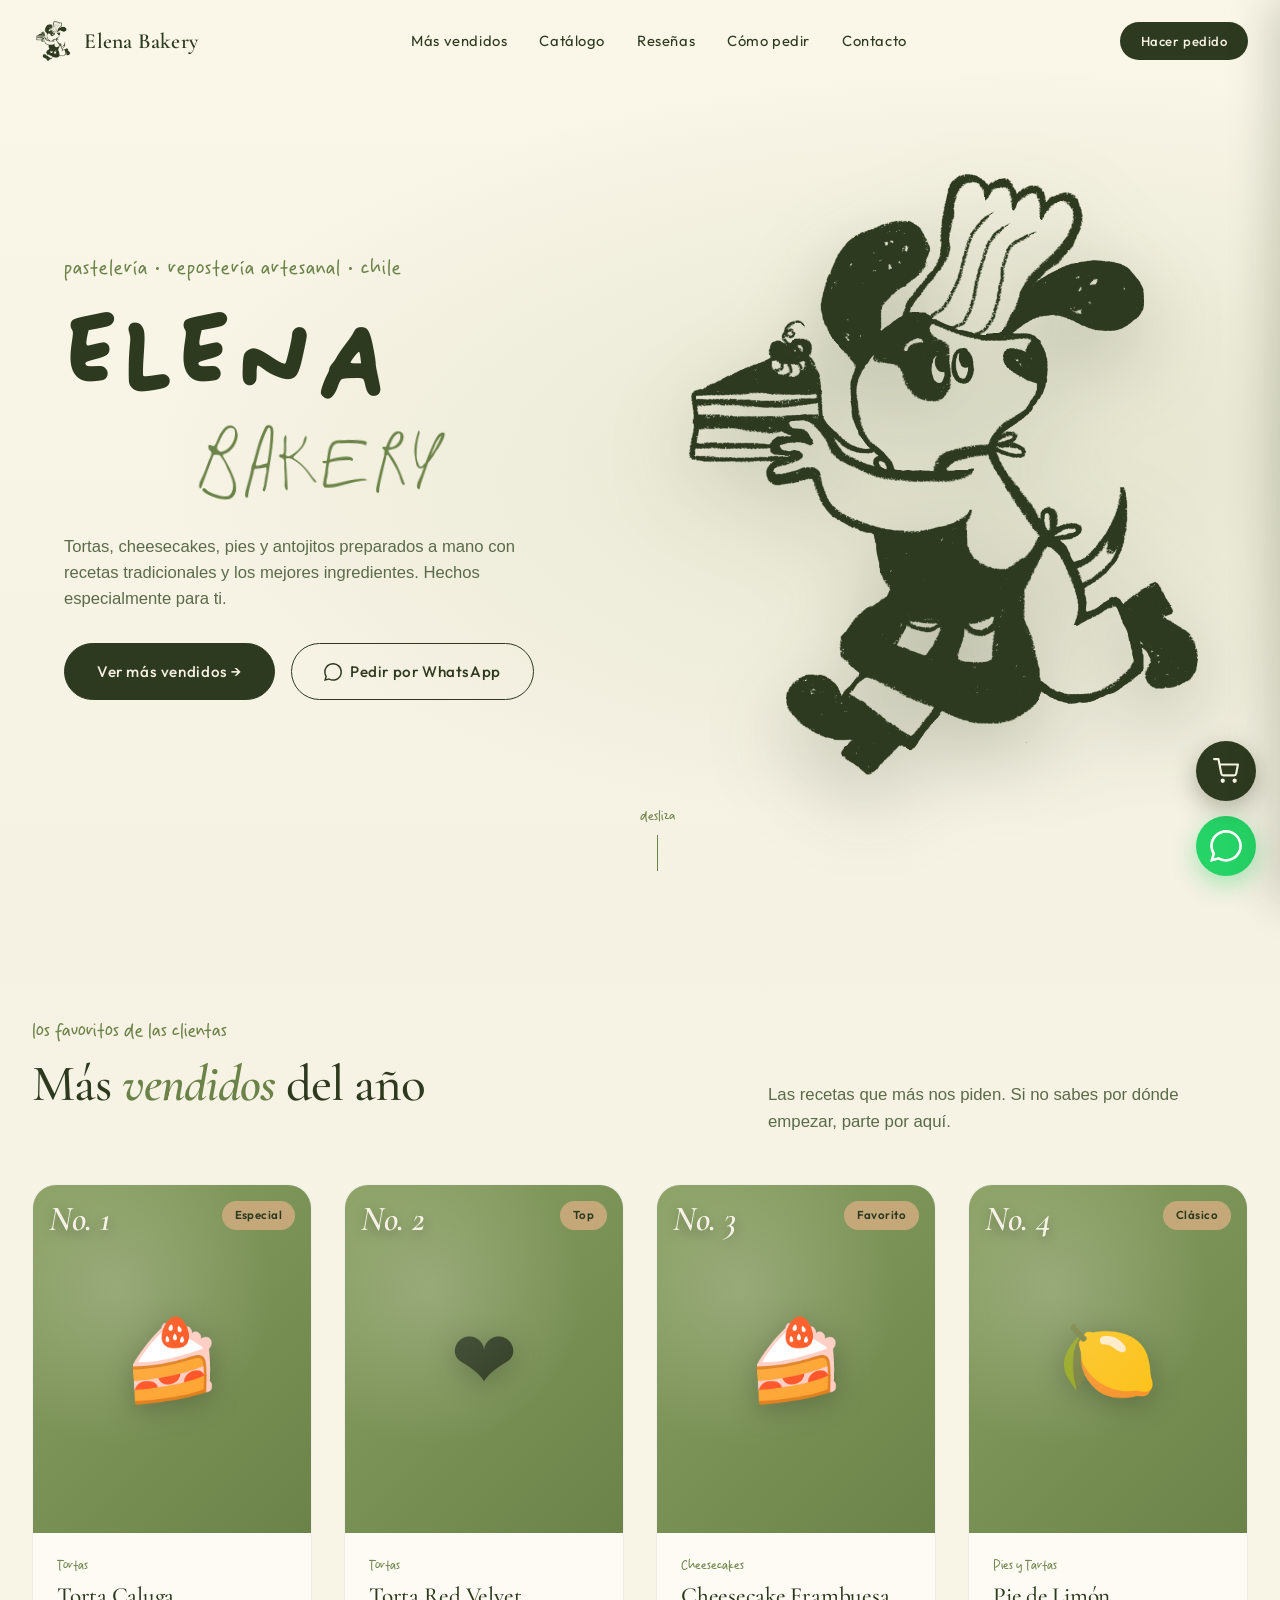
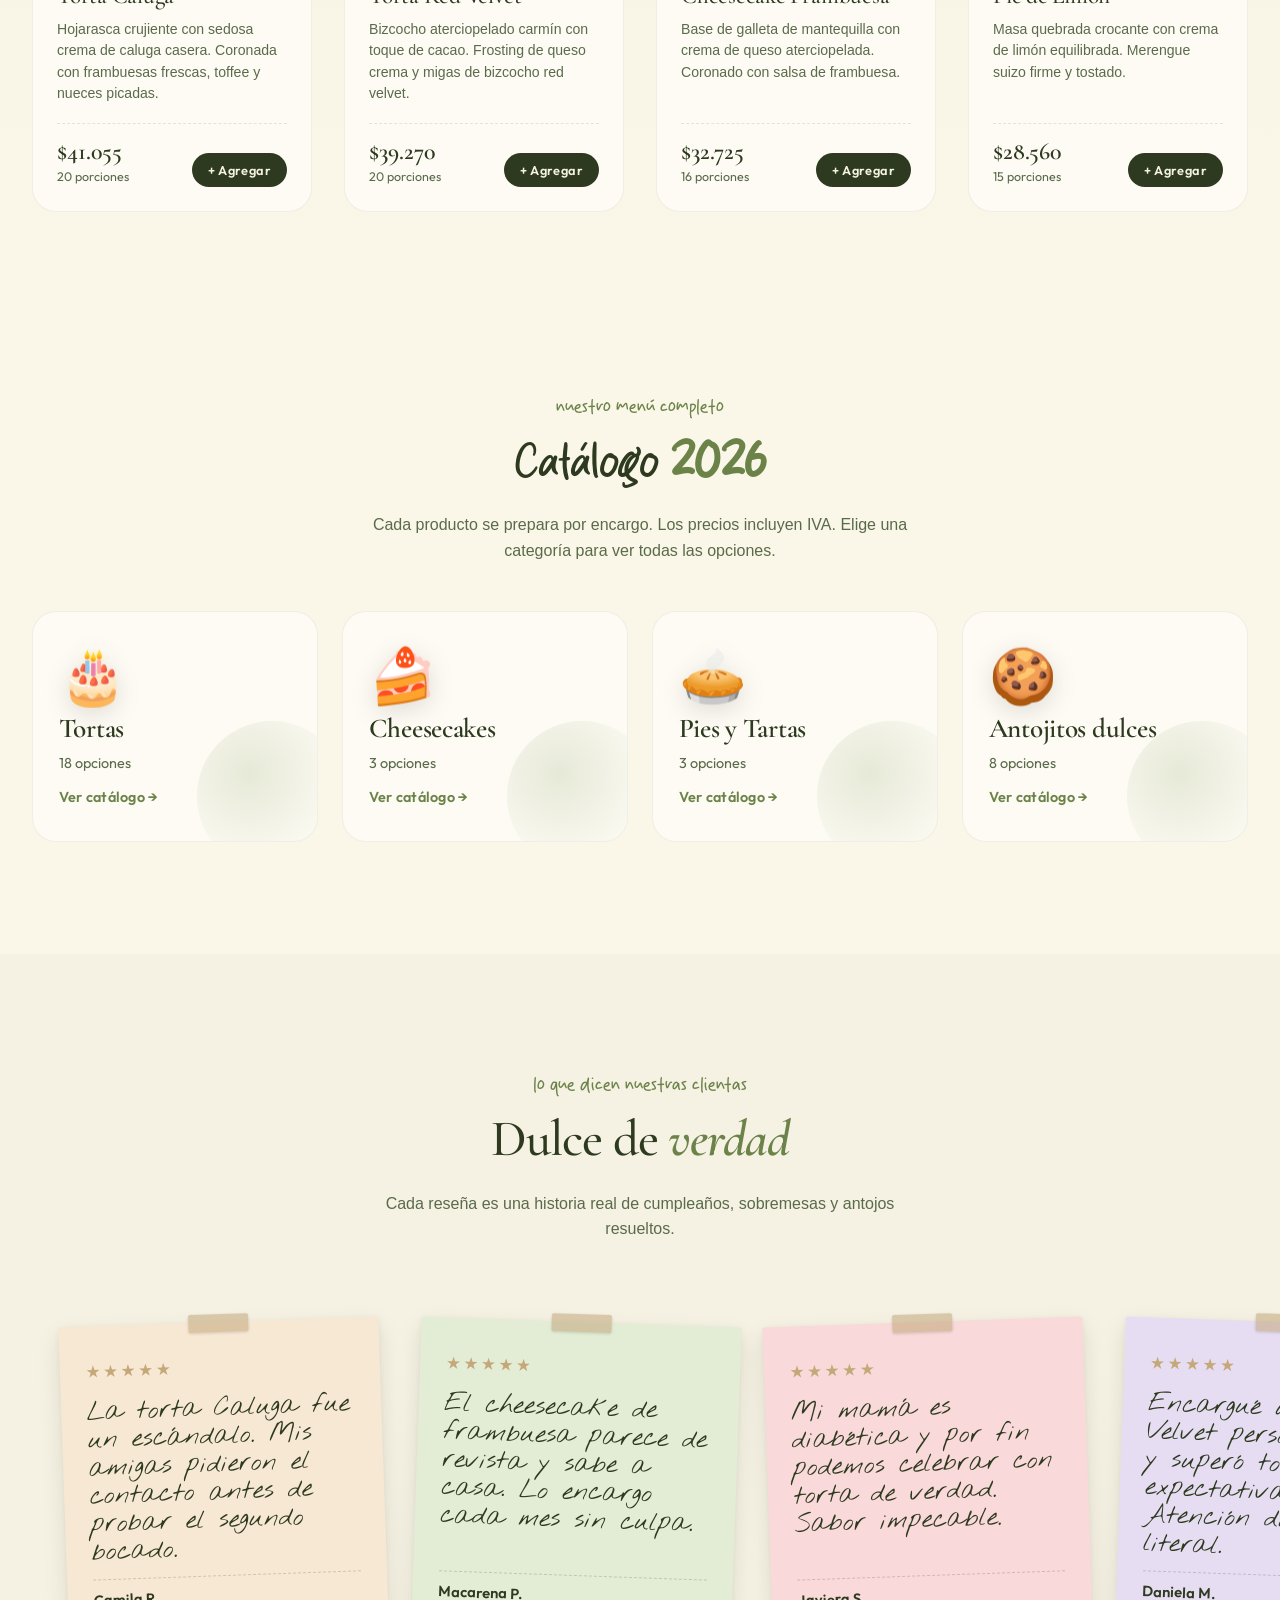
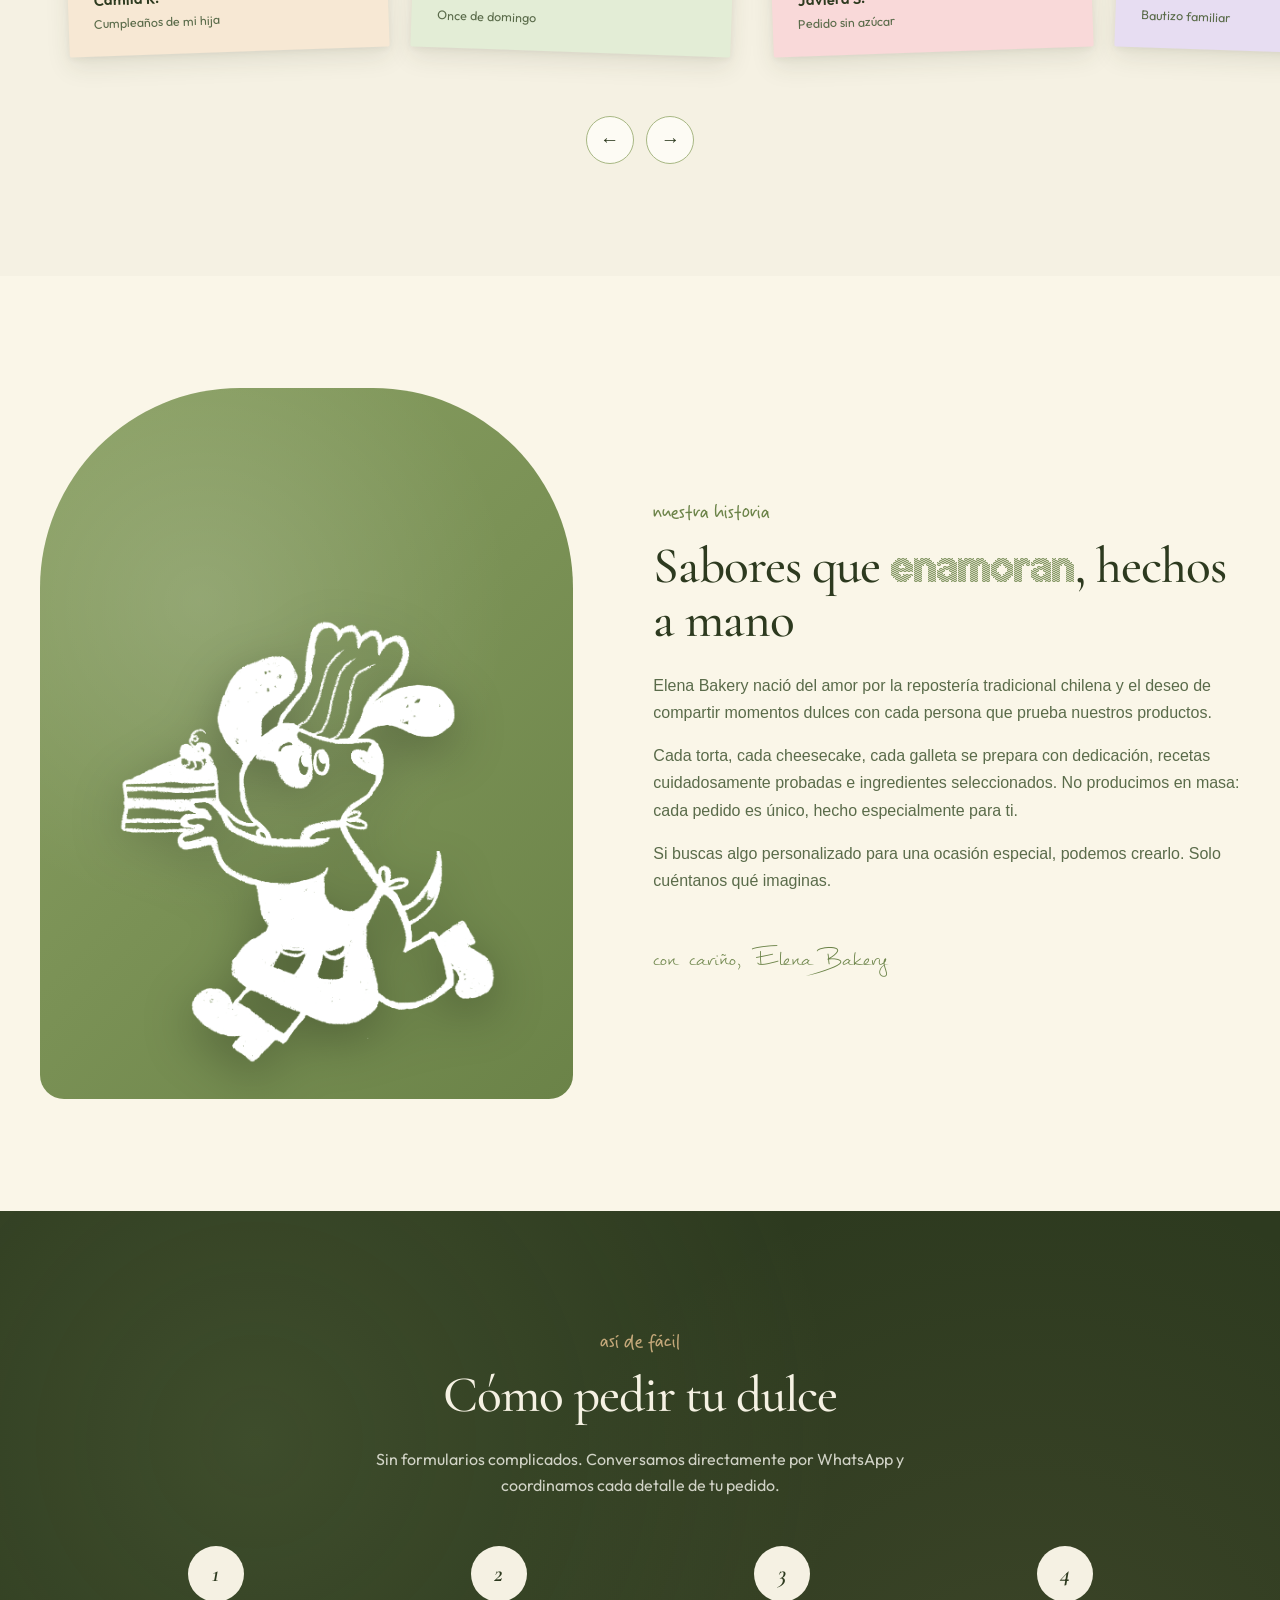
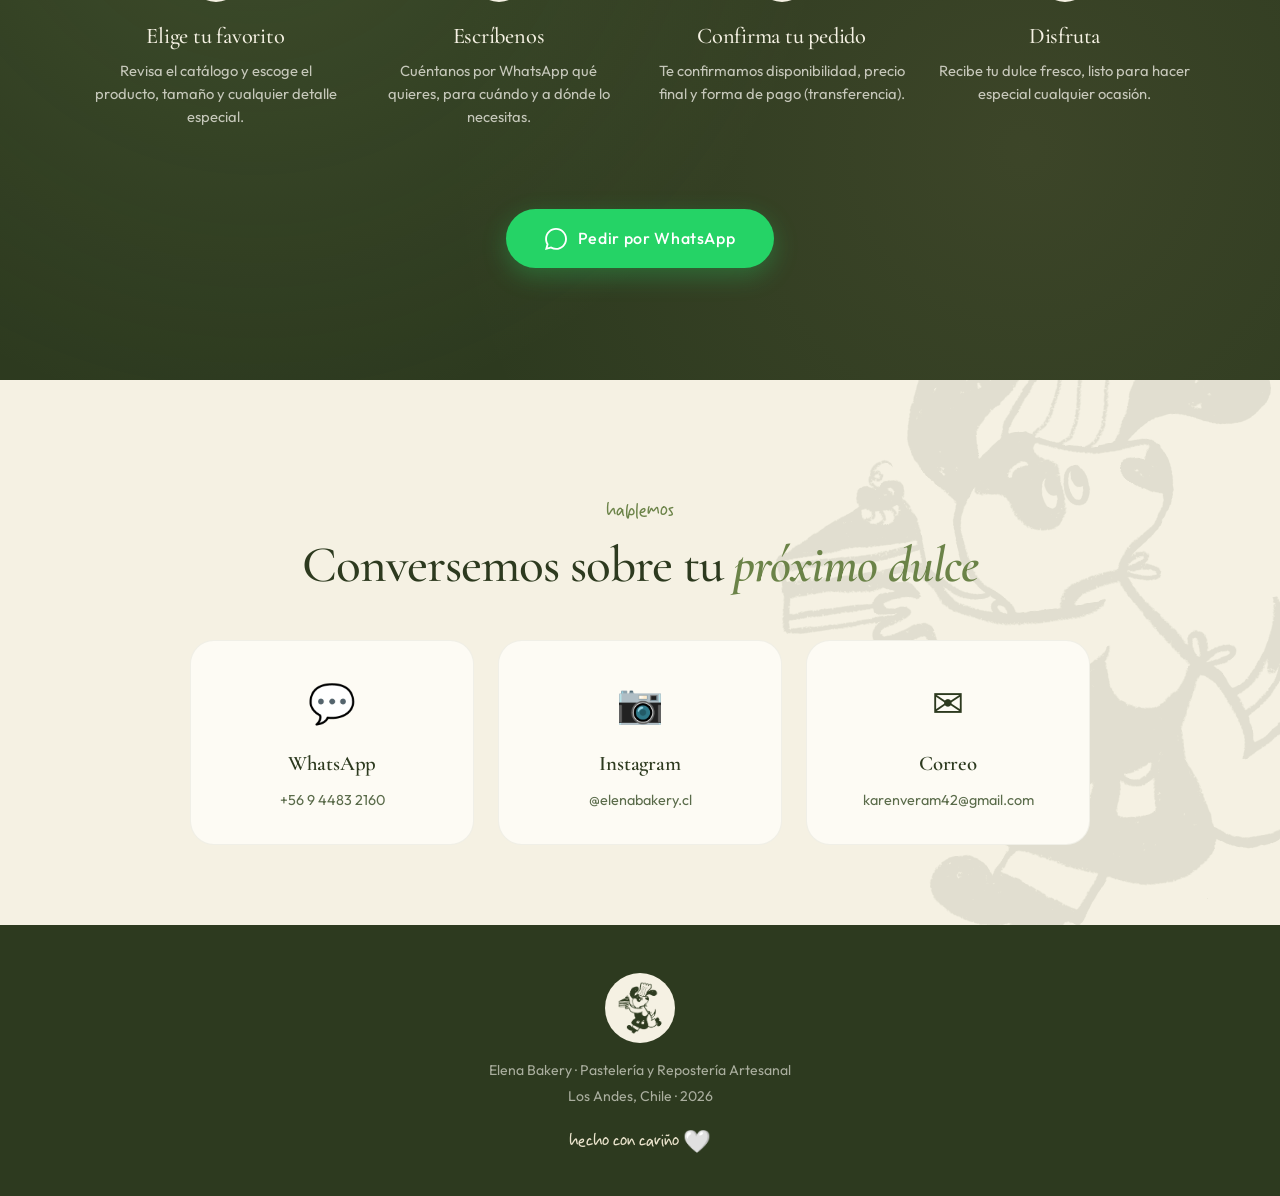
==== v2/index.html @ 644cebbe "Tune sizes: smaller "enamoran" (no bold) and smaller review text" ====
<!DOCTYPE html>
<html lang="es"><head>
<meta charset="UTF-8">
<meta name="viewport" content="width=device-width, initial-scale=1.0">
<title>Elena Bakery — Pastelería y Repostería Artesanal</title>
<meta name="description" content="Tortas, cheesecakes, pies y antojitos dulces hechos a mano en Chile. Encarga tu torta por WhatsApp.">

<!-- Google Fonts del design system -->
<link rel="preconnect" href="https://fonts.googleapis.com">
<link rel="preconnect" href="https://fonts.gstatic.com" crossorigin="">
<link href="https://fonts.googleapis.com/css2?family=Cormorant+Garamond:ital,wght@0,400;0,500;0,600;0,700;1,500;1,600&family=Outfit:wght@300;400;500;600;700&display=swap" rel="stylesheet">



<style>
  /* ============================================
     TOKENS DEL DESIGN SYSTEM (Elena Bakery)
     ============================================ */
  @font-face{
    font-family: 'Oliver';
    src: url('assets/fonts/OliverRegular.ttf') format('truetype');
    font-weight: normal; font-style: normal; font-display: swap;
  }
  @font-face{
    font-family: 'FastInMyCar';
    src: url('assets/fonts/FastInMyCar.ttf') format('truetype');
    font-weight: normal; font-style: normal; font-display: swap;
  }
  @font-face{
    font-family: 'Mathilde';
    src: url('assets/fonts/Mathilde.otf') format('opentype');
    font-weight: normal; font-style: normal; font-display: swap;
  }
  @font-face{
    font-family: 'WhiteCloth';
    src: url('assets/fonts/WhiteCloth.otf') format('opentype');
    font-weight: normal; font-style: normal; font-display: swap;
  }
  @font-face{
    font-family: 'ShiningLetter';
    src: url('assets/fonts/ShiningLetter.otf') format('opentype');
    font-weight: normal; font-style: normal; font-display: swap;
  }
  @font-face{
    font-family: 'PastryCream';
    src: url('assets/fonts/PastryCream.otf') format('opentype');
    font-weight: normal; font-style: normal; font-display: swap;
  }
  @font-face{
    font-family: 'AuthorHandwriting';
    src: url('assets/fonts/AuthorHandwriting.otf') format('opentype');
    font-weight: normal; font-style: normal; font-display: swap;
  }
  @font-face{
    font-family: 'NothingYouCouldDo';
    src: url('assets/fonts/NothingYouCouldDo.ttf') format('truetype');
    font-weight: normal; font-style: normal; font-display: swap;
  }
  @font-face{
    font-family: 'XmasSweaterStitch';
    src: url('assets/fonts/XmasSweaterStitch.otf') format('opentype');
    font-weight: normal; font-style: normal; font-display: swap;
  }
  :root{
    /* Verdes */
    --verde-profundo: #2d3a1f;
    --verde-oscuro: #3d4f29;
    --verde-medio: #6b8348;
    --verde-claro: #8aa063;
    --verde-suave: #a8b884;
    /* Cremas */
    --crema: #f5f1e3;
    --crema-claro: #faf6e8;
    --crema-oscuro: #ebe4cd;
    --blanco-roto: #fdfbf4;
    /* Acentos */
    --acento: #c4a87a;
    --success: #25D366;
    --texto: var(--verde-profundo);
    --texto-suave: #5a6b4a;

    /* Tipografía */
    --display-serif: 'Cormorant Garamond', Georgia, serif;
    --display-hand: 'AuthorHandwriting', cursive;
    --body-font: 'Outfit', system-ui, sans-serif;
    --font-elena: 'Oliver', cursive;        /* "ELENA" en la portada */
    --font-bakery: 'FastInMyCar', cursive;  /* "bakery" en la portada */
    --desc-font: Arial, Helvetica, sans-serif;  /* descripciones de productos y secciones */

    /* Animación */
    --anim-speed: 1;

    /* Sombras */
    --shadow-sm: 0 2px 8px rgba(45, 58, 31, 0.08);
    --shadow-md: 0 8px 20px rgba(45, 58, 31, 0.12);
    --shadow-lg: 0 20px 40px rgba(45, 58, 31, 0.15);
    --shadow-xl: 0 25px 50px rgba(45, 58, 31, 0.2);

    /* Radios */
    --radius-sm: 4px;
    --radius-md: 8px;
    --radius-lg: 20px;
    --radius-xl: 24px;
    --radius-pill: 999px;
    --radius-organic: 200px;
  }

  *{ margin:0; padding:0; box-sizing:border-box; }
  html{ scroll-behavior:smooth; }
  body{
    font-family: var(--body-font);
    background: var(--crema);
    color: var(--texto);
    line-height: 1.6;
    overflow-x: hidden;
    -webkit-font-smoothing: antialiased;
  }
  ::selection{ background: var(--verde-profundo); color: var(--crema); }

  /* Descripciones (productos y secciones) en Arial */
  .portada-sub,
  .bs-sub, .bs-desc,
  .catalogo-header p,
  .producto-desc,
  .resenas-header p,
  .historia-text p,
  .flavor-desc{
    font-family: var(--desc-font);
  }

  /* Sutil textura de papel */
  body::before{
    content:''; position:fixed; inset:0; pointer-events:none; z-index:0;
    background:
      radial-gradient(circle at 20% 30%, rgba(107,131,72,0.04) 0%, transparent 50%),
      radial-gradient(circle at 80% 70%, rgba(196,168,122,0.05) 0%, transparent 50%);
  }
  main, nav, section, footer{ position:relative; z-index:1; }

  /* ============================================
     NAV
     ============================================ */
  nav{
    position:fixed; top:0; left:0; right:0; z-index:100;
    padding: 1.25rem 2rem;
    transition: all .4s ease;
    background: transparent;
  }
  nav.scrolled{
    background: rgba(245, 241, 227, 0.92);
    backdrop-filter: blur(14px);
    padding: 0.75rem 2rem;
    box-shadow: 0 1px 0 rgba(45,58,31,0.06);
  }
  .nav-inner{
    max-width: 1320px; margin: 0 auto;
    display: flex; align-items: center; justify-content: space-between;
    gap: 2rem;
  }
  .nav-logo{
    display: flex; align-items: center; gap: 0.65rem;
    text-decoration: none;
    font-family: var(--display-serif);
    font-size: 1.35rem; font-weight: 600;
    color: var(--verde-profundo);
    letter-spacing: 0.01em;
  }
  .nav-logo img{
    width: 42px; height: 42px;
    border-radius: 0;
    object-fit: contain;
    background: transparent;
    padding: 0;
  }
  .nav-links{ display: flex; gap: 2rem; list-style: none; }
  .nav-links a{
    color: var(--verde-profundo);
    text-decoration: none;
    font-size: 0.92rem;
    letter-spacing: 0.04em;
    font-weight: 400;
    transition: opacity .25s ease;
    position: relative;
  }
  .nav-links a::after{
    content:''; position:absolute; bottom:-4px; left:0;
    width:0; height:1px; background: var(--verde-profundo);
    transition: width .3s ease;
  }
  .nav-links a:hover::after{ width:100%; }

  .nav-cta{
    background: var(--verde-profundo);
    color: var(--crema);
    padding: 0.55rem 1.3rem;
    border-radius: var(--radius-pill);
    text-decoration: none;
    font-size: 0.82rem;
    font-weight: 500;
    letter-spacing: 0.04em;
    transition: all .3s ease;
  }
  .nav-cta:hover{ background: var(--verde-oscuro); transform: translateY(-1px); box-shadow: var(--shadow-md); }
  .menu-toggle{ display:none; background:none; border:none; color: var(--verde-profundo); cursor:pointer; font-size: 1.5rem; }

  /* ============================================
     PORTADA — crema con dog protagonista
     ============================================ */
  .portada{
    min-height: 100vh;
    position: relative;
    overflow: hidden;
    background:
      radial-gradient(ellipse at 80% 50%, rgba(138,160,99,0.18) 0%, transparent 60%),
      linear-gradient(180deg, var(--crema-claro) 0%, var(--crema) 100%);
    display: grid;
    grid-template-columns: 1.05fr 1fr;
    align-items: center;
    padding: 6rem 4rem 3rem;
    gap: 2rem;
  }
  .portada[data-layout="dog-right"]{ grid-template-columns: 1.05fr 1fr; }
  .portada[data-layout="dog-left"]{ grid-template-columns: 1fr 1.05fr; }
  .portada[data-layout="dog-left"] .portada-dog-wrap{ order: -1; }
  .portada[data-layout="dog-center"]{
    grid-template-columns: 1fr;
    text-align: center;
    padding-top: 7rem;
  }
  .portada[data-layout="dog-center"] .portada-content{ align-items: center; }
  .portada[data-layout="dog-center"] .portada-dog-wrap{
    position: absolute; right: -4rem; bottom: -2rem;
    width: 38vw; max-width: 520px; opacity: .12;
    pointer-events: none;
  }
  .portada[data-layout="dog-center"] .portada-dog{ width: 100%; height: 100%; }

  .portada-content{
    display: flex; flex-direction: column; align-items: flex-start;
    max-width: 640px;
    position: relative;
    z-index: 2;
  }

  .portada-eyebrow{
    font-family: var(--display-hand);
    font-size: clamp(1.3rem, 2vw, 1.7rem);
    color: var(--verde-medio);
    letter-spacing: 0.04em;
    margin-bottom: 1rem;
    opacity: 0;
    animation: fadeUp .8s ease-out .15s forwards;
  }

  /* — Animación letra por letra (Bounce drop por defecto) — */
  .titulo-portada{
    line-height: 0.92;
    color: var(--verde-profundo);
    user-select: none;
    margin-bottom: 1.5rem;
  }
  .linea-elena{
    display: block;
    font-family: var(--font-elena);
    font-weight: 400;
    font-size: clamp(3.8rem, 9.5vw, 8rem);
    text-transform: uppercase;
    letter-spacing: 0.01em;
    color: var(--verde-profundo);
  }
  .linea-bakery{
    display: block;
    font-family: var(--font-bakery);
    font-weight: 400;
    font-size: clamp(2.8rem, 7vw, 5.5rem);
    color: var(--verde-medio);
    margin-top: 0.05em;
    margin-left: 1.5em;
    letter-spacing: 0.01em;
    transform: rotate(-2deg);
  }
  .ltr{ display: inline-block; will-change: transform, opacity; opacity: 0; }
  .ltr.sp{ width: 0.3em; }

  /* Animations — controlled by data-anim */
  .titulo-portada[data-anim="cascade"] .ltr.in{
    animation: ltrCascade calc(0.8s / var(--anim-speed)) cubic-bezier(.22,.9,.3,1) both;
  }
  @keyframes ltrCascade{
    0%{ opacity:0; transform: translateY(40px); }
    100%{ opacity:1; transform: translateY(0); }
  }

  .titulo-portada[data-anim="drop"] .ltr.in{
    animation: ltrDrop calc(0.9s / var(--anim-speed)) cubic-bezier(.34,1.56,.64,1) both;
  }
  @keyframes ltrDrop{
    0%{ opacity:0; transform: translateY(-80px) scale(1.1); }
    60%{ opacity:1; transform: translateY(8px) scale(0.96); }
    100%{ opacity:1; transform: translateY(0) scale(1); }
  }

  .titulo-portada[data-anim="type"] .ltr.in{
    animation: ltrType calc(0.18s / var(--anim-speed)) steps(1, end) both;
  }
  @keyframes ltrType{
    0%{ opacity:0; }
    100%{ opacity:1; }
  }

  .titulo-portada[data-anim="draw"] .ltr.in{
    animation: ltrDraw calc(0.7s / var(--anim-speed)) cubic-bezier(.5,.05,.3,1) both;
  }
  @keyframes ltrDraw{
    0%{ opacity:0; transform: scale(0.3); filter: blur(8px); }
    100%{ opacity:1; transform: scale(1); filter: blur(0); }
  }

  .titulo-portada[data-anim="sparkle"] .ltr.in{
    animation: ltrSparkle calc(1s / var(--anim-speed)) cubic-bezier(.22,.9,.3,1) both;
  }
  @keyframes ltrSparkle{
    0%{ opacity:0; transform: scale(0.4); color: var(--acento); text-shadow: 0 0 20px var(--acento); }
    60%{ opacity:1; transform: scale(1.08); }
    100%{ opacity:1; transform: scale(1); text-shadow: none; }
  }

  .portada-sub{
    margin-top: 0.5rem;
    color: var(--texto-suave);
    font-size: clamp(1rem, 1.3vw, 1.15rem);
    max-width: 480px;
    line-height: 1.55;
    opacity: 0;
    animation: fadeUp .8s ease-out 1.4s forwards;
  }

  .portada-cta{
    margin-top: 2rem;
    display: flex; gap: 1rem; flex-wrap: wrap;
    opacity: 0;
    animation: fadeUp .8s ease-out 1.7s forwards;
  }
  .btn-primary{
    background: var(--verde-profundo);
    color: var(--crema);
    padding: 0.95rem 2rem;
    border-radius: var(--radius-pill);
    text-decoration: none;
    font-weight: 500;
    font-size: 0.95rem;
    letter-spacing: 0.04em;
    transition: all .3s ease;
    border: 1.5px solid var(--verde-profundo);
    cursor: pointer;
  }
  .btn-primary:hover{ background: var(--verde-oscuro); transform: translateY(-2px); box-shadow: var(--shadow-md); }
  .btn-ghost{
    background: transparent;
    color: var(--verde-profundo);
    padding: 0.95rem 2rem;
    border-radius: var(--radius-pill);
    text-decoration: none;
    font-weight: 500;
    font-size: 0.95rem;
    letter-spacing: 0.04em;
    border: 1.5px solid var(--verde-profundo);
    display: inline-flex; align-items: center; gap: 0.5rem;
    transition: all .3s ease;
  }
  .btn-ghost:hover{ background: var(--verde-profundo); color: var(--crema); transform: translateY(-2px); }

  /* — El perrito protagonista — */
  .portada-dog-wrap{
    position: relative;
    display: flex; align-items: center; justify-content: center;
    height: 100%;
    min-height: 80vh;
  }
  .portada-dog-halo{
    display: none;
  }
  @keyframes haloBreath{
    0%, 100%{ transform: scale(1); opacity: 1; }
    50%{ transform: scale(1.08); opacity: 0.7; }
  }
  .portada-dog{
    position: relative;
    width: 100%;
    max-width: 580px;
    height: auto;
    z-index: 1;
    animation: dogFloat 7s ease-in-out infinite, dogEnter 1.2s cubic-bezier(.22,.9,.3,1) both;
    animation-delay: 0s, 0.5s;
    filter: drop-shadow(0 30px 40px rgba(45,58,31,0.25));
  }
  @keyframes dogFloat{
    0%, 100%{ transform: translateY(0) rotate(0deg); }
    50%{ transform: translateY(-18px) rotate(-1deg); }
  }
  @keyframes dogEnter{
    0%{ opacity: 0; transform: translateY(40px) scale(0.9) rotate(-8deg); }
    100%{ opacity: 1; transform: translateY(0) scale(1) rotate(0); }
  }

  /* Decorative dotted ring around dog */
  .portada-dog-ring{
    position: absolute;
    width: 92%; aspect-ratio: 1;
    border: 2px dashed rgba(107,131,72,0.35);
    border-radius: 50%;
    animation: ringRotate 40s linear infinite;
    z-index: 0;
    display: none;
  }
  @keyframes ringRotate{
    from{ transform: rotate(0deg); }
    to{ transform: rotate(360deg); }
  }

  /* "with cariño" handwritten signature near dog */
  .dog-tag{
    display: none;
  }

  .scroll-indicator{
    position: absolute;
    bottom: 1.8rem; left: 50%;
    transform: translateX(-50%);
    color: var(--verde-medio);
    opacity: 0;
    font-family: var(--display-hand);
    font-size: 1.1rem;
    display: flex; flex-direction: column; align-items: center; gap: 0.3rem;
    animation: fadeUp .8s ease-out 2.2s forwards;
    z-index: 3;
  }
  .scroll-indicator .line{
    width: 1px; height: 36px;
    background: var(--verde-medio);
    animation: scrollLine 2s ease-in-out infinite;
    transform-origin: top;
  }
  @keyframes scrollLine{
    0%, 100%{ transform: scaleY(0.3); }
    50%{ transform: scaleY(1); }
  }

  @keyframes fadeUp{
    from{ opacity: 0; transform: translateY(20px); }
    to{ opacity: 1; transform: translateY(0); }
  }

  /* ============================================
     SECCIONES (etiquetas, títulos)
     ============================================ */
  .seccion-label{
    font-family: var(--display-hand);
    font-size: 1.5rem;
    color: var(--verde-medio);
    margin-bottom: 0.5rem;
    display: block;
  }
  .seccion-titulo{
    font-family: var(--display-serif);
    font-size: clamp(2rem, 4vw, 3.2rem);
    color: var(--verde-profundo);
    margin-bottom: 1.5rem;
    line-height: 1.05;
    font-weight: 500;
    letter-spacing: -0.02em;
  }
  .seccion-titulo em{
    font-family: var(--display-serif);
    font-style: italic;
    color: var(--verde-medio);
    font-weight: 600;
  }
  /* Solo el título "Catálogo 2026" */
  .catalogo-header .seccion-titulo,
  .catalogo-header .seccion-titulo em{ font-family: 'PastryCream', cursive; }
  .catalogo-header .seccion-titulo em{ font-style: normal; }
  /* Solo la palabra "enamoran" (sección historia) */
  .historia .seccion-titulo em{ font-family: 'XmasSweaterStitch', cursive; font-style: normal; font-weight: 400; font-size: 0.82em; }

  /* ============================================
     BEST SELLERS
     ============================================ */
  .best-sellers{
    padding: 7rem 2rem 5rem;
    background: linear-gradient(180deg, var(--crema) 0%, var(--crema-claro) 100%);
  }
  .bs-header{
    max-width: 1320px; margin: 0 auto 3rem;
    display: grid; grid-template-columns: 1fr 1fr; gap: 2rem; align-items: end;
  }
  .bs-sub{ color: var(--texto-suave); font-size: 1.05rem; max-width: 480px; justify-self: end; }

  .bs-grid{
    max-width: 1320px; margin: 0 auto;
    display: grid; grid-template-columns: repeat(4, 1fr); gap: 2rem;
  }
  .bs-card{
    background: var(--blanco-roto);
    border-radius: var(--radius-xl);
    border: 1px solid rgba(45,58,31,0.06);
    overflow: hidden;
    text-decoration: none;
    color: inherit;
    transition: all .4s cubic-bezier(.22,.9,.3,1);
    opacity: 0;
    transform: translateY(30px);
    display: flex; flex-direction: column;
  }
  .bs-card.reveal{ opacity:1; transform: translateY(0); }
  .bs-card:hover{ transform: translateY(-6px); box-shadow: var(--shadow-lg); }
  .bs-card-img{
    aspect-ratio: 4/5;
    background: linear-gradient(135deg, var(--verde-claro) 0%, var(--verde-medio) 100%);
    position: relative;
    overflow: hidden;
    display: flex; align-items: center; justify-content: center;
  }
  .bs-card-img::after{
    content:''; position:absolute; inset:0;
    background: radial-gradient(circle at 30% 30%, rgba(255,255,255,0.18) 0%, transparent 50%);
    pointer-events: none;
  }
  .bs-card-emoji{ font-size: 5rem; filter: drop-shadow(0 6px 14px rgba(0,0,0,0.25)); }
  .bs-rank{
    position: absolute; top: 1rem; left: 1rem;
    font-family: var(--display-serif);
    font-size: 2.2rem;
    color: var(--crema);
    line-height: 1;
    font-weight: 600;
    text-shadow: 0 4px 12px rgba(0,0,0,0.35);
    font-style: italic;
  }
  .bs-badge{
    position: absolute; top: 1rem; right: 1rem;
    background: var(--acento);
    color: var(--verde-profundo);
    padding: 0.32rem 0.8rem;
    border-radius: var(--radius-lg);
    font-size: 0.72rem;
    font-weight: 600;
    letter-spacing: 0.04em;
    z-index: 3;
  }
  .bs-card-info{ padding: 1.5rem; display: flex; flex-direction: column; gap: 0.6rem; flex: 1; }
  .bs-cat{ font-family: var(--display-hand); font-size: 1.05rem; color: var(--verde-medio); line-height: 1; }
  .bs-nombre{ font-family: var(--display-serif); font-size: 1.45rem; color: var(--verde-profundo); font-weight: 500; line-height: 1.15; letter-spacing: -0.01em; }
  .bs-desc{ font-size: 0.88rem; color: var(--texto-suave); line-height: 1.5; flex: 1; }
  .bs-footer{ display: flex; align-items: end; justify-content: space-between; gap: 1rem; margin-top: 0.6rem; padding-top: 1rem; border-top: 1px dashed rgba(45,58,31,0.12); }
  .bs-precio{ font-family: var(--display-serif); font-size: 1.5rem; color: var(--verde-profundo); font-weight: 600; line-height: 1; }
  .bs-porciones{ font-size: 0.78rem; color: var(--texto-suave); margin-top: 0.2rem; }
  .bs-pedir{
    background: var(--verde-profundo);
    color: var(--crema);
    border: none;
    padding: 0.6rem 0.95rem;
    border-radius: var(--radius-pill);
    font-size: 0.78rem;
    font-weight: 500;
    letter-spacing: 0.04em;
    transition: background .25s ease;
    white-space: nowrap;
  }
  .bs-card:hover .bs-pedir{ background: var(--verde-oscuro); }

  /* ============================================
     CATÁLOGO
     ============================================ */
  .catalogo{
    padding: 6rem 2rem 7rem;
    background: var(--crema-claro);
  }
  .catalogo-header{
    max-width: 900px; margin: 0 auto 3rem; text-align: center;
  }
  .catalogo-header p{ color: var(--texto-suave); margin-top: 1rem; max-width: 580px; margin-left: auto; margin-right: auto; }

  .productos-grid{
    max-width: 1320px; margin: 0 auto;
    display: grid; grid-template-columns: repeat(auto-fill, minmax(260px, 1fr)); gap: 1.5rem;
  }
  .producto-card{
    background: var(--blanco-roto);
    border-radius: var(--radius-xl);
    border: 1px solid rgba(45,58,31,0.06);
    overflow: hidden;
    transition: all .3s ease;
    display: flex; flex-direction: column;
  }
  .producto-card:hover{ transform: translateY(-4px); box-shadow: var(--shadow-md); }
  .producto-imagen{
    aspect-ratio: 4/3;
    background: linear-gradient(135deg, var(--verde-claro) 0%, var(--verde-medio) 100%);
    position: relative;
    overflow: hidden;
    display: flex; align-items: center; justify-content: center;
    border-radius: 200px 200px 20px 20px;
  }
  .producto-emoji{ font-size: 3.5rem; filter: drop-shadow(0 4px 10px rgba(0,0,0,0.25)); }
  .producto-badge{
    position: absolute; top: 0.9rem; right: 0.9rem;
    background: var(--crema);
    color: var(--verde-oscuro);
    padding: 0.3rem 0.75rem;
    border-radius: var(--radius-lg);
    font-size: 0.7rem;
    font-weight: 600;
    letter-spacing: 0.04em;
    z-index: 3;
  }
  .producto-info{ padding: 1.3rem; display: flex; flex-direction: column; gap: 0.5rem; flex: 1; }
  .producto-categoria{ font-family: var(--display-hand); font-size: 1rem; color: var(--verde-medio); line-height: 1; }
  .producto-nombre{ font-family: var(--display-serif); font-size: 1.3rem; color: var(--verde-profundo); line-height: 1.15; font-weight: 500; letter-spacing: -0.01em; }
  .producto-desc{ font-size: 0.82rem; color: var(--texto-suave); line-height: 1.5; flex: 1; }
  .producto-footer{
    display: flex; align-items: end; justify-content: space-between;
    margin-top: 0.5rem; padding-top: 0.8rem;
    border-top: 1px dashed rgba(45,58,31,0.12);
  }
  .producto-precio{ font-family: var(--display-serif); font-size: 1.35rem; color: var(--verde-profundo); font-weight: 600; }
  .producto-porciones{ font-size: 0.72rem; color: var(--texto-suave); margin-top: 0.15rem; }
  .producto-btn{
    background: var(--verde-profundo);
    color: var(--crema);
    border: none;
    padding: 0.5rem 0.95rem;
    border-radius: var(--radius-pill);
    text-decoration: none;
    font-size: 0.78rem;
    font-weight: 500;
    letter-spacing: 0.04em;
    cursor: pointer;
    transition: all .25s ease;
    font-family: var(--body-font);
  }
  .producto-btn:hover{ background: var(--verde-oscuro); transform: scale(1.05); }

  /* ============================================
     RESEÑAS
     ============================================ */
  .resenas{
    padding: 7rem 0 7rem;
    background: var(--crema);
    overflow: hidden;
    position: relative;
  }
  .resenas-header{
    max-width: 900px; margin: 0 auto 3rem; text-align: center;
    padding: 0 2rem;
  }
  .resenas-header p{ color: var(--texto-suave); margin-top: 1rem; max-width: 540px; margin-left: auto; margin-right: auto; }

  .resenas-scroller{
    overflow-x: auto;
    scroll-snap-type: x mandatory;
    -webkit-overflow-scrolling: touch;
    scrollbar-width: none;
    padding: 1rem 0 3rem;
  }
  .resenas-scroller::-webkit-scrollbar{ display: none; }
  .resenas-track{
    display: flex; gap: 2rem;
    padding: 1rem 4rem;
  }
  .postit{
    flex: 0 0 320px;
    aspect-ratio: 1.1;
    padding: 2rem 1.6rem 1.4rem;
    border-radius: 2px;
    background: var(--blanco-roto);
    box-shadow: 0 10px 25px rgba(45,58,31,0.10), 0 2px 6px rgba(45,58,31,0.06);
    scroll-snap-align: center;
    position: relative;
    font-family: var(--display-hand);
    color: var(--verde-profundo);
    transition: transform .4s ease;
    display: flex; flex-direction: column; gap: 0.8rem;
  }
  .postit:nth-child(odd){ transform: rotate(-2deg); }
  .postit:nth-child(even){ transform: rotate(2deg); }
  .postit:hover{ transform: rotate(0) scale(1.03); z-index: 2; }
  .postit.c1{ background: #f7e8d4; }
  .postit.c2{ background: #e3edd6; }
  .postit.c3{ background: #f9d9d9; }
  .postit.c4{ background: #e7ddf2; }
  .postit.c5{ background: #fdf3c7; }
  .postit.c6{ background: #d4e8eb; }
  .postit::before{
    content:''; position: absolute; top: -8px; left: 50%; transform: translateX(-50%);
    width: 60px; height: 18px;
    background: rgba(196,168,122,0.55);
    border-radius: 2px;
    box-shadow: 0 1px 3px rgba(0,0,0,0.15);
  }
  .postit-stars{ font-size: 1.05rem; letter-spacing: 0.15em; color: var(--acento); font-family: var(--body-font); }
  .postit-quote{ font-family: 'NothingYouCouldDo', cursive; font-size: 1.3rem; line-height: 1.35; flex: 1; }
  .postit-meta{
    display: flex; flex-direction: column; gap: 0.15rem;
    padding-top: 0.5rem;
    border-top: 1px dashed rgba(45,58,31,0.2);
    font-family: var(--body-font);
  }
  .postit-author{ font-weight: 600; font-size: 0.92rem; color: var(--verde-profundo); }
  .postit-where{ font-size: 0.78rem; color: var(--texto-suave); }

  .resenas-arrows{
    max-width: 1320px; margin: 0 auto;
    padding: 0 2rem;
    display: flex; justify-content: center; gap: 0.8rem;
  }
  .resenas-arrow{
    width: 48px; height: 48px; border-radius: 50%;
    border: 1px solid var(--verde-suave);
    background: var(--blanco-roto);
    color: var(--verde-profundo);
    cursor: pointer;
    display: inline-flex; align-items: center; justify-content: center;
    transition: all .25s ease;
    font-size: 1.2rem;
  }
  .resenas-arrow:hover{ background: var(--verde-profundo); color: var(--crema); border-color: var(--verde-profundo); }

  /* ============================================
     HISTORIA
     ============================================ */
  .historia{
    padding: 7rem 2rem;
    background: var(--crema-claro);
    position: relative;
    overflow: hidden;
  }
  .historia-grid{
    max-width: 1200px; margin: 0 auto;
    display: grid; grid-template-columns: 1fr 1.1fr; gap: 5rem; align-items: center;
  }
  .historia-img{
    aspect-ratio: 3/4;
    background: linear-gradient(135deg, var(--verde-claro), var(--verde-medio));
    border-radius: 200px 200px 24px 24px;
    position: relative;
    overflow: hidden;
    display: flex; align-items: end; justify-content: center;
    padding: 1.5rem;
  }
  .historia-img::before{
    content:''; position: absolute; inset:0;
    background: radial-gradient(circle at 30% 30%, rgba(255,255,255,0.15) 0%, transparent 50%);
  }
  .historia-img img{
    width: 92%;
    max-width: 400px;
    height: auto;
    filter: drop-shadow(0 15px 25px rgba(0,0,0,0.3));
    position: relative;
    z-index: 1;
  }
  .historia-text p{ margin-bottom: 1rem; color: var(--texto-suave); line-height: 1.7; }
  .firma{
    font-family: 'Mathilde', cursive;
    font-size: 2.6rem;
    color: var(--verde-medio);
    margin-top: 1rem;
    display: inline-block;
    font-weight: 400;
  }

  /* ============================================
     CÓMO PEDIR
     ============================================ */
  .como-pedir{
    padding: 7rem 2rem;
    background: var(--verde-profundo);
    color: var(--crema);
    text-align: center;
    position: relative;
    overflow: hidden;
  }
  .como-pedir::before{
    content:''; position: absolute; inset:0;
    background:
      radial-gradient(circle at 20% 30%, rgba(138,160,99,0.18) 0%, transparent 50%),
      radial-gradient(circle at 80% 70%, rgba(196,168,122,0.10) 0%, transparent 50%);
  }
  .pedir-inner{ max-width: 1100px; margin: 0 auto; position: relative; z-index: 2; }
  .como-pedir .seccion-label{ color: var(--acento); }
  .como-pedir .seccion-titulo{ color: var(--crema); }
  .como-pedir .seccion-titulo em{ color: var(--acento); }
  .subtitulo{ color: rgba(253,251,244,0.78); max-width: 580px; margin: 0 auto 3rem; }
  .pasos{
    display: grid; grid-template-columns: repeat(4, 1fr); gap: 2rem;
    margin: 3rem 0;
  }
  .paso{ text-align: center; }
  .paso-num{
    width: 56px; height: 56px;
    border-radius: 50%;
    background: var(--crema);
    color: var(--verde-profundo);
    margin: 0 auto 1rem;
    display: flex; align-items: center; justify-content: center;
    font-family: var(--display-serif);
    font-size: 1.5rem;
    font-weight: 600;
    font-style: italic;
  }
  .paso h3{
    font-family: var(--display-serif);
    color: var(--crema);
    font-size: 1.4rem;
    font-weight: 500;
    margin-bottom: 0.4rem;
    letter-spacing: -0.01em;
  }
  .paso p{ font-size: 0.92rem; color: rgba(253,251,244,0.72); line-height: 1.55; }
  .pedir-cta{
    margin-top: 2rem;
    background: var(--success);
    color: white;
    padding: 1.05rem 2.4rem;
    border-radius: var(--radius-pill);
    text-decoration: none;
    display: inline-flex; align-items: center; gap: 0.7rem;
    font-weight: 500;
    letter-spacing: 0.04em;
    transition: all .3s ease;
    box-shadow: 0 8px 24px rgba(37, 211, 102, 0.3);
  }
  .pedir-cta:hover{ transform: translateY(-2px); box-shadow: 0 12px 30px rgba(37, 211, 102, 0.4); }

  /* ============================================
     CONTACTO — Dog reaparece aquí
     ============================================ */
  .contacto{
    padding: 7rem 2rem 5rem;
    background: var(--crema);
    text-align: center;
    position: relative;
    overflow: hidden;
  }
  .contacto-dog-bg{
    position: absolute;
    right: -8%; bottom: -10%;
    width: 50vw;
    max-width: 620px;
    opacity: 0.10;
    pointer-events: none;
    z-index: 0;
    transform: rotate(-8deg);
  }
  .contacto-dog-bg img{ width: 100%; height: auto; }
  .contacto-inner{ max-width: 900px; margin: 0 auto; position: relative; z-index: 1; }
  .contacto-grid{
    display: grid; grid-template-columns: repeat(3, 1fr); gap: 1.5rem;
    margin-top: 3rem;
  }
  .contacto-card{
    background: var(--blanco-roto);
    border-radius: var(--radius-xl);
    border: 1px solid rgba(45,58,31,0.06);
    padding: 2rem 1.5rem;
    text-decoration: none;
    color: inherit;
    transition: all .3s ease;
    display: flex; flex-direction: column; align-items: center; gap: 0.5rem;
  }
  .contacto-card:hover{ transform: translateY(-6px); box-shadow: var(--shadow-lg); }
  .contacto-icon{ font-size: 2.4rem; margin-bottom: 0.3rem; }
  .contacto-card h3{ font-family: var(--display-serif); font-size: 1.3rem; color: var(--verde-profundo); font-weight: 600; letter-spacing: -0.01em; }
  .contacto-card p{ font-size: 0.9rem; color: var(--texto-suave); }

  /* ============================================
     FOOTER
     ============================================ */
  footer{
    padding: 3rem 2rem 2rem;
    background: var(--verde-profundo);
    color: var(--crema);
    text-align: center;
    position: relative;
  }
  .footer-logo{
    width: 70px; height: 70px;
    border-radius: 50%;
    object-fit: contain;
    background: var(--crema);
    padding: 8px;
    margin: 0 auto 1rem;
    display: block;
  }
  footer p{ font-size: 0.88rem; color: rgba(253,251,244,0.6); margin: 0.25rem 0; font-family: var(--body-font); }
  .firma-footer{
    font-family: var(--display-hand) !important;
    font-size: 1.4rem !important;
    color: var(--crema-oscuro) !important;
    margin-top: 1rem !important;
  }

  /* WhatsApp flotante */
  .wa-float{
    position: fixed;
    bottom: 1.5rem; right: 1.5rem;
    width: 60px; height: 60px;
    border-radius: 50%;
    background: var(--success);
    color: white;
    display: flex; align-items: center; justify-content: center;
    box-shadow: 0 8px 24px rgba(37, 211, 102, 0.4);
    z-index: 50;
    transition: transform .3s ease;
    text-decoration: none;
  }
  .wa-float::before{
    content:''; position: absolute; inset: -8px;
    border-radius: 50%;
    background: var(--success);
    opacity: 0; animation: pulseRing 2.2s ease-out infinite;
    z-index: -1;
  }
  @keyframes pulseRing{
    0%{ opacity: 0.5; transform: scale(0.9); }
    100%{ opacity: 0; transform: scale(1.4); }
  }
  .wa-float:hover{ transform: scale(1.08); }
  .wa-float svg{ width: 32px; height: 32px; }

  /* ============================================
     RESPONSIVE
     ============================================ */
  @media (max-width: 1100px){
    .portada{ padding: 5rem 2rem 3rem; grid-template-columns: 1fr; text-align: center; gap: 0; }
    .portada[data-layout="dog-left"]{ grid-template-columns: 1fr; }
    .portada[data-layout="dog-right"]{ grid-template-columns: 1fr; }
    .portada[data-layout="dog-left"] .portada-dog-wrap{ order: 0; }
    .portada-content{ align-items: center; max-width: 600px; margin: 0 auto; }
    .linea-bakery{ margin-left: 0; }
    .portada-dog-wrap{ min-height: 50vh; margin-top: 2rem; }
    .portada-dog{ max-width: 360px; }
    .bs-header{ grid-template-columns: 1fr; }
    .bs-sub{ justify-self: start; }
    .bs-grid{ grid-template-columns: repeat(2, 1fr); }
    .historia-grid{ grid-template-columns: 1fr; gap: 3rem; }
    .pasos{ grid-template-columns: repeat(2, 1fr); }
    .contacto-grid{ grid-template-columns: 1fr; }
  }
  @media (max-width: 720px){
    nav{ padding: 1rem; }
    .nav-links{
      position: absolute; top: 100%; left: 0; right: 0;
      flex-direction: column; gap: 0;
      background: var(--crema);
      padding: 0;
      max-height: 0; overflow: hidden;
      transition: max-height .35s ease;
      border-top: 1px solid rgba(45,58,31,0.08);
    }
    .nav-links.abierto{ max-height: 400px; padding: 1rem 0; }
    .nav-links li{ padding: 0.5rem 1.5rem; }
    .menu-toggle{ display: inline-block; }
    .nav-logo span{ display: none; }
    .bs-grid{ grid-template-columns: 1fr; }
    .pasos{ grid-template-columns: 1fr; }
    .linea-elena{ font-size: clamp(3.5rem, 16vw, 6rem); }
    .linea-bakery{ font-size: clamp(2.5rem, 12vw, 4.5rem); }
  }

  @media (prefers-reduced-motion: reduce){
    *, *::before, *::after{
      animation-duration: 0.01ms !important;
      animation-iteration-count: 1 !important;
      transition-duration: 0.01ms !important;
    }
  }
</style>

<!-- ============================================
     V2 — Categorías, "Agregar al carrito" y carrito
     ============================================ -->
<style>
  /* El atributo hidden debe ganar sobre display:grid/flex de clases */
  [hidden]{ display: none !important; }

  /* --- Tarjetas de categoría --- */
  .cat-cards{
    max-width: 1320px; margin: 0 auto;
    display: grid; grid-template-columns: repeat(4, 1fr); gap: 1.5rem;
  }
  .cat-card{
    position: relative;
    background: var(--blanco-roto);
    border: 1px solid rgba(45,58,31,0.06);
    border-radius: var(--radius-xl);
    padding: 2.2rem 1.6rem;
    cursor: pointer;
    text-align: left;
    overflow: hidden;
    transition: transform .3s ease, box-shadow .3s ease;
    display: flex; flex-direction: column; gap: 0.6rem;
    min-height: 230px;
    font-family: var(--body-font);
  }
  .cat-card::after{
    content:''; position: absolute; right: -30px; bottom: -30px;
    width: 150px; height: 150px; border-radius: 50%;
    background: radial-gradient(circle at 35% 35%, rgba(138,160,99,0.20), transparent 70%);
    transition: transform .4s ease;
  }
  .cat-card:hover{ transform: translateY(-6px); box-shadow: var(--shadow-lg); }
  .cat-card:hover::after{ transform: scale(1.25); }
  .cat-card-emoji{ font-size: 3.4rem; line-height: 1; filter: drop-shadow(0 6px 12px rgba(0,0,0,0.12)); }
  .cat-card-nombre{ font-family: var(--display-serif); font-size: 1.7rem; font-weight: 600; color: var(--verde-profundo); letter-spacing: -0.01em; }
  .cat-card-count{ font-size: 0.9rem; color: var(--texto-suave); margin-top: auto; }
  .cat-card-ver{
    margin-top: 0.4rem; display: inline-flex; align-items: center; gap: 0.35rem;
    color: var(--verde-medio); font-weight: 600; font-size: 0.9rem; letter-spacing: 0.02em;
  }
  .cat-card:hover .cat-card-ver{ gap: 0.6rem; }

  /* --- Barra de "volver" + título de categoría --- */
  .cat-productos-bar{
    max-width: 1320px; margin: 0 auto 2rem;
    display: flex; align-items: center; gap: 1.2rem; flex-wrap: wrap;
  }
  .volver-btn{
    background: transparent;
    border: 1px solid var(--verde-suave);
    color: var(--verde-oscuro);
    border-radius: var(--radius-pill);
    padding: 0.55rem 1.2rem;
    font-family: var(--body-font); font-size: 0.88rem; font-weight: 500;
    cursor: pointer; transition: all .25s ease; letter-spacing: 0.02em;
  }
  .volver-btn:hover{ background: var(--verde-profundo); color: var(--crema); border-color: var(--verde-profundo); }
  .cat-productos-meta{ display: flex; align-items: baseline; gap: 0.7rem; }
  .cat-productos-meta h3{ font-family: var(--display-serif); font-size: 1.8rem; font-weight: 600; color: var(--verde-profundo); }
  .cat-productos-meta span{ font-size: 0.9rem; color: var(--texto-suave); }

  /* --- Botón Agregar en tarjetas de producto --- */
  .producto-btn, .bs-pedir{ cursor: pointer; }
  .agregar-btn{
    background: var(--verde-profundo);
    color: var(--crema);
    border: none;
    padding: 0.55rem 1rem;
    border-radius: var(--radius-pill);
    font-size: 0.8rem; font-weight: 600; letter-spacing: 0.03em;
    cursor: pointer; transition: all .2s ease;
    font-family: var(--body-font);
    display: inline-flex; align-items: center; gap: 0.4rem;
    white-space: nowrap;
  }
  .agregar-btn:hover{ background: var(--verde-oscuro); transform: scale(1.04); }
  .agregar-btn.added{ background: var(--success); }

  /* --- Botón flotante carrito --- */
  .cart-float{
    position: fixed; bottom: 6.2rem; right: 1.5rem;
    width: 60px; height: 60px; border-radius: 50%;
    background: var(--verde-profundo); color: var(--crema);
    border: none; cursor: pointer;
    display: flex; align-items: center; justify-content: center;
    box-shadow: 0 8px 24px rgba(45,58,31,0.35);
    z-index: 50; transition: transform .25s ease;
  }
  .cart-float:hover{ transform: scale(1.08); }
  .cart-float svg{ width: 26px; height: 26px; }
  .cart-float-badge{
    position: absolute; top: -4px; right: -4px;
    min-width: 22px; height: 22px; padding: 0 6px;
    background: var(--acento); color: var(--verde-profundo);
    border-radius: 11px; font-size: 0.75rem; font-weight: 700;
    display: flex; align-items: center; justify-content: center;
    font-family: var(--body-font);
    border: 2px solid var(--crema);
  }

  /* --- Drawer carrito --- */
  .cart-overlay{
    position: fixed; inset: 0; background: rgba(45,58,31,0.45);
    opacity: 0; visibility: hidden; transition: opacity .3s ease, visibility .3s ease;
    z-index: 200;
  }
  .cart-overlay.open{ opacity: 1; visibility: visible; }
  .cart-drawer{
    position: fixed; top: 0; right: 0; bottom: 0;
    width: min(420px, 90vw);
    background: var(--crema-claro);
    z-index: 210;
    transform: translateX(100%);
    transition: transform .35s cubic-bezier(.22,.9,.3,1);
    display: flex; flex-direction: column;
    box-shadow: -10px 0 40px rgba(45,58,31,0.2);
  }
  .cart-drawer.open{ transform: translateX(0); }
  .cart-head{
    display: flex; align-items: center; justify-content: space-between;
    padding: 1.4rem 1.5rem; border-bottom: 1px solid rgba(45,58,31,0.08);
  }
  .cart-head h3{ font-family: var(--display-serif); font-size: 1.5rem; font-weight: 600; color: var(--verde-profundo); }
  .cart-close{
    background: none; border: none; cursor: pointer;
    font-size: 1.2rem; color: var(--verde-profundo); line-height: 1;
    width: 36px; height: 36px; border-radius: 50%; transition: background .2s ease;
  }
  .cart-close:hover{ background: rgba(45,58,31,0.08); }
  .cart-body{ flex: 1; overflow-y: auto; padding: 1rem 1.5rem; }
  .cart-empty{
    text-align: center; color: var(--texto-suave);
    padding: 3rem 1rem; font-size: 0.95rem; line-height: 1.6;
  }
  .cart-empty .cart-empty-emoji{ font-size: 2.6rem; display: block; margin-bottom: 0.8rem; }

  .cart-item{
    display: grid; grid-template-columns: 48px 1fr auto; gap: 0.9rem;
    padding: 1rem 0; border-bottom: 1px dashed rgba(45,58,31,0.14);
    align-items: center;
  }
  .cart-item-emoji{
    width: 48px; height: 48px; border-radius: 14px;
    background: linear-gradient(135deg, var(--verde-claro), var(--verde-medio));
    display: flex; align-items: center; justify-content: center; font-size: 1.5rem;
  }
  .cart-item-info{ min-width: 0; }
  .cart-item-nombre{ font-family: var(--display-serif); font-size: 1.05rem; font-weight: 600; color: var(--verde-profundo); line-height: 1.2; }
  .cart-item-sub{ font-size: 0.78rem; color: var(--texto-suave); margin-top: 0.15rem; }
  .cart-item-precio{ font-weight: 600; color: var(--verde-profundo); font-size: 0.92rem; margin-top: 0.3rem; }
  .cart-item-right{ display: flex; flex-direction: column; align-items: flex-end; gap: 0.5rem; }
  .qty{
    display: inline-flex; align-items: center; gap: 0;
    border: 1px solid var(--verde-suave); border-radius: var(--radius-pill); overflow: hidden;
  }
  .qty button{
    width: 28px; height: 28px; border: none; background: transparent;
    color: var(--verde-profundo); cursor: pointer; font-size: 1rem; line-height: 1;
    transition: background .2s ease;
  }
  .qty button:hover{ background: var(--verde-suave); color: var(--crema); }
  .qty span{ min-width: 26px; text-align: center; font-size: 0.9rem; font-weight: 600; color: var(--verde-profundo); }
  .cart-item-remove{
    background: none; border: none; cursor: pointer;
    color: var(--texto-suave); font-size: 0.74rem; text-decoration: underline;
    padding: 0;
  }
  .cart-item-remove:hover{ color: #b5483b; }

  .cart-foot{ padding: 1.2rem 1.5rem 1.5rem; border-top: 1px solid rgba(45,58,31,0.08); background: var(--crema); }
  .cart-total-row{
    display: flex; align-items: baseline; justify-content: space-between;
    margin-bottom: 1rem;
  }
  .cart-total-row span:first-child{ color: var(--texto-suave); font-size: 0.95rem; }
  .cart-total{ font-family: var(--display-serif); font-size: 1.7rem; font-weight: 700; color: var(--verde-profundo); }
  .cart-send{
    display: flex; align-items: center; justify-content: center; gap: 0.6rem;
    width: 100%; border: none; cursor: pointer; font-family: var(--body-font);
    background: var(--success); color: #fff; text-decoration: none;
    padding: 0.95rem; border-radius: var(--radius-pill);
    font-weight: 600; font-size: 0.98rem; letter-spacing: 0.02em;
    transition: all .25s ease; box-shadow: 0 8px 20px rgba(37,211,102,0.3);
  }
  .cart-send:hover{ transform: translateY(-2px); box-shadow: 0 12px 26px rgba(37,211,102,0.4); }
  .cart-send.disabled, .cart-send:disabled{ background: var(--verde-suave); box-shadow: none; pointer-events: none; opacity: 0.6; }
  .cart-send.cargando{ pointer-events: none; opacity: 0.8; }
  .co-field{ margin-bottom: 1.1rem; }
  .co-error{ color: #b5483b; font-size: 0.76rem; margin-top: 0.4rem; }
  .cart-clear{
    width: 100%; margin-top: 0.7rem; background: none; border: none;
    color: var(--texto-suave); font-size: 0.82rem; cursor: pointer; text-decoration: underline;
    font-family: var(--body-font);
  }
  .cart-clear:hover{ color: var(--verde-profundo); }
  .cart-note{ text-align: center; font-size: 0.74rem; color: var(--texto-suave); margin-top: 0.8rem; line-height: 1.5; }

  /* --- Toast --- */
  .toast{
    position: fixed; bottom: 1.5rem; left: 50%; transform: translateX(-50%) translateY(20px);
    background: var(--verde-profundo); color: var(--crema);
    padding: 0.8rem 1.4rem; border-radius: var(--radius-pill);
    font-size: 0.9rem; font-weight: 500; z-index: 300;
    box-shadow: var(--shadow-lg); opacity: 0; pointer-events: none;
    transition: opacity .3s ease, transform .3s ease; font-family: var(--body-font);
  }
  .toast.show{ opacity: 1; transform: translateX(-50%) translateY(0); }

  @media (max-width: 1100px){
    .cat-cards{ grid-template-columns: repeat(2, 1fr); }
  }
  @media (max-width: 600px){
    .cat-cards{ grid-template-columns: 1fr; }
    .cart-float{ bottom: 5.8rem; }
  }

  /* --- Etiqueta oscura (mejor contraste para Sin azúcar / Sin lactosa) --- */
  .producto-badge.badge-dark, .bs-badge.badge-dark, .flavor-tag.badge-dark{
    background: var(--verde-profundo);
    color: var(--crema);
  }

  /* --- Tortas: intro + subgrupos + tarjetas de sabor --- */
  .tortas-intro{
    max-width: 1320px; margin: 0 auto 2rem;
    background: var(--blanco-roto);
    border: 1px dashed var(--verde-suave);
    border-radius: var(--radius-xl);
    padding: 1.2rem 1.5rem;
    display: flex; align-items: center; gap: 0.9rem;
    color: var(--texto-suave); font-size: 0.95rem;
  }
  .tortas-intro strong{ color: var(--verde-profundo); font-weight: 600; }
  .tortas-intro .ti-emoji{ font-size: 1.6rem; }

  .tortas-grupo{ max-width: 1320px; margin: 0 auto 2.5rem; }
  .tortas-grupo-titulo{
    display: flex; align-items: center; gap: 0.7rem;
    font-family: var(--display-serif); font-size: 1.5rem; font-weight: 600;
    color: var(--verde-profundo); margin-bottom: 1.2rem;
  }
  .tortas-grupo-titulo .pill{
    font-family: var(--body-font); font-size: 0.72rem; font-weight: 600;
    letter-spacing: 0.04em; text-transform: uppercase;
    padding: 0.25rem 0.7rem; border-radius: var(--radius-pill);
    background: var(--verde-profundo); color: var(--crema);
  }
  .tortas-grupo-titulo .pill.sa{ background: var(--acento); color: var(--verde-profundo); }

  .flavor-grid{ display: grid; grid-template-columns: repeat(3, 1fr); gap: 1.5rem; }
  .flavor-card{
    background: var(--blanco-roto);
    border: 1px solid rgba(45,58,31,0.06);
    border-radius: var(--radius-xl);
    overflow: hidden;
    display: flex; flex-direction: column;
    transition: transform .3s ease, box-shadow .3s ease;
  }
  .flavor-card:hover{ transform: translateY(-4px); box-shadow: var(--shadow-md); }
  .flavor-card-img{
    aspect-ratio: 16/9;
    background: linear-gradient(135deg, var(--verde-claro), var(--verde-medio));
    position: relative; display: flex; align-items: center; justify-content: center;
  }
  .flavor-card-emoji{ font-size: 3rem; filter: drop-shadow(0 4px 10px rgba(0,0,0,0.25)); }
  .flavor-tag{
    position: absolute; top: 0.8rem; right: 0.8rem;
    background: var(--crema); color: var(--verde-oscuro);
    padding: 0.3rem 0.75rem; border-radius: var(--radius-lg);
    font-size: 0.7rem; font-weight: 600; letter-spacing: 0.04em;
  }
  .flavor-info{ padding: 1.2rem; display: flex; flex-direction: column; gap: 0.4rem; flex: 1; }
  .flavor-nombre{ font-family: var(--display-serif); font-size: 1.25rem; font-weight: 600; color: var(--verde-profundo); line-height: 1.15; }
  .flavor-desc{ font-size: 0.82rem; color: var(--texto-suave); line-height: 1.5; flex: 1; }
  .flavor-foot{ display: flex; align-items: center; justify-content: space-between; gap: 0.8rem; margin-top: 0.6rem; padding-top: 0.9rem; border-top: 1px dashed rgba(45,58,31,0.12); }
  .flavor-desde{ font-size: 0.74rem; color: var(--texto-suave); }
  .flavor-desde b{ font-family: var(--display-serif); font-size: 1.2rem; color: var(--verde-profundo); display: block; }
  .flavor-btn{
    background: var(--verde-profundo); color: var(--crema); border: none;
    padding: 0.6rem 1rem; border-radius: var(--radius-pill);
    font-family: var(--body-font); font-size: 0.8rem; font-weight: 600; letter-spacing: 0.02em;
    cursor: pointer; transition: all .2s ease; white-space: nowrap;
  }
  .flavor-btn:hover{ background: var(--verde-oscuro); transform: scale(1.04); }

  /* --- Modal configurador --- */
  .cfg-overlay{
    position: fixed; inset: 0; background: rgba(45,58,31,0.5);
    opacity: 0; visibility: hidden; transition: opacity .3s ease, visibility .3s ease;
    z-index: 220;
  }
  .cfg-overlay.open{ opacity: 1; visibility: visible; }
  .cfg-modal{
    position: fixed; z-index: 230;
    top: 50%; left: 50%; transform: translate(-50%, -48%) scale(.98);
    width: min(540px, 94vw); max-height: 90vh; overflow-y: auto;
    background: var(--crema-claro); border-radius: var(--radius-xl);
    box-shadow: var(--shadow-xl);
    opacity: 0; visibility: hidden;
    transition: opacity .3s ease, transform .3s ease, visibility .3s ease;
  }
  .cfg-modal.open{ opacity: 1; visibility: visible; transform: translate(-50%, -50%) scale(1); }
  .cfg-head{
    display: flex; align-items: center; gap: 0.8rem;
    padding: 1.3rem 1.5rem; border-bottom: 1px solid rgba(45,58,31,0.08);
    position: sticky; top: 0; background: var(--crema-claro); z-index: 1;
  }
  .cfg-head .cfg-emoji{
    width: 48px; height: 48px; border-radius: 14px; flex: none;
    background: linear-gradient(135deg, var(--verde-claro), var(--verde-medio));
    display: flex; align-items: center; justify-content: center; font-size: 1.6rem;
  }
  .cfg-head h3{ font-family: var(--display-serif); font-size: 1.4rem; font-weight: 600; color: var(--verde-profundo); line-height: 1.1; flex: 1; }
  .cfg-head .cfg-azucar{ font-size: 0.76rem; color: var(--texto-suave); }
  .cfg-close{
    background: none; border: none; cursor: pointer; font-size: 1.2rem;
    color: var(--verde-profundo); width: 36px; height: 36px; border-radius: 50%;
    transition: background .2s ease; flex: none;
  }
  .cfg-close:hover{ background: rgba(45,58,31,0.08); }
  .cfg-body{ padding: 1.3rem 1.5rem; display: flex; flex-direction: column; gap: 1.4rem; }
  .cfg-group > label.cfg-label,
  .cfg-label{ display: block; font-weight: 600; color: var(--verde-profundo); font-size: 0.92rem; margin-bottom: 0.6rem; }
  .cfg-label .req{ color: var(--texto-suave); font-weight: 400; font-size: 0.8rem; }

  .size-chips{ display: flex; flex-wrap: wrap; gap: 0.5rem; }
  .size-chip{
    border: 1px solid var(--verde-suave); background: transparent; color: var(--verde-oscuro);
    border-radius: var(--radius-pill); padding: 0.5rem 0.9rem; cursor: pointer;
    font-family: var(--body-font); font-size: 0.85rem; font-weight: 500; transition: all .2s ease;
    display: flex; flex-direction: column; align-items: center; line-height: 1.1; min-width: 64px;
  }
  .size-chip small{ font-size: 0.68rem; color: var(--texto-suave); margin-top: 2px; }
  .size-chip:hover{ border-color: var(--verde-medio); }
  .size-chip.sel{ background: var(--verde-profundo); color: var(--crema); border-color: var(--verde-profundo); }
  .size-chip.sel small{ color: rgba(253,251,244,0.8); }

  .cfg-select, .cfg-input{
    width: 100%; padding: 0.7rem 0.9rem; border-radius: var(--radius-md);
    border: 1px solid var(--verde-suave); background: var(--blanco-roto);
    font-family: var(--body-font); font-size: 0.9rem; color: var(--verde-profundo);
  }
  .cfg-select:focus, .cfg-input:focus{ outline: 2px solid var(--verde-suave); }

  .cfg-check{ display: flex; align-items: flex-start; gap: 0.6rem; cursor: pointer; }
  .cfg-check input{ width: 18px; height: 18px; margin-top: 2px; accent-color: var(--verde-profundo); flex: none; cursor: pointer; }
  .cfg-check .cfg-check-text{ font-size: 0.9rem; color: var(--verde-profundo); line-height: 1.4; }
  .cfg-check .cfg-check-text small{ display: block; color: var(--texto-suave); font-size: 0.78rem; }

  .cfg-sub{
    margin-top: 0.9rem; padding: 1rem; border-radius: var(--radius-md);
    background: rgba(138,160,99,0.10); border: 1px solid rgba(138,160,99,0.25);
    display: flex; flex-direction: column; gap: 1rem;
  }
  .cfg-sub[hidden]{ display: none; }

  .cfg-foot{
    padding: 1.1rem 1.5rem 1.5rem; border-top: 1px solid rgba(45,58,31,0.08);
    position: sticky; bottom: 0; background: var(--crema);
  }
  .cfg-total-row{ display: flex; align-items: baseline; justify-content: space-between; margin-bottom: 0.9rem; }
  .cfg-total-row span:first-child{ color: var(--texto-suave); font-size: 0.9rem; }
  .cfg-total{ font-family: var(--display-serif); font-size: 1.6rem; font-weight: 700; color: var(--verde-profundo); }
  .cfg-add{
    width: 100%; background: var(--verde-profundo); color: var(--crema); border: none;
    padding: 0.95rem; border-radius: var(--radius-pill);
    font-family: var(--body-font); font-weight: 600; font-size: 0.98rem; letter-spacing: 0.02em;
    cursor: pointer; transition: all .25s ease;
  }
  .cfg-add:hover{ background: var(--verde-oscuro); transform: translateY(-2px); box-shadow: var(--shadow-md); }
  .cfg-precio-nota{ text-align: center; font-size: 0.72rem; color: var(--texto-suave); margin-top: 0.7rem; }

  /* opciones dentro del ítem del carrito */
  .cart-item-opts{ font-size: 0.74rem; color: var(--verde-medio); margin-top: 0.25rem; line-height: 1.4; }

  @media (max-width: 1100px){
    .flavor-grid{ grid-template-columns: repeat(2, 1fr); }
  }
  @media (max-width: 600px){
    .flavor-grid{ grid-template-columns: 1fr; }
  }

  /* --- Checkout: calendario de entrega + abono --- */
  .cart-checkout{ margin-top: 0.6rem; padding-top: 1.1rem; border-top: 1px dashed rgba(45,58,31,0.16); }
  .co-label{ font-weight: 600; color: var(--verde-profundo); font-size: 0.98rem; margin-bottom: 0.55rem; }
  .co-selected{
    font-size: 0.85rem; color: var(--texto-suave);
    background: var(--blanco-roto); border: 1px solid var(--verde-suave);
    border-radius: var(--radius-md); padding: 0.55rem 0.8rem; margin-bottom: 0.95rem;
  }
  .co-selected.set{ color: var(--verde-profundo); font-weight: 600; border-color: var(--verde-medio); background: rgba(138,160,99,0.12); }
  .cal-head{ display: flex; align-items: center; justify-content: space-between; margin-bottom: 0.6rem; }
  .cal-head span{ font-family: var(--display-serif); font-weight: 600; color: var(--verde-profundo); text-transform: capitalize; font-size: 1.02rem; }
  .cal-head button{
    width: 32px; height: 32px; border-radius: 50%; border: 1px solid var(--verde-suave);
    background: transparent; color: var(--verde-profundo); cursor: pointer; font-size: 1.1rem; line-height: 1;
  }
  .cal-head button:hover:not(:disabled){ background: var(--verde-suave); color: var(--crema); }
  .cal-head button:disabled{ opacity: 0.3; cursor: default; }
  .cal-dow{ display: grid; grid-template-columns: repeat(7, 1fr); gap: 2px; margin-bottom: 4px; }
  .cal-dow span{ text-align: center; font-size: 0.68rem; color: var(--texto-suave); font-weight: 600; }
  .cal-grid{ display: grid; grid-template-columns: repeat(7, 1fr); gap: 3px; }
  .cal-cell{
    aspect-ratio: 1; border: none; background: transparent; border-radius: 8px;
    font-size: 0.82rem; color: var(--verde-profundo); font-family: var(--body-font);
    display: flex; align-items: center; justify-content: center; padding: 0;
  }
  .cal-cell.empty{ visibility: hidden; }
  .cal-cell.ok{ background: rgba(138,160,99,0.16); font-weight: 600; cursor: pointer; transition: background .15s ease; }
  .cal-cell.ok:hover{ background: var(--verde-medio); color: var(--crema); }
  .cal-cell.off{ color: #c2c2b5; cursor: default; text-decoration: line-through; }
  .cal-cell.sel{ background: var(--verde-profundo); color: var(--crema); font-weight: 700; }
  .cal-leyenda{ display: flex; gap: 1.2rem; margin-top: 0.8rem; font-size: 0.72rem; color: var(--texto-suave); }
  .cal-leyenda i.lg{ display: inline-block; width: 11px; height: 11px; border-radius: 3px; margin-right: 5px; vertical-align: middle; }
  .lg-ok{ background: rgba(138,160,99,0.55); }
  .lg-no{ background: #ddddd3; }

  .cart-abono-row{ display: flex; align-items: baseline; justify-content: space-between; margin: -0.5rem 0 1rem; }
  .cart-abono-row span:first-child{ color: var(--texto-suave); font-size: 0.85rem; }
  .cart-abono-row span:last-child{ font-weight: 700; color: var(--verde-profundo); font-size: 1.1rem; }
  .cart-aviso{
    background: #f6e4c0; color: #8a6a16; border-radius: var(--radius-md);
    padding: 0.55rem 0.8rem; font-size: 0.78rem; text-align: center; margin-bottom: 0.85rem; line-height: 1.4;
  }
</style>
</head>
<body>

<!-- NAV -->
<nav id="nav">
  <div class="nav-inner">
    <a href="#inicio" class="nav-logo">
      <img src="assets/dog-green.png" alt="Elena Bakery">
      <span>Elena Bakery</span>
    </a>
    <ul class="nav-links" id="navLinks">
      <li><a href="#best-sellers">Más vendidos</a></li>
      <li><a href="#catalogo">Catálogo</a></li>
      <li><a href="#resenas">Reseñas</a></li>
      <li><a href="#pedir">Cómo pedir</a></li>
      <li><a href="#contacto">Contacto</a></li>
    </ul>
    <a href="https://wa.me/56944832160?text=Hola%20Elena%20Bakery,%20quiero%20hacer%20un%20pedido" class="nav-cta">Hacer pedido</a>
    <button class="menu-toggle" onclick="document.getElementById('navLinks').classList.toggle('abierto')" aria-label="Menú">☰</button>
  </div>
</nav>

<!-- PORTADA — Dog protagonista, fondo crema -->
<section class="portada" id="inicio" data-layout="dog-right" data-screen-label="01 Portada">
  <div class="portada-content">
    <div class="portada-eyebrow">pastelería · repostería artesanal · chile</div>

    <h1 class="titulo-portada" id="titulo" data-anim="drop">
      <span class="linea-elena" id="lineaElena"></span>
      <span class="linea-bakery" id="lineaBakery"></span>
    </h1>

    <p class="portada-sub">Tortas, cheesecakes, pies y antojitos preparados a mano con recetas tradicionales y los mejores ingredientes. Hechos especialmente para ti.</p>

    <div class="portada-cta">
      <a href="#best-sellers" class="btn-primary">Ver más vendidos →</a>
      <a href="https://wa.me/56944832160?text=Hola%20Elena%20Bakery,%20me%20gustaría%20hacer%20un%20pedido" class="btn-ghost">
        <svg width="18" height="18" fill="currentColor" viewBox="0 0 24 24"><path d="M.057 24l1.687-6.163c-1.041-1.804-1.588-3.849-1.587-5.946.003-6.556 5.338-11.891 11.893-11.891 3.181.001 6.167 1.24 8.413 3.488 2.245 2.248 3.481 5.236 3.48 8.414-.003 6.557-5.338 11.892-11.893 11.892-1.99-.001-3.951-.5-5.688-1.448l-6.305 1.654zm6.597-3.807c1.676.995 3.276 1.591 5.392 1.592 5.448 0 9.886-4.434 9.889-9.885.002-5.462-4.415-9.89-9.881-9.892-5.452 0-9.887 4.434-9.889 9.884-.001 2.225.651 3.891 1.746 5.634l-.999 3.648 3.742-.981z"></path></svg>
        Pedir por WhatsApp
      </a>
    </div>
  </div>

  <div class="portada-dog-wrap">
    <div class="portada-dog-ring"></div>
    <div class="portada-dog-halo"></div>
    <img src="assets/dog-green.png" alt="Mascota de Elena Bakery" class="portada-dog" id="portadaDog">
    <div class="dog-tag">hecho con<br>cariño</div>
  </div>

  <div class="scroll-indicator">
    <span>desliza</span>
    <span class="line"></span>
  </div>
</section>

<!-- BEST SELLERS -->
<section class="best-sellers" id="best-sellers" data-screen-label="02 Más vendidos">
  <div class="bs-header">
    <div>
      <span class="seccion-label">los favoritos de las clientas</span>
      <h2 class="seccion-titulo">Más <em>vendidos</em> del año</h2>
    </div>
    <p class="bs-sub">Las recetas que más nos piden. Si no sabes por dónde empezar, parte por aquí.</p>
  </div>
  <div class="bs-grid" id="bestSellersGrid"></div>
</section>

<!-- CATÁLOGO -->
<section class="catalogo" id="catalogo" data-screen-label="03 Catálogo">
  <div class="catalogo-header">
    <span class="seccion-label">nuestro menú completo</span>
    <h2 class="seccion-titulo">Catálogo <em>2026</em></h2>
    <p>Cada producto se prepara por encargo. Los precios incluyen IVA. Elige una categoría para ver todas las opciones.</p>
  </div>

  <!-- Vista de categorías -->
  <div class="cat-cards" id="catCards"></div>

  <!-- Vista de productos dentro de una categoría -->
  <div class="cat-productos" id="catProductos" hidden>
    <div class="cat-productos-bar">
      <button class="volver-btn" id="volverBtn">← Volver a categorías</button>
      <div class="cat-productos-meta">
        <h3 id="catProductosNombre"></h3>
        <span id="catProductosCount"></span>
      </div>
    </div>
    <!-- Tortas: subgrupos con/sin azúcar + configurador por sabor -->
    <div id="tortasView" hidden></div>
    <!-- Otras categorías: grilla simple de productos -->
    <div class="productos-grid" id="productosGrid"></div>
  </div>
</section>

<!-- RESEÑAS -->
<section class="resenas" id="resenas" data-screen-label="04 Reseñas">
  <div class="resenas-header">
    <span class="seccion-label">lo que dicen nuestras clientas</span>
    <h2 class="seccion-titulo">Dulce de <em>verdad</em></h2>
    <p>Cada reseña es una historia real de cumpleaños, sobremesas y antojos resueltos.</p>
  </div>

  <div class="resenas-scroller">
    <div class="resenas-track" id="resenasTrack"></div>
  </div>

  <div class="resenas-arrows">
    <button class="resenas-arrow" id="resPrev" aria-label="Anterior">←</button>
    <button class="resenas-arrow" id="resNext" aria-label="Siguiente">→</button>
  </div>
</section>

<!-- HISTORIA -->
<section class="historia" id="historia" data-screen-label="05 Historia">
  <div class="historia-grid">
    <div class="historia-img">
      <img src="assets/dog-white.png" alt="Mascota de Elena Bakery">
    </div>
    <div class="historia-text">
      <span class="seccion-label">nuestra historia</span>
      <h2 class="seccion-titulo">Sabores que <em>enamoran</em>, hechos a mano</h2>
      <p>Elena Bakery nació del amor por la repostería tradicional chilena y el deseo de compartir momentos dulces con cada persona que prueba nuestros productos.</p>
      <p>Cada torta, cada cheesecake, cada galleta se prepara con dedicación, recetas cuidadosamente probadas e ingredientes seleccionados. No producimos en masa: cada pedido es único, hecho especialmente para ti.</p>
      <p>Si buscas algo personalizado para una ocasión especial, podemos crearlo. Solo cuéntanos qué imaginas.</p>
      <span class="firma">con cariño, Elena Bakery</span>
    </div>
  </div>
</section>

<!-- CÓMO PEDIR -->
<section class="como-pedir" id="pedir" data-screen-label="06 Cómo pedir">
  <div class="pedir-inner">
    <span class="seccion-label">así de fácil</span>
    <h2 class="seccion-titulo">Cómo pedir tu dulce</h2>
    <p class="subtitulo">Sin formularios complicados. Conversamos directamente por WhatsApp y coordinamos cada detalle de tu pedido.</p>

    <div class="pasos">
      <div class="paso">
        <div class="paso-num">1</div>
        <h3>Elige tu favorito</h3>
        <p>Revisa el catálogo y escoge el producto, tamaño y cualquier detalle especial.</p>
      </div>
      <div class="paso">
        <div class="paso-num">2</div>
        <h3>Escríbenos</h3>
        <p>Cuéntanos por WhatsApp qué quieres, para cuándo y a dónde lo necesitas.</p>
      </div>
      <div class="paso">
        <div class="paso-num">3</div>
        <h3>Confirma tu pedido</h3>
        <p>Te confirmamos disponibilidad, precio final y forma de pago (transferencia).</p>
      </div>
      <div class="paso">
        <div class="paso-num">4</div>
        <h3>Disfruta</h3>
        <p>Recibe tu dulce fresco, listo para hacer especial cualquier ocasión.</p>
      </div>
    </div>

    <a href="https://wa.me/56944832160?text=Hola%20Elena%20Bakery,%20quiero%20hacer%20un%20pedido" class="pedir-cta">
      <svg width="22" height="22" fill="currentColor" viewBox="0 0 24 24"><path d="M.057 24l1.687-6.163c-1.041-1.804-1.588-3.849-1.587-5.946.003-6.556 5.338-11.891 11.893-11.891 3.181.001 6.167 1.24 8.413 3.488 2.245 2.248 3.481 5.236 3.48 8.414-.003 6.557-5.338 11.892-11.893 11.892-1.99-.001-3.951-.5-5.688-1.448l-6.305 1.654zm6.597-3.807c1.676.995 3.276 1.591 5.392 1.592 5.448 0 9.886-4.434 9.889-9.885.002-5.462-4.415-9.89-9.881-9.892-5.452 0-9.887 4.434-9.889 9.884-.001 2.225.651 3.891 1.746 5.634l-.999 3.648 3.742-.981z"></path></svg>
      Pedir por WhatsApp
    </a>
  </div>
</section>

<!-- CONTACTO — perrito reaparece -->
<section class="contacto" id="contacto" data-screen-label="07 Contacto">
  <div class="contacto-dog-bg" aria-hidden="true">
    <img src="assets/dog-green.png" alt="">
  </div>
  <div class="contacto-inner">
    <span class="seccion-label">hablemos</span>
    <h2 class="seccion-titulo">Conversemos sobre tu <em>próximo dulce</em></h2>
    <div class="contacto-grid">
      <a href="https://wa.me/56944832160" class="contacto-card">
        <div class="contacto-icon">💬</div>
        <h3>WhatsApp</h3>
        <p>+56 9 4483 2160</p>
      </a>
      <a href="https://instagram.com/elenabakery.cl" class="contacto-card">
        <div class="contacto-icon">📷</div>
        <h3>Instagram</h3>
        <p>@elenabakery.cl</p>
      </a>
      <a href="mailto:karenveram42@gmail.com" class="contacto-card">
        <div class="contacto-icon">✉️</div>
        <h3>Correo</h3>
        <p>karenveram42@gmail.com</p>
      </a>
    </div>
  </div>
</section>

<!-- FOOTER -->
<footer>
  <img src="assets/dog-green.png" alt="Elena Bakery" class="footer-logo">
  <p>Elena Bakery · Pastelería y Repostería Artesanal</p>
  <p>Los Andes, Chile · 2026</p>
  <p class="firma-footer">hecho con cariño 🤍</p>
</footer>

<!-- WhatsApp flotante -->
<a href="https://wa.me/56944832160?text=Hola%20Elena%20Bakery,%20quiero%20hacer%20un%20pedido" class="wa-float" aria-label="WhatsApp">
  <svg fill="currentColor" viewBox="0 0 24 24"><path d="M.057 24l1.687-6.163c-1.041-1.804-1.588-3.849-1.587-5.946.003-6.556 5.338-11.891 11.893-11.891 3.181.001 6.167 1.24 8.413 3.488 2.245 2.248 3.481 5.236 3.48 8.414-.003 6.557-5.338 11.892-11.893 11.892-1.99-.001-3.951-.5-5.688-1.448l-6.305 1.654zm6.597-3.807c1.676.995 3.276 1.591 5.392 1.592 5.448 0 9.886-4.434 9.889-9.885.002-5.462-4.415-9.89-9.881-9.892-5.452 0-9.887 4.434-9.889 9.884-.001 2.225.651 3.891 1.746 5.634l-.999 3.648 3.742-.981z"></path></svg>
</a>

<!-- Botón flotante del carrito -->
<button class="cart-float" id="cartFloat" aria-label="Ver carrito" hidden>
  <svg viewBox="0 0 24 24" fill="none" stroke="currentColor" stroke-width="2" stroke-linecap="round" stroke-linejoin="round"><circle cx="9" cy="21" r="1"></circle><circle cx="20" cy="21" r="1"></circle><path d="M1 1h4l2.68 13.39a2 2 0 0 0 2 1.61h9.72a2 2 0 0 0 2-1.61L23 6H6"></path></svg>
  <span class="cart-float-badge" id="cartBadge">0</span>
</button>

<!-- Carrito (drawer) -->
<div class="cart-overlay" id="cartOverlay"></div>
<aside class="cart-drawer" id="cartDrawer" aria-label="Tu pedido" aria-hidden="true">
  <div class="cart-head">
    <h3>Tu pedido</h3>
    <button class="cart-close" id="cartClose" aria-label="Cerrar">✕</button>
  </div>
  <div class="cart-body">
    <div id="cartItems"></div>
    <div class="cart-checkout" id="cartCheckout" hidden>
      <div class="co-field">
        <label class="co-label" for="cliTel">📱 Tu número de celular</label>
        <input class="cfg-input" id="cliTel" type="tel" inputmode="numeric" placeholder="9 1234 5678" autocomplete="tel" maxlength="15">
        <p class="co-error" id="cliTelError" hidden>Ingresa un celular válido (9 dígitos, parte con 9).</p>
      </div>
      <div class="co-label">📅 Fecha de entrega</div>
      <div class="co-selected" id="coSelected">Elige una fecha disponible para tu pedido</div>
      <div class="cal">
        <div class="cal-head">
          <button type="button" id="calPrev" aria-label="Mes anterior">‹</button>
          <span id="calMes"></span>
          <button type="button" id="calNext" aria-label="Mes siguiente">›</button>
        </div>
        <div class="cal-dow"><span>L</span><span>M</span><span>M</span><span>J</span><span>V</span><span>S</span><span>D</span></div>
        <div class="cal-grid" id="calGrid"></div>
        <div class="cal-leyenda">
          <span><i class="lg lg-ok"></i>Disponible</span>
          <span><i class="lg lg-no"></i>No disponible</span>
        </div>
      </div>
    </div>
  </div>
  <div class="cart-foot" id="cartFoot">
    <div class="cart-total-row">
      <span>Total estimado</span>
      <span class="cart-total" id="cartTotal">$0</span>
    </div>
    <div class="cart-abono-row" id="cartAbonoRow" hidden>
      <span>Abono para confirmar (50%)</span>
      <span id="cartAbono">$0</span>
    </div>
    <p class="cart-aviso" id="cartFechaAviso" hidden>Elige una fecha de entrega para enviar tu pedido.</p>
    <button class="cart-send" id="cartSend" type="button">
      <svg width="20" height="20" fill="currentColor" viewBox="0 0 24 24"><path d="M.057 24l1.687-6.163c-1.041-1.804-1.588-3.849-1.587-5.946.003-6.556 5.338-11.891 11.893-11.891 3.181.001 6.167 1.24 8.413 3.488 2.245 2.248 3.481 5.236 3.48 8.414-.003 6.557-5.338 11.892-11.893 11.892-1.99-.001-3.951-.5-5.688-1.448l-6.305 1.654zm6.597-3.807c1.676.995 3.276 1.591 5.392 1.592 5.448 0 9.886-4.434 9.889-9.885.002-5.462-4.415-9.89-9.881-9.892-5.452 0-9.887 4.434-9.889 9.884-.001 2.225.651 3.891 1.746 5.634l-.999 3.648 3.742-.981z"></path></svg>
      <span id="cartSendLabel">Enviar pedido por WhatsApp</span>
    </button>
    <button class="cart-clear" id="cartClear">Vaciar carrito</button>
    <p class="cart-note">Tu pedido se agenda al recibir el <strong>50% de abono</strong>; el saldo se paga contra entrega. Coordinamos el pago por WhatsApp.</p>
  </div>
</aside>

<!-- Configurador de torta -->
<div class="cfg-overlay" id="cfgOverlay"></div>
<div class="cfg-modal" id="cfgModal" role="dialog" aria-modal="true" aria-label="Personalizar torta">
  <div class="cfg-head">
    <div class="cfg-emoji" id="cfgEmoji">🎂</div>
    <div style="flex:1">
      <h3 id="cfgNombre">Torta</h3>
      <div class="cfg-azucar" id="cfgAzucar"></div>
    </div>
    <button class="cfg-close" id="cfgClose" aria-label="Cerrar">✕</button>
  </div>
  <div class="cfg-body">
    <div class="cfg-group">
      <label class="cfg-label">Porciones <span class="req">· elige el tamaño</span></label>
      <div class="size-chips" id="cfgSizes"></div>
    </div>

    <div class="cfg-group">
      <label class="cfg-label" for="cfgDieta">Restricciones alimentarias <span class="req">· para que nadie quede fuera</span></label>
      <select class="cfg-select" id="cfgDieta">
        <option value="">Ninguna</option>
        <option value="Sin lactosa">Sin lactosa</option>
        <option value="Sin gluten">Sin gluten</option>
        <option value="Vegana">Vegana</option>
        <option value="Sin frutos secos">Sin frutos secos</option>
        <option value="Otra">Otra (especificar)</option>
      </select>
      <input class="cfg-input" id="cfgDietaOtra" type="text" placeholder="Cuéntanos tu restricción" hidden style="margin-top:0.6rem">
    </div>

    <div class="cfg-group">
      <label class="cfg-check">
        <input type="checkbox" id="cfgPersonalizar">
        <span class="cfg-check-text">Quiero diseño personalizado para una ocasión especial
          <small>Misma torta de la carta, decorada a tu medida</small>
        </span>
      </label>
      <div class="cfg-sub" id="cfgPersonalizarSub" hidden>
        <div>
          <label class="cfg-label" for="cfgOcasion">¿Qué celebras?</label>
          <select class="cfg-select" id="cfgOcasion">
            <option value="Cumpleaños">Cumpleaños</option>
            <option value="Aniversario">Aniversario</option>
            <option value="Bautizo">Bautizo</option>
            <option value="Matrimonio">Matrimonio</option>
            <option value="Baby shower">Baby shower</option>
            <option value="Otra">Otra</option>
          </select>
        </div>
        <div>
          <label class="cfg-check">
            <input type="checkbox" id="cfgToppers">
            <span class="cfg-check-text">Incluir toppers en el diseño</span>
          </label>
          <input class="cfg-input" id="cfgTematica" type="text" placeholder="Temática de los toppers (ej. Frozen, fútbol, flores...)" hidden style="margin-top:0.6rem">
        </div>
      </div>
    </div>
  </div>
  <div class="cfg-foot">
    <div class="cfg-total-row">
      <span>Precio estimado</span>
      <span class="cfg-total" id="cfgTotal">$0</span>
    </div>
    <button class="cfg-add" id="cfgAdd">Agregar al carrito</button>
    <p class="cfg-precio-nota">Precio referencial. El valor final se confirma por WhatsApp según diseño y porciones.</p>
  </div>
</div>


<!-- ============================================
     DATA + LÓGICA
     ============================================ -->
<script>
const TEL = '56944832160';

const productos = [
  {id:'PROD-012', nombre:'Torta Caluga', cat:'Tortas', porciones:20, precio:41055, emoji:'🍰', desc:'Hojarasca crujiente con sedosa crema de caluga casera. Coronada con frambuesas frescas, toffee y nueces picadas.', badge:'Especial'},
  {id:'PROD-011', nombre:'Torta Selva Negra', cat:'Tortas', porciones:10, precio:14875, emoji:'🍫', desc:'Bizcocho de chocolate extra húmedo con almíbar, capas de chantillí y mermelada de frambuesas.'},
  {id:'PROD-025', nombre:'Selva Negra económica', cat:'Tortas', porciones:22, precio:32130, emoji:'🍫', desc:'Versión grande de nuestra Selva Negra clásica para compartir en familia.'},
  {id:'PROD-017', nombre:'Torta Red Velvet', cat:'Tortas', porciones:20, precio:39270, emoji:'❤️', desc:'Bizcocho aterciopelado carmín con toque de cacao. Frosting de queso crema y migas de bizcocho red velvet.', badge:'Top'},
  {id:'PROD-019', nombre:'Carrot Cake', cat:'Tortas', porciones:30, precio:55335, emoji:'🥕', desc:'Bizcocho especiado con zanahoria y nueces. Frosting de queso crema, ralladura de naranja y canela.'},
  {id:'PROD-034', nombre:'Carrot Cake mini', cat:'Tortas', porciones:4, precio:23324, emoji:'🥕', desc:'Versión mini (14 cm) de nuestro Carrot Cake. Perfecto para celebraciones íntimas.'},
  {id:'PROD-032', nombre:'Carrot Cake sin azúcar', cat:'Tortas', porciones:30, precio:64855, emoji:'🥕', desc:'Versión sin azúcar de nuestro Carrot Cake, manteniendo toda su humedad y sabor.', badge:'Sin azúcar'},
  {id:'PROD-001', nombre:'Frambuesa sin azúcar', cat:'Tortas', porciones:20, precio:30345, emoji:'🫐', desc:'Torta especial sin azúcar con frambuesas frescas. Ideal para quienes cuidan su alimentación.', badge:'Sin azúcar'},
  {id:'PROD-009', nombre:'Torta Mami Gina', cat:'Tortas', porciones:20, precio:21420, emoji:'🎂', desc:'Receta familiar clásica que conquista a todos. Sabor tradicional chileno.'},
  {id:'PROD-007', nombre:'Azul Manjar y Durazno', cat:'Tortas', porciones:20, precio:26180, emoji:'🍑', desc:'Bizcocho con manjar y durazno, decoración azul elegante para ocasiones especiales.'},
  {id:'PROD-008', nombre:'Manjar Durazno', cat:'Tortas', porciones:20, precio:26180, emoji:'🍑', desc:'Clásica combinación de manjar artesanal con duraznos en almíbar. Un imperdible chileno.'},
  {id:'PROD-018', nombre:'Torta Matilda', cat:'Tortas', porciones:20, precio:21420, emoji:'🎂', desc:'Receta familiar versátil. Disponible para 15 o 20 personas.'},
  {id:'PROD-010', nombre:'Torta Matilda XL', cat:'Tortas', porciones:40, precio:60690, emoji:'🍫', desc:'Versión grande de chocolate, perfecta para celebraciones con muchos invitados.', badge:'Para 40'},
  {id:'PROD-027', nombre:'Hojarasca Manjar', cat:'Tortas', porciones:25, precio:29155, emoji:'🥮', desc:'Capas de hojarasca crujiente con manjar artesanal. Clásico chileno por excelencia.'},
  {id:'PROD-030', nombre:'Hojarasca sin azúcar', cat:'Tortas', porciones:25, precio:32725, emoji:'🥮', desc:'Versión sin azúcar de nuestra hojarasca con manjar. Manteniendo el sabor tradicional.', badge:'Sin azúcar'},
  {id:'PROD-031', nombre:'Hojarasca mini sin azúcar', cat:'Tortas', porciones:4, precio:14161, emoji:'🥮', desc:'Versión mini (14 cm) sin azúcar. Para 4 personas.', badge:'Sin azúcar'},
  {id:'PROD-015', nombre:'Panqueque Naranja', cat:'Tortas', porciones:25, precio:42840, emoji:'🍊', desc:'Delgadas capas de panqueque con crema de naranja natural. Glaseado cítrico brillante.'},
  {id:'PROD-016', nombre:'Panqueque Choco-Naranja', cat:'Tortas', porciones:25, precio:47005, emoji:'🍫', desc:'Variante de panqueque con chocolate y naranja. Combinación irresistible.'},
  {id:'PROD-004', nombre:'Torta Harry Potter', cat:'Tortas', porciones:20, precio:26180, emoji:'⚡', desc:'Diseño temático Harry Potter. Personalizable para fans del mundo mágico.', badge:'Temática'},
  {id:'PROD-006', nombre:'Torta Roblox', cat:'Tortas', porciones:20, precio:20230, emoji:'🎮', desc:'Diseño temático Roblox. Perfecta para cumpleaños infantiles.', badge:'Temática'},
  {id:'PROD-005', nombre:'Torta Bárbara sin lactosa', cat:'Tortas', porciones:20, precio:30345, emoji:'🎂', desc:'Especialmente formulada sin lactosa, sin perder textura ni sabor.', badge:'Sin lactosa'},
  {id:'PROD-035', nombre:'Manjar-Crema Pastelera s/azúcar', cat:'Tortas', porciones:20, precio:21420, emoji:'🍮', desc:'Combinación de manjar y crema pastelera, sin azúcar añadida.', badge:'Sin azúcar'},
  {id:'PROD-036', nombre:'Manjar-Crema mini s/azúcar', cat:'Tortas', porciones:4, precio:9877, emoji:'🍮', desc:'Versión mini (14 cm) sin azúcar. Ideal para 4 personas.', badge:'Sin azúcar'},
  {id:'PROD-020', nombre:'Cheesecake Frambuesa', cat:'Cheesecakes', porciones:16, precio:32725, emoji:'🍰', desc:'Base de galleta de mantequilla con crema de queso aterciopelada. Coronado con salsa de frambuesa.', badge:'Favorito'},
  {id:'PROD-021', nombre:'Cheesecake Maracuyá', cat:'Cheesecakes', porciones:16, precio:34510, emoji:'🥭', desc:'Crema de queso densa y sedosa. Coronado con coulis de maracuyá natural con semillas.'},
  {id:'PROD-022', nombre:'Cheesecake Frutos Rojos', cat:'Cheesecakes', porciones:16, precio:32130, emoji:'🫐', desc:'Crema de queso aireada con arándanos, frambuesas y moras bañados en coulis del bosque.'},
  {id:'PROD-002', nombre:'Pie de Limón', cat:'Pies y Tartas', porciones:15, precio:28560, emoji:'🍋', desc:'Masa quebrada crocante con crema de limón equilibrada. Merengue suizo firme y tostado.', badge:'Clásico'},
  {id:'PROD-003', nombre:'Kuchen Frambuesas', cat:'Pies y Tartas', porciones:15, precio:26775, emoji:'🥧', desc:'Kuchen sureño tradicional con frambuesas frescas. Receta de la abuela.'},
  {id:'PROD-023', nombre:'Mini Tartaleta Durazno-Piña', cat:'Pies y Tartas', porciones:1, precio:2023, emoji:'🥧', desc:'Masa sablé con crema pastelera, durazno y piña. Tamaño individual de 8 cm.'},
  {id:'PROD-026', nombre:'Profiteroles cocktail', cat:'Antojitos', porciones:10, precio:4641, emoji:'🍩', desc:'Caja de 10 unidades. Masa choux con manjar, chantillí y chocolate semiamargo.', badge:'Caja x10'},
  {id:'PROD-028', nombre:'Cinnamon Rolls con frosting', cat:'Antojitos', porciones:2, precio:3094, emoji:'🌀', desc:'Par de cinnamon rolls esponjosos con frosting de queso crema.', badge:'Par'},
  {id:'PROD-029', nombre:'Cinnamon Rolls con glaseado', cat:'Antojitos', porciones:2, precio:1904, emoji:'🌀', desc:'Par de cinnamon rolls esponjosos con glaseado clásico de azúcar.', badge:'Par'},
  {id:'PROD-013', nombre:'Galletas Oreo', cat:'Antojitos', porciones:2, precio:3570, emoji:'🍪', desc:'Cartucho de 2 galletas especiales tipo Oreo. Perfectas para acompañar el café.'},
  {id:'PROD-014', nombre:'Berlines', cat:'Antojitos', porciones:1, precio:1190, emoji:'🍩', desc:'Suaves y esponjosos, rellenos de crema pastelera casera y manjar. Unidad.'},
  {id:'PROD-024', nombre:'Alfajores chocolate', cat:'Antojitos', porciones:6, precio:7497, emoji:'🍪', desc:'Caja de 6 alfajores con galleta suave, manjar artesanal y baño de chocolate.', badge:'Caja x6'},
  {id:'PROD-037', nombre:'Alfajores galleta', cat:'Antojitos', porciones:6, precio:6902, emoji:'🍪', desc:'Caja de 6 alfajores con galleta comercial premium y relleno tradicional.', badge:'Caja x6'},
  {id:'PROD-038', nombre:'Alfajores relleno Oreo', cat:'Antojitos', porciones:6, precio:7497, emoji:'🍪', desc:'Caja de 6 alfajores con galleta comercial y relleno sabor Oreo. Una delicia.', badge:'Caja x6'},
  {id:'PROD-033', nombre:'Carrot Cake mini s/azúcar', cat:'Tortas', porciones:4, precio:27132, emoji:'🥕', desc:'Versión mini (14 cm) sin azúcar. Para 4 personas.', badge:'Sin azúcar'}
];

const BEST_SELLER_IDS = ['PROD-012', 'PROD-017', 'PROD-020', 'PROD-002'];

const resenas = [
  {autor:'Camila R.', donde:'Cumpleaños de mi hija', stars:5, color:'c1',
   quote:'La torta Caluga fue un escándalo. Mis amigas pidieron el contacto antes de probar el segundo bocado.'},
  {autor:'Macarena P.', donde:'Once de domingo', stars:5, color:'c2',
   quote:'El cheesecake de frambuesa parece de revista y sabe a casa. Lo encargo cada mes sin culpa.'},
  {autor:'Javiera S.', donde:'Pedido sin azúcar', stars:5, color:'c3',
   quote:'Mi mamá es diabética y por fin podemos celebrar con torta de verdad. Sabor impecable.'},
  {autor:'Daniela M.', donde:'Bautizo familiar', stars:5, color:'c4',
   quote:'Encargué una Red Velvet personalizada y superó todas las expectativas. Atención dulce, literal.'},
  {autor:'Constanza V.', donde:'Regalo sorpresa', stars:5, color:'c5',
   quote:'Pie de limón con merengue perfecto, ni muy dulce ni ácido. Y la entrega puntual a la hora exacta.'},
  {autor:'Isidora L.', donde:'Matrimonio civil', stars:5, color:'c6',
   quote:'Pedí Carrot Cake para 30 personas y todos preguntaron quién la hizo. Karen es una artista.'},
];

// ----- Render: portada -----
function renderTitulo(){
  const elena = document.getElementById('lineaElena');
  const bakery = document.getElementById('lineaBakery');
  const wrapLetter = (ch) => ch === ' '
    ? '<span class="ltr sp">&nbsp;</span>'
    : `<span class="ltr">${ch}</span>`;
  elena.innerHTML = [...'Elena'].map(wrapLetter).join('');
  bakery.innerHTML = [...'bakery'].map(wrapLetter).join('');
}

function playTitleAnim(){
  const letters = document.querySelectorAll('#titulo .ltr');
  letters.forEach(l => l.classList.remove('in'));
  const speed = parseFloat(getComputedStyle(document.documentElement).getPropertyValue('--anim-speed')) || 1;
  letters.forEach((l, i) => {
    setTimeout(() => l.classList.add('in'), i * (80 / speed));
  });
}

function precioFmt(n){ return '$' + n.toLocaleString('es-CL'); }

// ============================================================
//  DISPONIBILIDAD DE PEDIDOS Y ABONO  (edita esta sección)
// ------------------------------------------------------------
//  - Reglas globales: anticipación, ventana y días cerrados.
//  - Disponibilidad por fecha: desde tu Google Sheet publicada.
//    Pega el ID de la planilla en DISPONIBILIDAD_SHEET_ID.
//    Columnas de la pestaña: fecha | estado | nota
//      fecha  -> texto YYYY-MM-DD (ej. 2026-05-25)
//      estado -> "bloqueado" (cerrado) o "lleno" (sin cupos)
//      nota   -> opcional (se muestra al pasar el mouse)
//    Solo agrega los días que quieras bloquear o marcar llenos;
//    el resto queda disponible según las reglas de abajo.
// ============================================================
const DISPONIBILIDAD_SHEET_ID = '1WlZdzFj616e4uyiw0-NY6kVH5tywC73jkzHwQRydi5E';          // <-- ID de tu Google Sheet (vacío = usa solo las reglas)
const DISPONIBILIDAD_SHEET_NOMBRE = 'Disponibilidad'; // nombre de la pestaña
const DISPONIBILIDAD_SHEET_URL = '';         // Opcional: si el método anterior no carga, pega aquí
                                             // el link CSV de "Archivo > Compartir > Publicar en la web > CSV".
const PEDIDO_CONFIG = {
  anticipacionDias: 3,   // días mínimos de anticipación para encargar
  ventanaDias: 60,       // hasta cuántos días hacia adelante se puede agendar
  diasCerrados: [0],     // días de la semana cerrados (0=domingo … 6=sábado)
};
const ABONO_PCT = 0.5;   // 50% de abono para confirmar el pedido

// Número de pedido correlativo + registro en planilla (Google Apps Script).
// Pega aquí la URL /exec de tu Web App (vacío = usa un código por fecha/hora).
const PEDIDOS_ENDPOINT = 'https://script.google.com/macros/s/AKfycbxDkzSiSSo6kMSjM-rrbdhAaZwfpRO_gbQTymVzcC26dKPadDn0-Myy9VGfaHrpCwVl/exec';

// ----- Categorías -----
const CATEGORIAS = [
  {cat:'Tortas',        emoji:'🎂', label:'Tortas'},
  {cat:'Cheesecakes',   emoji:'🍰', label:'Cheesecakes'},
  {cat:'Pies y Tartas', emoji:'🥧', label:'Pies y Tartas'},
  {cat:'Antojitos',     emoji:'🍪', label:'Antojitos dulces'},
];

// === TORTAS: catálogo de sabores. Edita los precios por tamaño (CLP) aquí abajo ===
const TORTAS = [
  {id:'caluga', nombre:"Torta Caluga", emoji:'🍰', azucar:true, etiqueta:"Especial", desc:"Hojarasca crujiente con sedosa crema de caluga casera, frambuesas, toffee y nueces.", precios:{'4':21300, '10':28700, '15':34900, '20':41055, '30':53400, '40':65700}},
  {id:'selva-negra', nombre:"Torta Selva Negra", emoji:'🍫', azucar:true, etiqueta:"", desc:"Bizcocho de chocolate extra húmedo con almíbar, chantillí y mermelada de frambuesas.", precios:{'4':16400, '10':14875, '15':26000, '20':30400, '30':39100, '40':47900}},
  {id:'red-velvet', nombre:"Torta Red Velvet", emoji:'❤️', azucar:true, etiqueta:"Top", desc:"Bizcocho aterciopelado carmín con cacao, frosting de queso crema y migas de red velvet.", precios:{'4':20400, '10':27500, '15':33400, '20':39270, '30':51100, '40':62800}},
  {id:'carrot', nombre:"Carrot Cake", emoji:'🥕', azucar:true, etiqueta:"", desc:"Bizcocho especiado con zanahoria y nueces, frosting de queso crema, naranja y canela.", precios:{'4':23324, '10':33200, '15':38700, '20':44300, '30':55335, '40':66400}},
  {id:'mami-gina', nombre:"Torta Mami Gina", emoji:'🎂', azucar:true, etiqueta:"", desc:"Receta familiar clásica de sabor tradicional chileno que conquista a todos.", precios:{'4':11100, '10':15000, '15':18200, '20':21420, '30':27800, '40':34300}},
  {id:'azul-manjar-durazno', nombre:"Azul Manjar y Durazno", emoji:'🍑', azucar:true, etiqueta:"", desc:"Bizcocho con manjar y durazno y decoración azul elegante para ocasiones especiales.", precios:{'4':13600, '10':18300, '15':22300, '20':26180, '30':34000, '40':41900}},
  {id:'manjar-durazno', nombre:"Manjar Durazno", emoji:'🍑', azucar:true, etiqueta:"", desc:"Clásica combinación de manjar artesanal con duraznos en almíbar. Un imperdible chileno.", precios:{'4':13600, '10':18300, '15':22300, '20':26180, '30':34000, '40':41900}},
  {id:'matilda', nombre:"Torta Matilda", emoji:'🎂', azucar:true, etiqueta:"", desc:"Receta familiar versátil de chocolate, perfecta para cualquier celebración.", precios:{'4':11100, '10':15000, '15':18200, '20':21420, '30':27800, '40':60690}},
  {id:'hojarasca-manjar', nombre:"Hojarasca Manjar", emoji:'🥮', azucar:true, etiqueta:"", desc:"Capas de hojarasca crujiente con manjar artesanal. Clásico chileno por excelencia.", precios:{'4':14500, '10':18700, '15':22200, '20':25700, '30':32700, '40':39700}},
  {id:'panqueque-naranja', nombre:"Panqueque Naranja", emoji:'🍊', azucar:true, etiqueta:"", desc:"Delgadas capas de panqueque con crema de naranja natural y glaseado cítrico brillante.", precios:{'4':21200, '10':27400, '15':32600, '20':37700, '30':48000, '40':58300}},
  {id:'panqueque-choco-naranja', nombre:"Panqueque Choco-Naranja", emoji:'🍫', azucar:true, etiqueta:"", desc:"Capas de panqueque con chocolate y naranja. Combinación irresistible.", precios:{'4':23300, '10':30100, '15':35700, '20':41400, '30':52600, '40':63900}},
  {id:'harry-potter', nombre:"Torta Harry Potter", emoji:'⚡', azucar:true, etiqueta:"Temática", desc:"Diseño temático Harry Potter, personalizable para fans del mundo mágico.", precios:{'4':13600, '10':18300, '15':22300, '20':26180, '30':34000, '40':41900}},
  {id:'roblox', nombre:"Torta Roblox", emoji:'🎮', azucar:true, etiqueta:"Temática", desc:"Diseño temático Roblox, perfecta para cumpleaños infantiles.", precios:{'4':10500, '10':14200, '15':17200, '20':20230, '30':26300, '40':32400}},
  {id:'barbara', nombre:"Torta Bárbara", emoji:'🎂', azucar:true, etiqueta:"Sin lactosa", desc:"Especialmente formulada sin lactosa, sin perder textura ni sabor.", precios:{'4':15800, '10':21200, '15':25800, '20':30345, '30':39400, '40':48600}},
  {id:'carrot-sa', nombre:"Carrot Cake sin azúcar", emoji:'🥕', azucar:false, etiqueta:"", desc:"Versión sin azúcar del Carrot Cake, manteniendo toda su humedad y sabor.", precios:{'4':27132, '10':38900, '15':45400, '20':51900, '30':64855, '40':77800}},
  {id:'frambuesa-sa', nombre:"Frambuesa sin azúcar", emoji:'🫐', azucar:false, etiqueta:"", desc:"Torta sin azúcar con frambuesas frescas. Ideal para quienes cuidan su alimentación.", precios:{'4':15800, '10':21200, '15':25800, '20':30345, '30':39400, '40':48600}},
  {id:'hojarasca-sa', nombre:"Hojarasca sin azúcar", emoji:'🥮', azucar:false, etiqueta:"", desc:"Versión sin azúcar de la hojarasca con manjar, manteniendo el sabor tradicional.", precios:{'4':14161, '10':20900, '15':24900, '20':28800, '30':36700, '40':44500}},
  {id:'manjar-crema-sa', nombre:"Manjar-Crema Pastelera sin azúcar", emoji:'🍮', azucar:false, etiqueta:"", desc:"Combinación de manjar y crema pastelera, sin azúcar añadida.", precios:{'4':9877, '10':15000, '15':18200, '20':21420, '30':27800, '40':34300}},
];

const TORTA_SIZES = [4,10,15,20,30,40];

function renderBestSellers(){
  const grid = document.getElementById('bestSellersGrid');
  const items = BEST_SELLER_IDS.map(id => productos.find(p => p.id === id)).filter(Boolean);
  grid.innerHTML = items.map((p, i) => `
    <article class="bs-card">
      <div class="bs-card-img">
        <span class="bs-rank">No. ${i+1}</span>
        ${p.badge ? `<span class="bs-badge">${p.badge}</span>` : ''}
        <div class="bs-card-emoji">${p.emoji}</div>
      </div>
      <div class="bs-card-info">
        <div class="bs-cat">${p.cat}</div>
        <h3 class="bs-nombre">${p.nombre}</h3>
        <p class="bs-desc">${p.desc}</p>
        <div class="bs-footer">
          <div>
            <div class="bs-precio">${precioFmt(p.precio)}</div>
            <div class="bs-porciones">${p.porciones} ${p.porciones===1?'porción':'porciones'}</div>
          </div>
          <button class="agregar-btn" data-id="${p.id}">+ Agregar</button>
        </div>
      </div>
    </article>
  `).join('');
}

function productoCardHTML(p){
  const badgeDark = p.badge && /azúcar|lactosa|gluten/i.test(p.badge) ? ' badge-dark' : '';
  return `
    <article class="producto-card">
      <div class="producto-imagen">
        ${p.badge ? `<span class="producto-badge${badgeDark}">${p.badge}</span>` : ''}
        <div class="producto-emoji">${p.emoji}</div>
      </div>
      <div class="producto-info">
        <div class="producto-categoria">${p.cat}</div>
        <h3 class="producto-nombre">${p.nombre}</h3>
        <p class="producto-desc">${p.desc}</p>
        <div class="producto-footer">
          <div>
            <div class="producto-precio">${precioFmt(p.precio)}</div>
            <div class="producto-porciones">${p.porciones} ${p.porciones===1?'porción':'porciones'}</div>
          </div>
          <button class="agregar-btn" data-id="${p.id}">+ Agregar</button>
        </div>
      </div>
    </article>`;
}

function countCategoria(cat){
  return cat === 'Tortas' ? TORTAS.length : productos.filter(p => p.cat === cat).length;
}

function renderCategorias(){
  const cont = document.getElementById('catCards');
  cont.innerHTML = CATEGORIAS.map(c => {
    const n = countCategoria(c.cat);
    return `
      <button class="cat-card" data-cat="${c.cat}">
        <span class="cat-card-emoji">${c.emoji}</span>
        <span class="cat-card-nombre">${c.label}</span>
        <span class="cat-card-count">${n} ${n===1?'opción':'opciones'}</span>
        <span class="cat-card-ver">Ver catálogo →</span>
      </button>`;
  }).join('');
  cont.querySelectorAll('.cat-card').forEach(card => {
    card.addEventListener('click', () => abrirCategoria(card.dataset.cat));
  });
}

function abrirCategoria(cat){
  const meta = CATEGORIAS.find(c => c.cat === cat);
  document.getElementById('catProductosNombre').textContent = meta ? meta.label : cat;
  const tortasView = document.getElementById('tortasView');
  const grid = document.getElementById('productosGrid');

  if(cat === 'Tortas'){
    document.getElementById('catProductosCount').textContent = `${TORTAS.length} sabores · elige tamaño y personaliza`;
    renderTortas();
    tortasView.hidden = false;
    grid.hidden = true;
  } else {
    const lista = productos.filter(p => p.cat === cat);
    document.getElementById('catProductosCount').textContent = `${lista.length} ${lista.length===1?'producto':'productos'}`;
    grid.innerHTML = lista.map(productoCardHTML).join('');
    tortasView.hidden = true;
    grid.hidden = false;
    bindAgregar();
  }
  document.getElementById('catCards').hidden = true;
  document.getElementById('catProductos').hidden = false;
  document.getElementById('catalogo').scrollIntoView({behavior:'smooth', block:'start'});
}

function volverCategorias(){
  document.getElementById('catProductos').hidden = true;
  document.getElementById('catCards').hidden = false;
  document.getElementById('catalogo').scrollIntoView({behavior:'smooth', block:'start'});
}

// ----- Tortas: subgrupos + tarjetas de sabor -----
function tortaPrecioMin(t){ return Math.min(...TORTA_SIZES.map(s => t.precios[String(s)])); }

function flavorCardHTML(t){
  const etq = t.etiqueta
    ? `<span class="flavor-tag${/azúcar|lactosa|gluten/i.test(t.etiqueta) ? ' badge-dark' : ''}">${t.etiqueta}</span>`
    : '';
  return `
    <article class="flavor-card">
      <div class="flavor-card-img">
        ${etq}
        <span class="flavor-card-emoji">${t.emoji}</span>
      </div>
      <div class="flavor-info">
        <h3 class="flavor-nombre">${t.nombre}</h3>
        <p class="flavor-desc">${t.desc}</p>
        <div class="flavor-foot">
          <span class="flavor-desde">desde<b>${precioFmt(tortaPrecioMin(t))}</b></span>
          <button class="flavor-btn" data-flavor="${t.id}">Elegir tamaño →</button>
        </div>
      </div>
    </article>`;
}

function renderTortas(){
  const cont = document.getElementById('tortasView');
  const conAzucar = TORTAS.filter(t => t.azucar);
  const sinAzucar = TORTAS.filter(t => !t.azucar);
  const grupo = (titulo, pillClase, lista) => `
    <div class="tortas-grupo">
      <div class="tortas-grupo-titulo">${titulo} <span class="pill ${pillClase}">${lista.length}</span></div>
      <div class="flavor-grid">${lista.map(flavorCardHTML).join('')}</div>
    </div>`;
  cont.innerHTML = `
    <div class="tortas-intro">
      <span class="ti-emoji">🎨</span>
      <span><strong>¿La quieres con diseño personalizado?</strong> Elige tu sabor y el tamaño, y actívalo al pedir: nos cuentas la ocasión, los toppers y cualquier restricción alimentaria.</span>
    </div>
    ${grupo('Con azúcar', '', conAzucar)}
    ${grupo('Sin azúcar', 'sa', sinAzucar)}
  `;
  cont.querySelectorAll('.flavor-btn').forEach(btn => {
    btn.addEventListener('click', () => openConfigurador(btn.dataset.flavor));
  });
}

// ----- Configurador de torta -----
let cfgState = null;

function openConfigurador(flavorId){
  const t = TORTAS.find(x => x.id === flavorId);
  if(!t) return;
  cfgState = { torta: t, size: 20 };
  document.getElementById('cfgEmoji').textContent = t.emoji;
  document.getElementById('cfgNombre').textContent = t.nombre;
  document.getElementById('cfgAzucar').textContent = t.azucar ? 'Versión con azúcar' : 'Versión sin azúcar';
  document.getElementById('cfgSizes').innerHTML = TORTA_SIZES.map(s =>
    `<button class="size-chip${s===cfgState.size?' sel':''}" data-size="${s}">${s}p<small>${precioFmt(t.precios[String(s)])}</small></button>`
  ).join('');
  document.getElementById('cfgDieta').value = '';
  document.getElementById('cfgDietaOtra').value = '';
  document.getElementById('cfgDietaOtra').hidden = true;
  document.getElementById('cfgPersonalizar').checked = false;
  document.getElementById('cfgPersonalizarSub').hidden = true;
  document.getElementById('cfgOcasion').value = 'Cumpleaños';
  document.getElementById('cfgToppers').checked = false;
  document.getElementById('cfgTematica').hidden = true;
  document.getElementById('cfgTematica').value = '';
  cfgUpdateTotal();
  document.getElementById('cfgOverlay').classList.add('open');
  document.getElementById('cfgModal').classList.add('open');
}

function closeConfigurador(){
  document.getElementById('cfgOverlay').classList.remove('open');
  document.getElementById('cfgModal').classList.remove('open');
  cfgState = null;
}

function cfgUpdateTotal(){
  if(!cfgState) return;
  document.getElementById('cfgTotal').textContent = precioFmt(cfgState.torta.precios[String(cfgState.size)]);
}

function cfgAgregar(){
  if(!cfgState) return;
  const t = cfgState.torta;
  const precio = t.precios[String(cfgState.size)];
  let dieta = document.getElementById('cfgDieta').value;
  if(dieta === 'Otra'){
    const otra = document.getElementById('cfgDietaOtra').value.trim();
    dieta = otra ? `Otra: ${otra}` : 'Otra';
  }
  const personalizado = document.getElementById('cfgPersonalizar').checked;
  let ocasion = '', toppers = false, tematica = '';
  if(personalizado){
    ocasion = document.getElementById('cfgOcasion').value;
    toppers = document.getElementById('cfgToppers').checked;
    if(toppers) tematica = document.getElementById('cfgTematica').value.trim();
  }
  agregarLinea({
    id: t.id,
    nombre: t.nombre,
    emoji: t.emoji,
    precio,
    porciones: cfgState.size,
    opciones: { dieta, personalizado, ocasion, toppers, tematica }
  });
  closeConfigurador();
  showToast('Torta agregada al carrito 🎂');
}

function bindConfigurador(){
  document.getElementById('cfgClose').addEventListener('click', closeConfigurador);
  document.getElementById('cfgOverlay').addEventListener('click', closeConfigurador);
  document.getElementById('cfgAdd').addEventListener('click', cfgAgregar);
  document.getElementById('cfgSizes').addEventListener('click', e => {
    const chip = e.target.closest('.size-chip');
    if(!chip || !cfgState) return;
    cfgState.size = parseInt(chip.dataset.size, 10);
    document.querySelectorAll('#cfgSizes .size-chip').forEach(c => c.classList.toggle('sel', c === chip));
    cfgUpdateTotal();
  });
  document.getElementById('cfgDieta').addEventListener('change', e => {
    document.getElementById('cfgDietaOtra').hidden = e.target.value !== 'Otra';
  });
  document.getElementById('cfgPersonalizar').addEventListener('change', e => {
    document.getElementById('cfgPersonalizarSub').hidden = !e.target.checked;
  });
  document.getElementById('cfgToppers').addEventListener('change', e => {
    document.getElementById('cfgTematica').hidden = !e.target.checked;
  });
}

function renderResenas(){
  const track = document.getElementById('resenasTrack');
  track.innerHTML = resenas.map(r => `
    <div class="postit ${r.color}">
      <div class="postit-stars">${'★'.repeat(r.stars)}${'☆'.repeat(5-r.stars)}</div>
      <p class="postit-quote">${r.quote}</p>
      <div class="postit-meta">
        <span class="postit-author">${r.autor}</span>
        <span class="postit-where">${r.donde}</span>
      </div>
    </div>
  `).join('');
}

// ----- Carrito -----
let carrito = [];
try { const raw = JSON.parse(localStorage.getItem('elena_carrito_v2') || '[]'); if(Array.isArray(raw)) carrito = raw; } catch(e){ carrito = []; }

function escapeHtml(s){ return String(s).replace(/[&<>"']/g, c => ({'&':'&amp;','<':'&lt;','>':'&gt;','"':'&quot;',"'":'&#39;'}[c])); }
function guardarCarrito(){ try { localStorage.setItem('elena_carrito_v2', JSON.stringify(carrito)); } catch(e){} }
function totalItems(){ return carrito.reduce((a,l)=>a+l.qty, 0); }
function totalPrecio(){ return carrito.reduce((s,l)=>s + l.precio*l.qty, 0); }

function lineaKey(item){
  const o = item.opciones || {};
  return [item.id, item.porciones, o.dieta||'', o.personalizado?1:0, o.ocasion||'', o.toppers?1:0, o.tematica||''].join('|');
}

// Agrega una línea de pedido (mezcla duplicados con las mismas opciones)
function agregarLinea(item){
  item.qty = 1;
  item.key = lineaKey(item);
  const existing = carrito.find(l => l.key === item.key);
  if(existing) existing.qty += 1;
  else carrito.push(item);
  guardarCarrito(); renderCart();
}

// Producto simple (best sellers / cheesecakes / pies / antojitos)
function addToCart(id){
  const p = productos.find(x => x.id === id);
  if(!p) return;
  agregarLinea({ id:p.id, nombre:p.nombre, emoji:p.emoji, precio:p.precio, porciones:p.porciones, opciones:null });
  showToast('Agregado al carrito 🛒');
}

function changeQty(idx, delta){
  const l = carrito[idx];
  if(!l) return;
  l.qty += delta;
  if(l.qty <= 0) carrito.splice(idx, 1);
  guardarCarrito(); renderCart();
}
function removeFromCart(idx){ carrito.splice(idx, 1); guardarCarrito(); renderCart(); }
function clearCart(){ carrito = []; guardarCarrito(); renderCart(); }

function opcionesTexto(o){
  if(!o) return '';
  const parts = [];
  if(o.dieta) parts.push(o.dieta);
  if(o.personalizado){
    let p = 'Diseño personalizado';
    if(o.ocasion) p += ' · ' + o.ocasion;
    if(o.toppers) p += ' · Toppers' + (o.tematica ? ': ' + o.tematica : '');
    parts.push(p);
  }
  return parts.join(' · ');
}

// ----- Disponibilidad + calendario de entrega -----
let bloqueos = new Map();          // 'YYYY-MM-DD' -> {estado, nota}
let fechaSel = null;               // Date seleccionada
const pad2 = n => String(n).padStart(2, '0');
function fechaKey(d){ return `${d.getFullYear()}-${pad2(d.getMonth()+1)}-${pad2(d.getDate())}`; }
function hoy0(){ const d = new Date(); d.setHours(0,0,0,0); return d; }
function addDays(d, n){ const x = new Date(d); x.setHours(0,0,0,0); x.setDate(x.getDate()+n); return x; }
function ym(d){ return d.getFullYear()*12 + d.getMonth(); }
function capitalizar(s){ return s ? s.charAt(0).toUpperCase() + s.slice(1) : s; }
function prettyFecha(d){ return capitalizar(d.toLocaleDateString('es-CL', {weekday:'long', day:'numeric', month:'long', year:'numeric'})); }

let calRef = new Date(hoy0().getFullYear(), hoy0().getMonth(), 1);
const calMinYM = ym(hoy0());
const calMaxYM = ym(addDays(hoy0(), PEDIDO_CONFIG.ventanaDias));

function estadoFecha(d){
  const min = addDays(hoy0(), PEDIDO_CONFIG.anticipacionDias);
  const max = addDays(hoy0(), PEDIDO_CONFIG.ventanaDias);
  if(d < min || d > max) return 'fuera';
  if(PEDIDO_CONFIG.diasCerrados.includes(d.getDay())) return 'cerrado';
  const b = bloqueos.get(fechaKey(d));
  if(b) return b.estado === 'lleno' ? 'lleno' : 'bloqueado';
  return 'disponible';
}

function normFecha(s){
  if(!s) return '';
  let m;
  if(m = s.match(/^(\d{4})-(\d{1,2})-(\d{1,2})$/)) return `${m[1]}-${pad2(m[2])}-${pad2(m[3])}`;
  if(m = s.match(/^(\d{1,2})[\/\-](\d{1,2})[\/\-](\d{4})$/)) return `${m[3]}-${pad2(m[2])}-${pad2(m[1])}`;
  return '';
}

function parseCSV(txt){
  const rows = []; let row = [], cur = '', q = false;
  for(let i=0; i<txt.length; i++){
    const c = txt[i];
    if(q){ if(c === '"'){ if(txt[i+1] === '"'){ cur += '"'; i++; } else q = false; } else cur += c; }
    else if(c === '"') q = true;
    else if(c === ',') { row.push(cur); cur = ''; }
    else if(c === '\n'){ row.push(cur); rows.push(row); row = []; cur = ''; }
    else if(c !== '\r') cur += c;
  }
  if(cur !== '' || row.length){ row.push(cur); rows.push(row); }
  return rows;
}

function parseDisponibilidad(txt){
  const rows = parseCSV(txt).filter(r => r.some(c => c.trim() !== ''));
  if(!rows.length) return;
  const head = rows[0].map(h => h.trim().toLowerCase());
  const iF = head.indexOf('fecha'), iE = head.indexOf('estado'), iN = head.indexOf('nota');
  if(iF < 0) return;
  const map = new Map();
  rows.slice(1).forEach(r => {
    const key = normFecha((r[iF] || '').trim());
    if(!key) return;
    const estado = ((iE >= 0 ? r[iE] : '') || '').trim().toLowerCase() || 'bloqueado';
    const nota = (iN >= 0 ? (r[iN] || '') : '').trim();
    map.set(key, { estado: estado === 'lleno' ? 'lleno' : 'bloqueado', nota });
  });
  bloqueos = map;
}

async function cargarDisponibilidad(){
  const url = DISPONIBILIDAD_SHEET_URL
    || (DISPONIBILIDAD_SHEET_ID
        ? `https://docs.google.com/spreadsheets/d/${DISPONIBILIDAD_SHEET_ID}/gviz/tq?tqx=out:csv&sheet=${encodeURIComponent(DISPONIBILIDAD_SHEET_NOMBRE)}`
        : '');
  if(!url) return;
  try{
    const res = await fetch(url);
    if(!res.ok) return;
    parseDisponibilidad(await res.text());
    if(fechaSel && estadoFecha(fechaSel) !== 'disponible'){ fechaSel = null; guardarFecha(); actualizarFechaUI(); }
    renderCalendario();
    renderCart();
  } catch(e){ /* sin conexión a la planilla: se usan solo las reglas */ }
}

function renderCalendario(){
  const grid = document.getElementById('calGrid');
  if(!grid) return;
  const y = calRef.getFullYear(), m = calRef.getMonth();
  document.getElementById('calMes').textContent = capitalizar(calRef.toLocaleDateString('es-CL', {month:'long', year:'numeric'}));
  const offset = (new Date(y, m, 1).getDay() + 6) % 7; // lunes primero
  const dim = new Date(y, m+1, 0).getDate();
  const selKey = fechaSel ? fechaKey(fechaSel) : '';
  let cells = '';
  for(let i=0; i<offset; i++) cells += '<span class="cal-cell empty"></span>';
  for(let day=1; day<=dim; day++){
    const d = new Date(y, m, day);
    const key = fechaKey(d);
    if(estadoFecha(d) === 'disponible'){
      cells += `<button type="button" class="cal-cell ok${key===selKey?' sel':''}" data-key="${key}">${day}</button>`;
    } else {
      const b = bloqueos.get(key);
      const titulo = b && b.nota ? b.nota : (b ? (b.estado==='lleno'?'Día completo':'No disponible') : '');
      cells += `<span class="cal-cell off"${titulo?` title="${escapeHtml(titulo)}"`:''}>${day}</span>`;
    }
  }
  grid.innerHTML = cells;
  document.getElementById('calPrev').disabled = ym(calRef) <= calMinYM;
  document.getElementById('calNext').disabled = ym(calRef) >= calMaxYM;
}

function actualizarFechaUI(){
  const co = document.getElementById('coSelected');
  if(!co) return;
  if(fechaSel){ co.textContent = '✓ ' + prettyFecha(fechaSel); co.classList.add('set'); }
  else { co.textContent = 'Elige una fecha disponible para tu pedido'; co.classList.remove('set'); }
}

function guardarFecha(){ try { localStorage.setItem('elena_fecha', fechaSel ? fechaKey(fechaSel) : ''); } catch(e){} }
function restaurarFecha(){
  try {
    const k = localStorage.getItem('elena_fecha');
    if(!k) return;
    const [Y,M,D] = k.split('-').map(Number);
    const d = new Date(Y, M-1, D);
    if(estadoFecha(d) === 'disponible'){ fechaSel = d; calRef = new Date(Y, M-1, 1); }
  } catch(e){}
}

// ----- Teléfono del cliente -----
function limpiarTel(v){
  let s = (v || '').replace(/\D/g, '');
  if(s.startsWith('56')) s = s.slice(2);
  return s;
}
function telValido(v){ return /^9\d{8}$/.test(limpiarTel(v)); }
function telActual(){ const el = document.getElementById('cliTel'); return el ? el.value : ''; }
function telDisplay(){
  const s = limpiarTel(telActual());
  return s.length === 9 ? `+56 ${s}` : telActual().trim();
}
function guardarTel(){ try { localStorage.setItem('elena_tel', telActual()); } catch(e){} }
function restaurarTel(){
  try {
    const v = localStorage.getItem('elena_tel');
    const el = document.getElementById('cliTel');
    if(v && el) el.value = v;
  } catch(e){}
}

// ----- Número de pedido (correlativo en planilla, con respaldo por fecha/hora) -----
function codigoFechaHora(){
  const d = new Date();
  return `EB-${String(d.getFullYear()).slice(2)}${pad2(d.getMonth()+1)}${pad2(d.getDate())}-${pad2(d.getHours())}${pad2(d.getMinutes())}`;
}
async function obtenerNumeroPedido(payload){
  if(!PEDIDOS_ENDPOINT) return codigoFechaHora();
  try {
    const res = await fetch(PEDIDOS_ENDPOINT, {
      method: 'POST',
      headers: { 'Content-Type': 'text/plain;charset=utf-8' },
      body: JSON.stringify(payload),
      redirect: 'follow'
    });
    const j = await res.json();
    if(j && j.ok && j.numero != null) return String(j.numero);
  } catch(e){ /* respaldo abajo */ }
  return codigoFechaHora();
}

async function enviarPedido(){
  if(carrito.length === 0 || !fechaSel || !telValido(telActual())) return;
  const send = document.getElementById('cartSend');
  const label = document.getElementById('cartSendLabel');
  const win = window.open('', '_blank'); // se abre en el gesto del clic para evitar bloqueos
  send.classList.add('cargando');
  const txtOrig = label.textContent;
  label.textContent = 'Generando tu pedido…';

  const total = totalPrecio();
  const payload = {
    telefono: '+56' + limpiarTel(telActual()),
    fechaEntrega: prettyFecha(fechaSel),
    fechaEntregaISO: fechaKey(fechaSel),
    total: total,
    abono: Math.round(total * ABONO_PCT),
    detalle: carrito.map(l => {
      const o = opcionesTexto(l.opciones);
      return `${l.nombre} (${l.porciones}p) x${l.qty}${o ? ' [' + o + ']' : ''}`;
    }).join(' | '),
    items: carrito.map(l => ({
      nombre: l.nombre,
      porciones: l.porciones,
      qty: l.qty,
      opciones: opcionesTexto(l.opciones) || ''
    }))
  };
  const numero = await obtenerNumeroPedido(payload);
  const url = waPedidoLink(numero);
  if(win) win.location.href = url;
  else window.location.href = url;

  send.classList.remove('cargando');
  label.textContent = txtOrig;
}

function waPedidoLink(numero){
  const lineas = carrito.map(l => {
    let s = `• ${l.nombre} (${l.porciones}p) x${l.qty} — ${precioFmt(l.precio*l.qty)}`;
    const opt = opcionesTexto(l.opciones);
    if(opt) s += `\n   ↳ ${opt}`;
    return s;
  });
  const total = totalPrecio();
  const abono = Math.round(total * ABONO_PCT);
  const enc = numero ? `*Pedido N° ${numero}*\n\n` : '';
  const fecha = fechaSel ? `\nFecha de entrega solicitada: ${prettyFecha(fechaSel)}` : '';
  const tel = `\nMi celular de contacto: ${telDisplay()}`;
  const msg = `Hola Elena Bakery! Quiero hacer este pedido:\n\n${enc}${lineas.join('\n')}${tel}\n\nTotal estimado: ${precioFmt(total)}\nAbono para confirmar (50%): ${precioFmt(abono)}${fecha}\n\n¿Cómo coordino el abono? Gracias!`;
  return `https://wa.me/${TEL}?text=${encodeURIComponent(msg)}`;
}

function renderCart(){
  const count = totalItems();
  document.getElementById('cartFloat').hidden = false;
  const badge = document.getElementById('cartBadge');
  badge.textContent = count;
  badge.style.display = count > 0 ? 'flex' : 'none';

  const items = document.getElementById('cartItems');
  const checkout = document.getElementById('cartCheckout');
  const abonoRow = document.getElementById('cartAbonoRow');
  const aviso = document.getElementById('cartFechaAviso');
  const send = document.getElementById('cartSend');
  const total = totalPrecio();

  if(carrito.length === 0){
    items.innerHTML = `<div class="cart-empty"><span class="cart-empty-emoji">🧁</span>Tu carrito está vacío.<br>Agrega tus dulces favoritos y arma tu pedido.</div>`;
    checkout.hidden = true;
    abonoRow.hidden = true;
    aviso.hidden = true;
    send.classList.add('disabled');
    send.disabled = true;
  } else {
    items.innerHTML = carrito.map((l, i) => {
      const opt = opcionesTexto(l.opciones);
      return `
        <div class="cart-item">
          <div class="cart-item-emoji">${l.emoji}</div>
          <div class="cart-item-info">
            <div class="cart-item-nombre">${l.nombre}</div>
            <div class="cart-item-sub">${l.porciones} ${l.porciones===1?'porción':'porciones'} · ${precioFmt(l.precio)} c/u</div>
            ${opt ? `<div class="cart-item-opts">${escapeHtml(opt)}</div>` : ''}
            <div class="cart-item-precio">${precioFmt(l.precio*l.qty)}</div>
          </div>
          <div class="cart-item-right">
            <div class="qty">
              <button data-act="dec" data-idx="${i}" aria-label="Quitar uno">−</button>
              <span>${l.qty}</span>
              <button data-act="inc" data-idx="${i}" aria-label="Agregar uno">+</button>
            </div>
            <button class="cart-item-remove" data-act="rm" data-idx="${i}">Eliminar</button>
          </div>
        </div>`;
    }).join('');
    checkout.hidden = false;
    abonoRow.hidden = false;
    document.getElementById('cartAbono').textContent = precioFmt(Math.round(total * ABONO_PCT));
    let motivo = '';
    if(!fechaSel) motivo = 'Elige una fecha de entrega para enviar tu pedido.';
    else if(!telValido(telActual())) motivo = 'Ingresa tu número de celular para enviar tu pedido.';
    if(motivo){
      aviso.hidden = false;
      aviso.textContent = motivo;
      send.classList.add('disabled');
      send.disabled = true;
    } else {
      aviso.hidden = true;
      send.classList.remove('disabled');
      send.disabled = false;
    }
  }
  document.getElementById('cartTotal').textContent = precioFmt(total);
}

function openCart(){
  document.getElementById('cartDrawer').classList.add('open');
  document.getElementById('cartOverlay').classList.add('open');
  document.getElementById('cartDrawer').setAttribute('aria-hidden','false');
}
function closeCart(){
  document.getElementById('cartDrawer').classList.remove('open');
  document.getElementById('cartOverlay').classList.remove('open');
  document.getElementById('cartDrawer').setAttribute('aria-hidden','true');
}

let toastTimer;
function showToast(text){
  let t = document.getElementById('toast');
  if(!t){ t = document.createElement('div'); t.id = 'toast'; t.className = 'toast'; document.body.appendChild(t); }
  t.textContent = text;
  t.classList.add('show');
  clearTimeout(toastTimer);
  toastTimer = setTimeout(() => t.classList.remove('show'), 1800);
}

function bindAgregar(){
  document.querySelectorAll('.agregar-btn').forEach(btn => {
    if(btn.dataset.bound) return;
    btn.dataset.bound = '1';
    btn.addEventListener('click', () => {
      addToCart(btn.dataset.id);
      btn.classList.add('added');
      const orig = btn.textContent;
      btn.textContent = 'Agregado ✓';
      setTimeout(() => { btn.classList.remove('added'); btn.textContent = orig; }, 1100);
    });
  });
}

function bindCart(){
  document.getElementById('cartFloat').addEventListener('click', openCart);
  document.getElementById('cartClose').addEventListener('click', closeCart);
  document.getElementById('cartOverlay').addEventListener('click', closeCart);
  document.getElementById('cartClear').addEventListener('click', clearCart);
  document.getElementById('volverBtn').addEventListener('click', volverCategorias);
  document.getElementById('cartItems').addEventListener('click', e => {
    const b = e.target.closest('button');
    if(!b) return;
    const idx = parseInt(b.dataset.idx, 10);
    const act = b.dataset.act;
    if(act === 'inc') changeQty(idx, +1);
    else if(act === 'dec') changeQty(idx, -1);
    else if(act === 'rm') removeFromCart(idx);
  });
  document.getElementById('calPrev').addEventListener('click', () => {
    if(ym(calRef) > calMinYM){ calRef = new Date(calRef.getFullYear(), calRef.getMonth()-1, 1); renderCalendario(); }
  });
  document.getElementById('calNext').addEventListener('click', () => {
    if(ym(calRef) < calMaxYM){ calRef = new Date(calRef.getFullYear(), calRef.getMonth()+1, 1); renderCalendario(); }
  });
  document.getElementById('calGrid').addEventListener('click', e => {
    const cell = e.target.closest('.cal-cell.ok');
    if(!cell) return;
    const [Y,M,D] = cell.dataset.key.split('-').map(Number);
    fechaSel = new Date(Y, M-1, D);
    guardarFecha();
    renderCalendario();
    actualizarFechaUI();
    renderCart();
  });
  const tel = document.getElementById('cliTel');
  tel.addEventListener('input', () => {
    guardarTel();
    const err = document.getElementById('cliTelError');
    err.hidden = !(tel.value.trim() !== '' && !telValido(tel.value));
    renderCart();
  });
  document.getElementById('cartSend').addEventListener('click', enviarPedido);
  document.addEventListener('keydown', e => { if(e.key === 'Escape'){ closeCart(); closeConfigurador(); } });
}

function bindResenas(){
  const track = document.getElementById('resenasTrack');
  const step = () => {
    const item = track.querySelector('.postit');
    return item ? item.getBoundingClientRect().width + 32 : 320;
  };
  document.getElementById('resPrev').addEventListener('click', () => track.scrollBy({left: -step(), behavior:'smooth'}));
  document.getElementById('resNext').addEventListener('click', () => track.scrollBy({left:  step(), behavior:'smooth'}));
}

function bindNav(){
  const nav = document.getElementById('nav');
  const onScroll = () => nav.classList.toggle('scrolled', window.scrollY > 60);
  window.addEventListener('scroll', onScroll, {passive:true});
  onScroll();
  document.querySelectorAll('.nav-links a').forEach(a => {
    a.addEventListener('click', () => document.getElementById('navLinks').classList.remove('abierto'));
  });
}

function bindReveal(){
  const io = new IntersectionObserver(entries => {
    entries.forEach((e, i) => {
      if(e.isIntersecting){
        setTimeout(() => e.target.classList.add('reveal'), i * 120);
        io.unobserve(e.target);
      }
    });
  }, {threshold:0.15});
  document.querySelectorAll('.bs-card').forEach(c => io.observe(c));
}

// Init
renderTitulo();
renderBestSellers();
renderCategorias();
renderResenas();
bindAgregar();
bindCart();
bindConfigurador();
restaurarFecha();
restaurarTel();
actualizarFechaUI();
renderCalendario();
renderCart();
cargarDisponibilidad();
bindResenas();
bindNav();
bindReveal();

window.addEventListener('load', () => {
  setTimeout(playTitleAnim, 350);
});

</script>

</body></html>
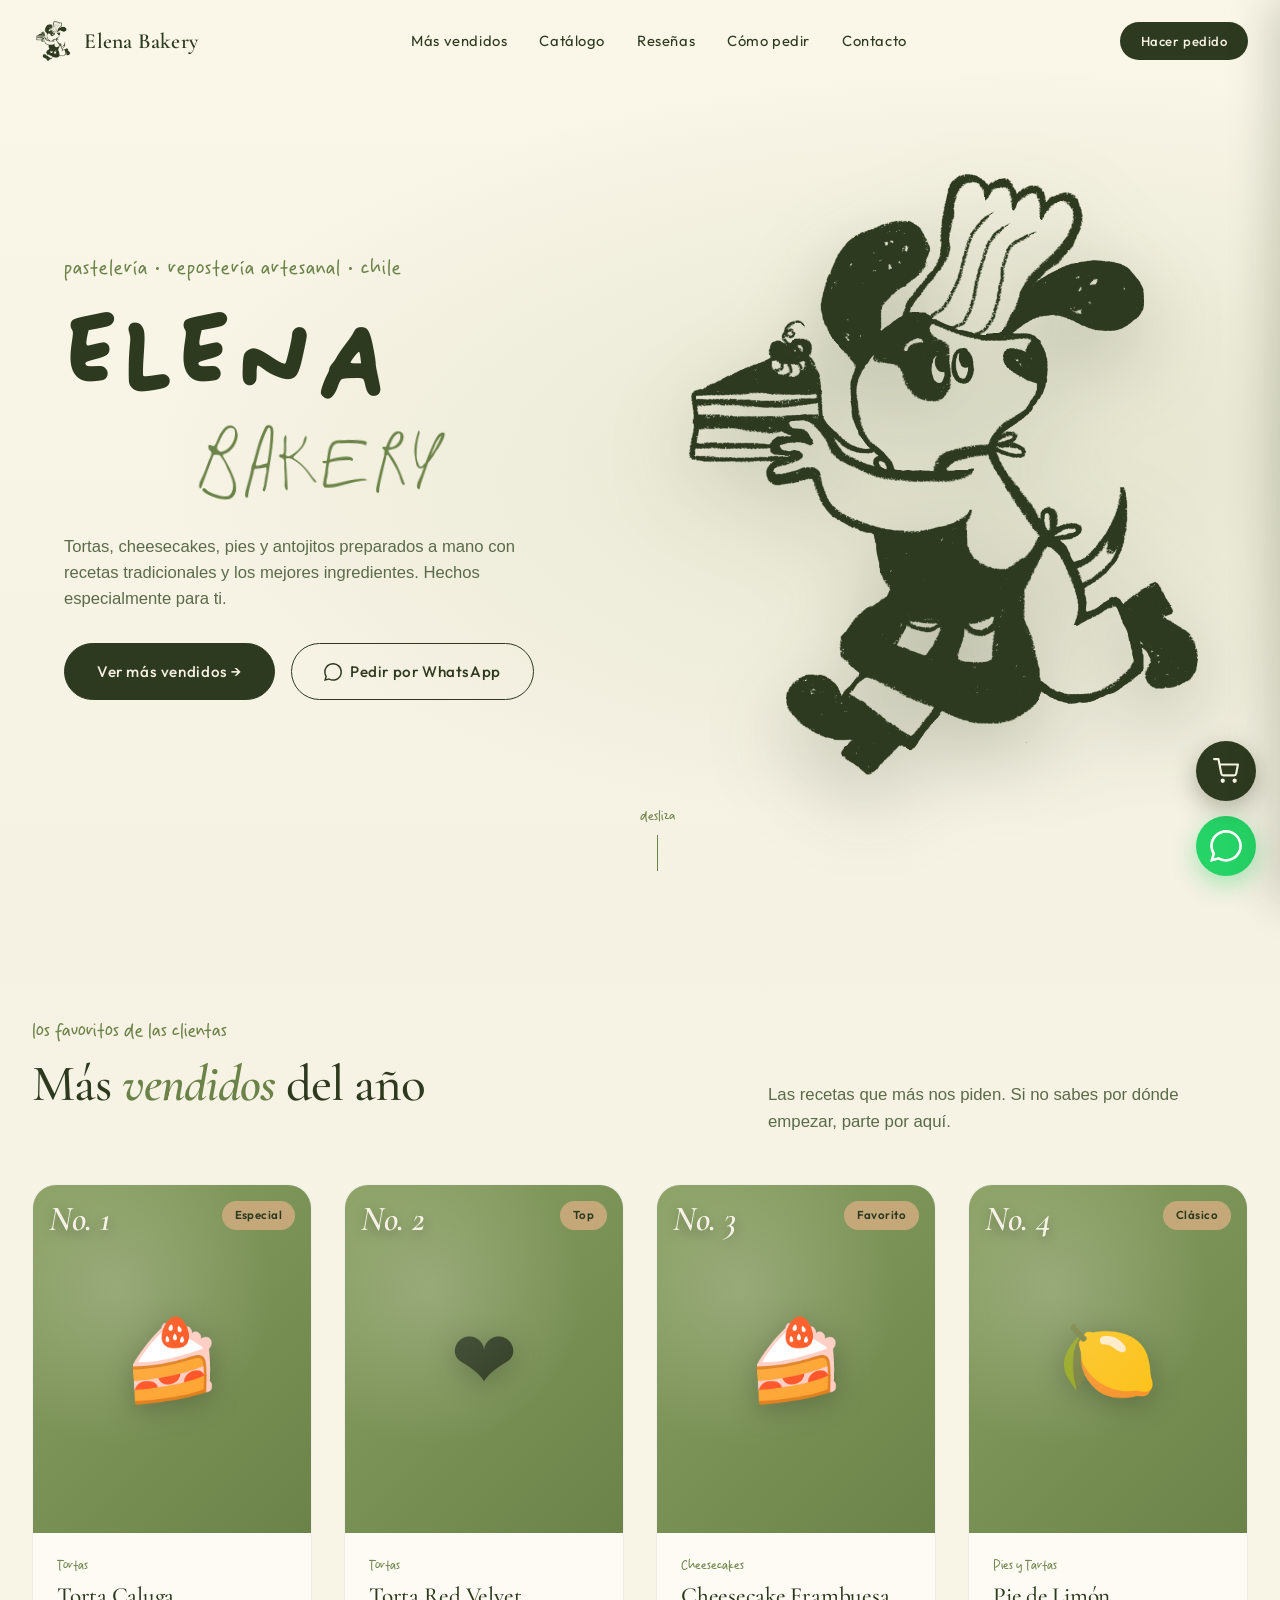
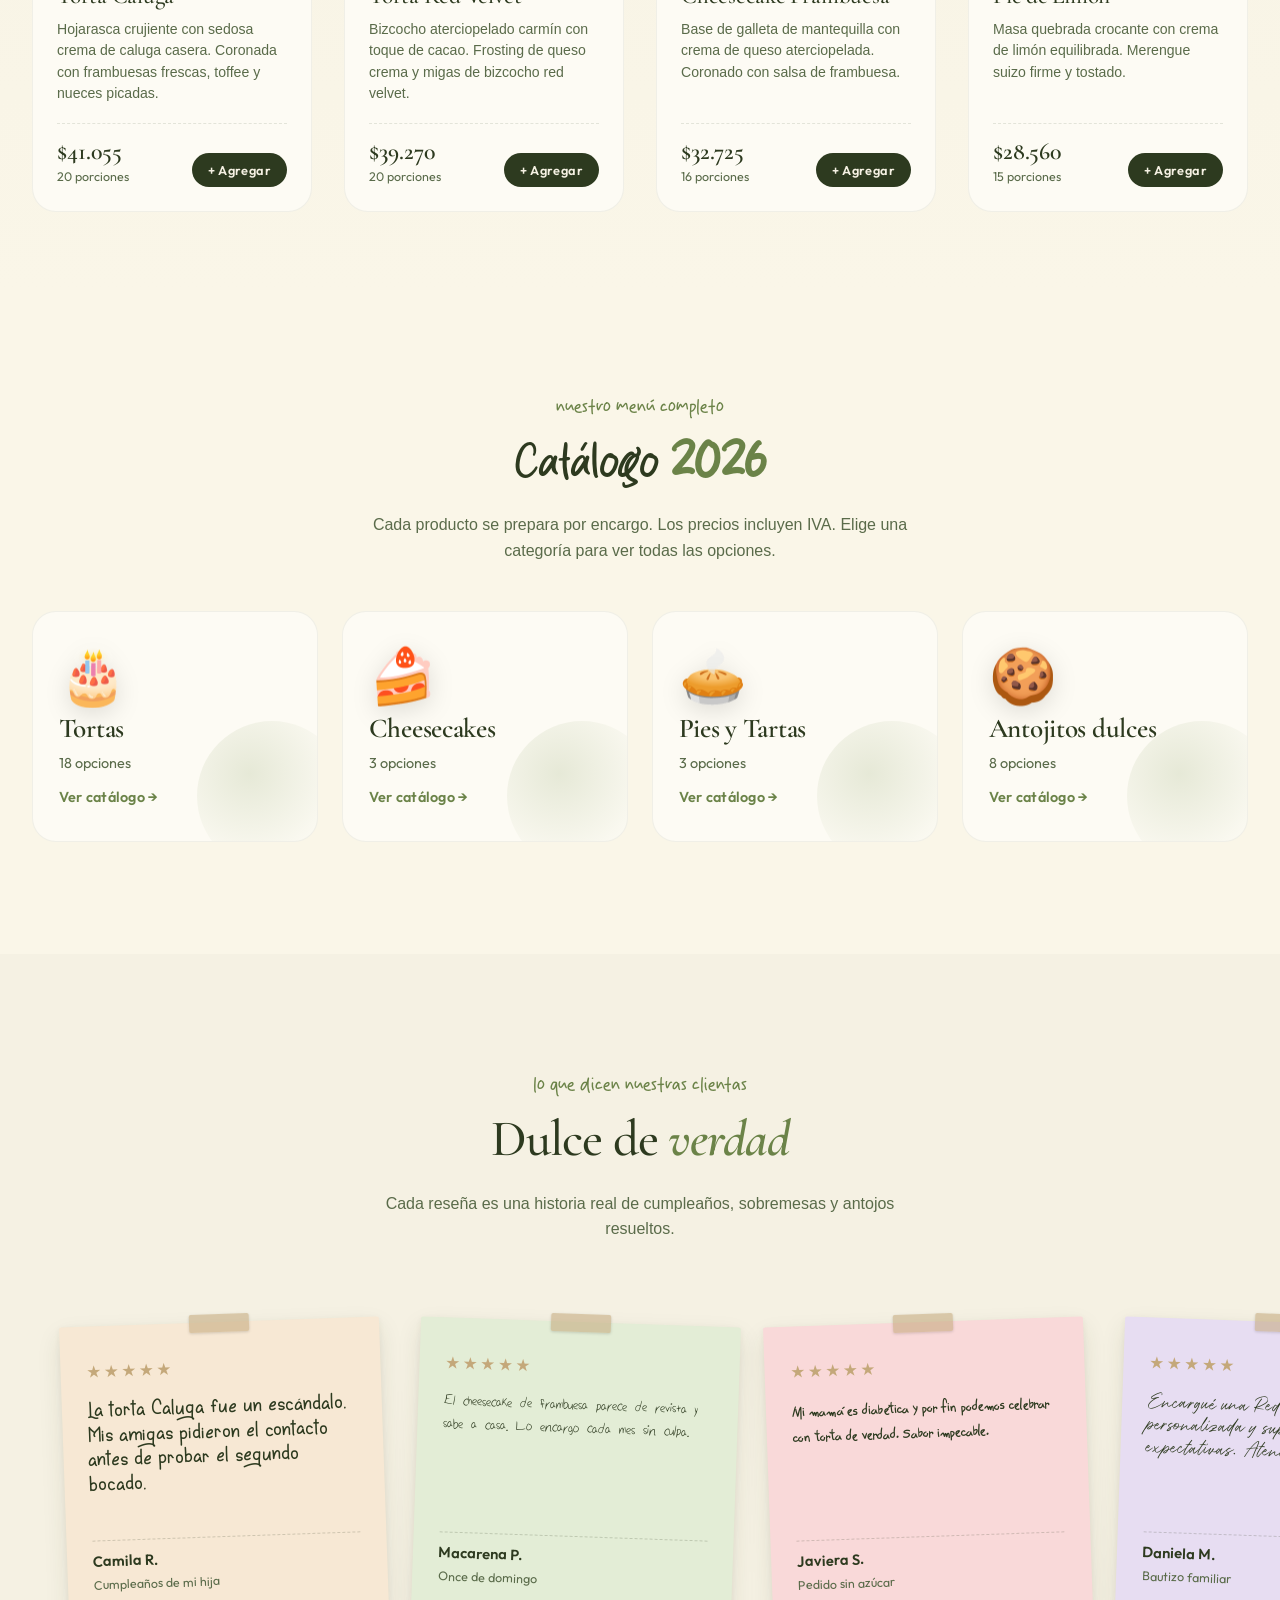
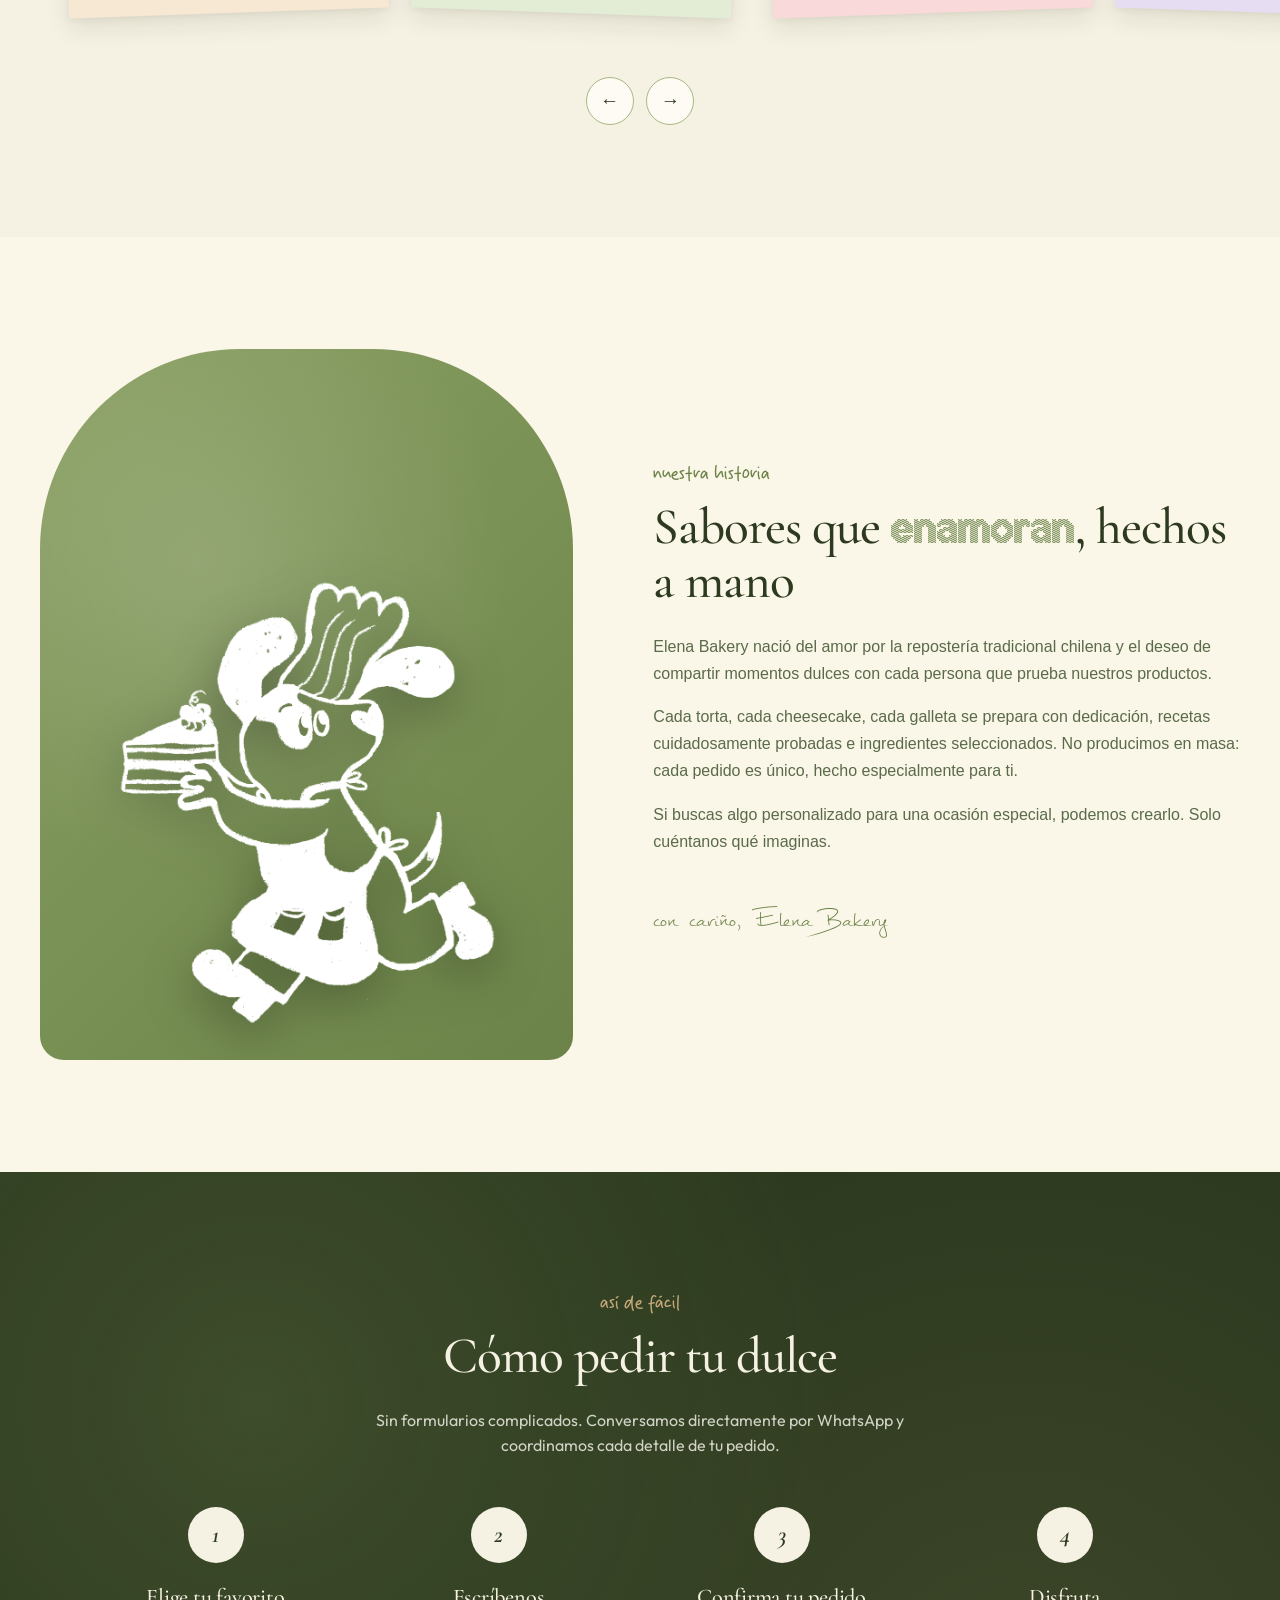
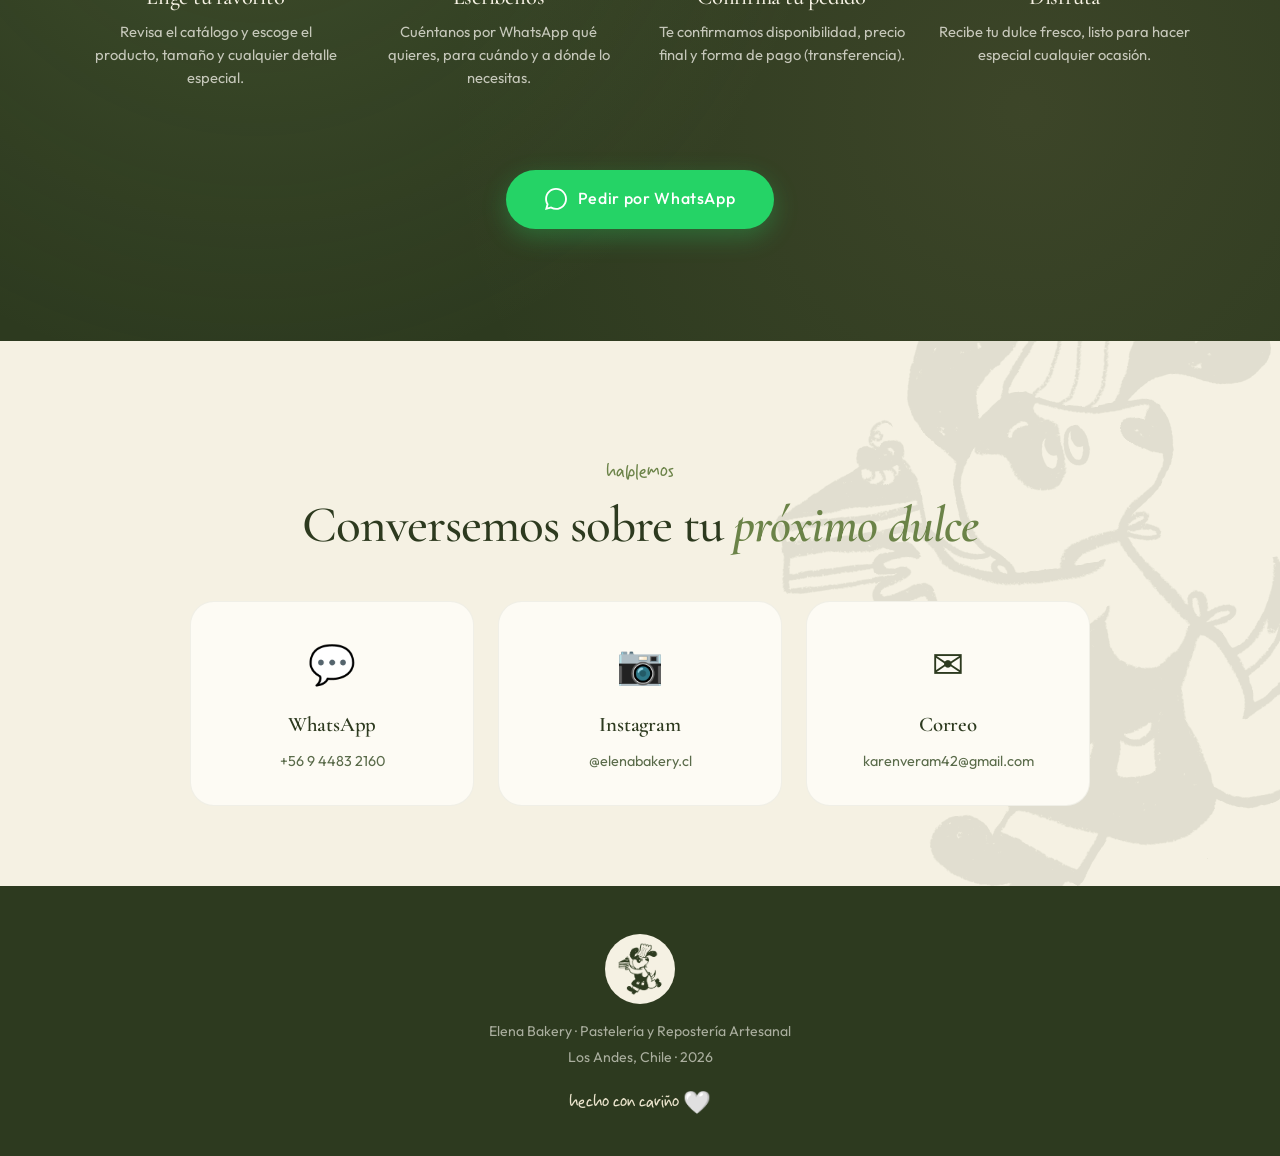
==== commit 23bc90fe: "Alternate review fonts across a 4-font pool Cycle .postit-quote through Enjoy and Relax, Handwritten" ====
--- a/v2/index.html
+++ b/v2/index.html
@@ -59,6 +59,26 @@
   @font-face{
     font-family: 'XmasSweaterStitch';
     src: url('assets/fonts/XmasSweaterStitch.otf') format('opentype');
+    font-weight: normal; font-style: normal; font-display: swap;
+  }
+  @font-face{
+    font-family: 'EnjoyAndRelax';
+    src: url('assets/fonts/EnjoyAndRelax.ttf') format('truetype');
+    font-weight: normal; font-style: normal; font-display: swap;
+  }
+  @font-face{
+    font-family: 'Handwritten';
+    src: url('assets/fonts/Handwritten.ttf') format('truetype');
+    font-weight: normal; font-style: normal; font-display: swap;
+  }
+  @font-face{
+    font-family: 'OwnWritten';
+    src: url('assets/fonts/OwnWritten.ttf') format('truetype');
+    font-weight: normal; font-style: normal; font-display: swap;
+  }
+  @font-face{
+    font-family: 'Rottersand';
+    src: url('assets/fonts/Rottersand.otf') format('opentype');
     font-weight: normal; font-style: normal; font-display: swap;
   }
   :root{
@@ -699,7 +719,12 @@
     box-shadow: 0 1px 3px rgba(0,0,0,0.15);
   }
   .postit-stars{ font-size: 1.05rem; letter-spacing: 0.15em; color: var(--acento); font-family: var(--body-font); }
-  .postit-quote{ font-family: 'NothingYouCouldDo', cursive; font-size: 1.3rem; line-height: 1.35; flex: 1; }
+  .postit-quote{ font-family: 'EnjoyAndRelax', cursive; font-size: 1.15rem; line-height: 1.35; flex: 1; }
+  /* Alterna las tipografías de las reseñas (pool de 4) */
+  .postit:nth-child(4n+1) .postit-quote{ font-family: 'EnjoyAndRelax', cursive; font-size: 1.15rem; }
+  .postit:nth-child(4n+2) .postit-quote{ font-family: 'Handwritten', cursive; font-size: 1.1rem; }
+  .postit:nth-child(4n+3) .postit-quote{ font-family: 'OwnWritten', cursive; font-size: 1.15rem; }
+  .postit:nth-child(4n)   .postit-quote{ font-family: 'Rottersand', cursive; font-size: 1.05rem; }
   .postit-meta{
     display: flex; flex-direction: column; gap: 0.15rem;
     padding-top: 0.5rem;
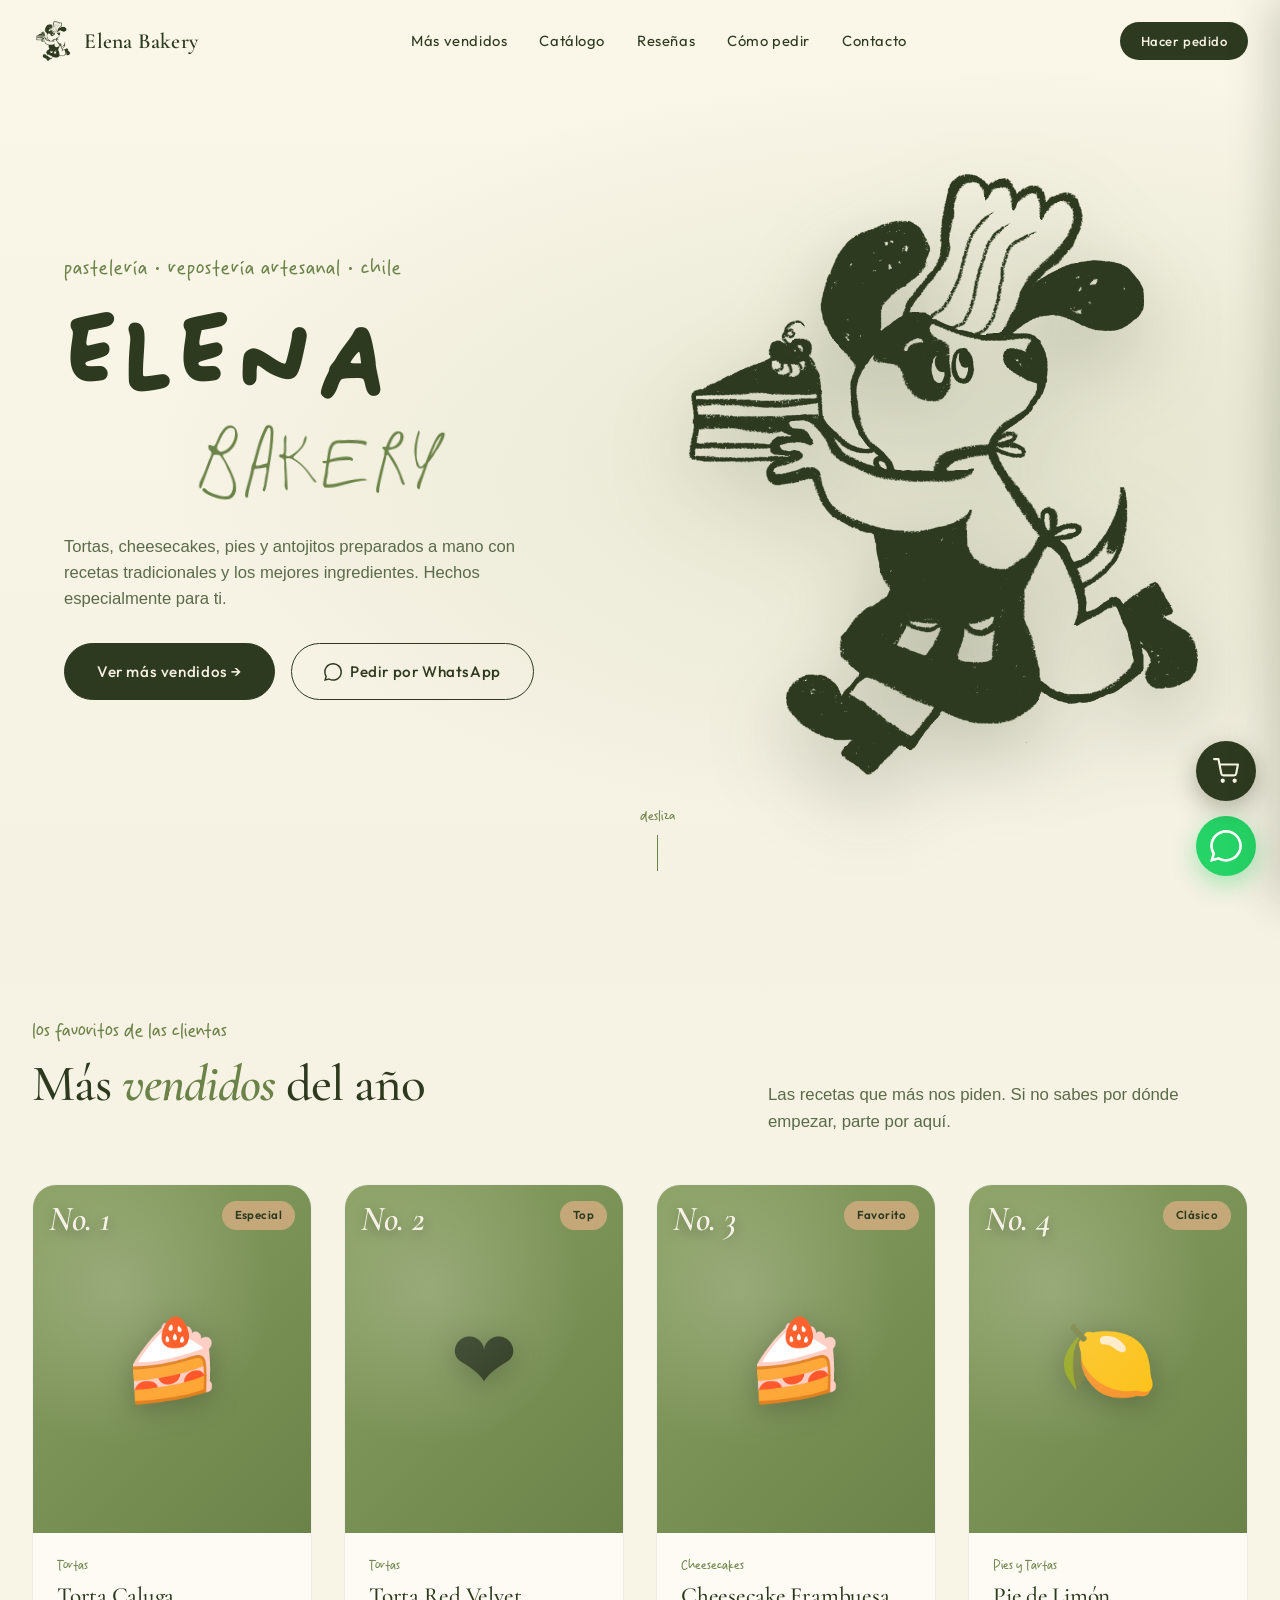
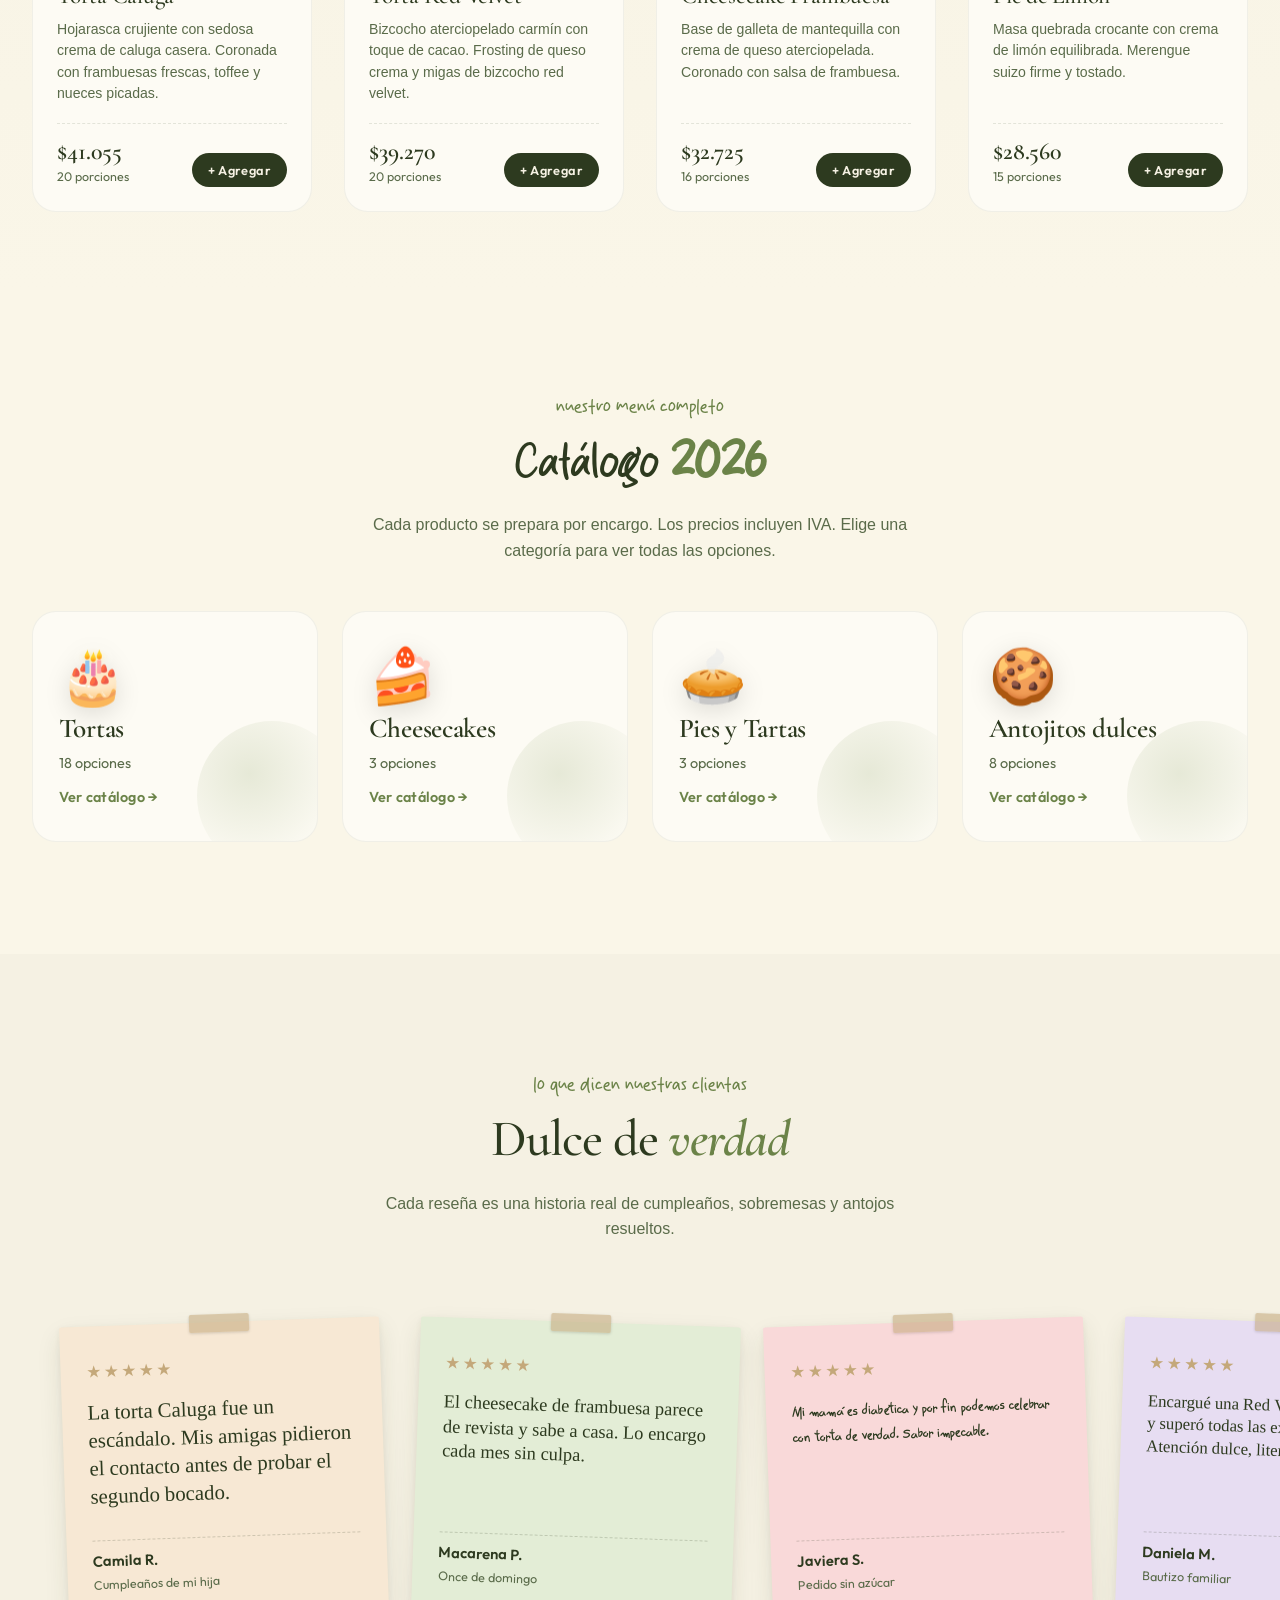
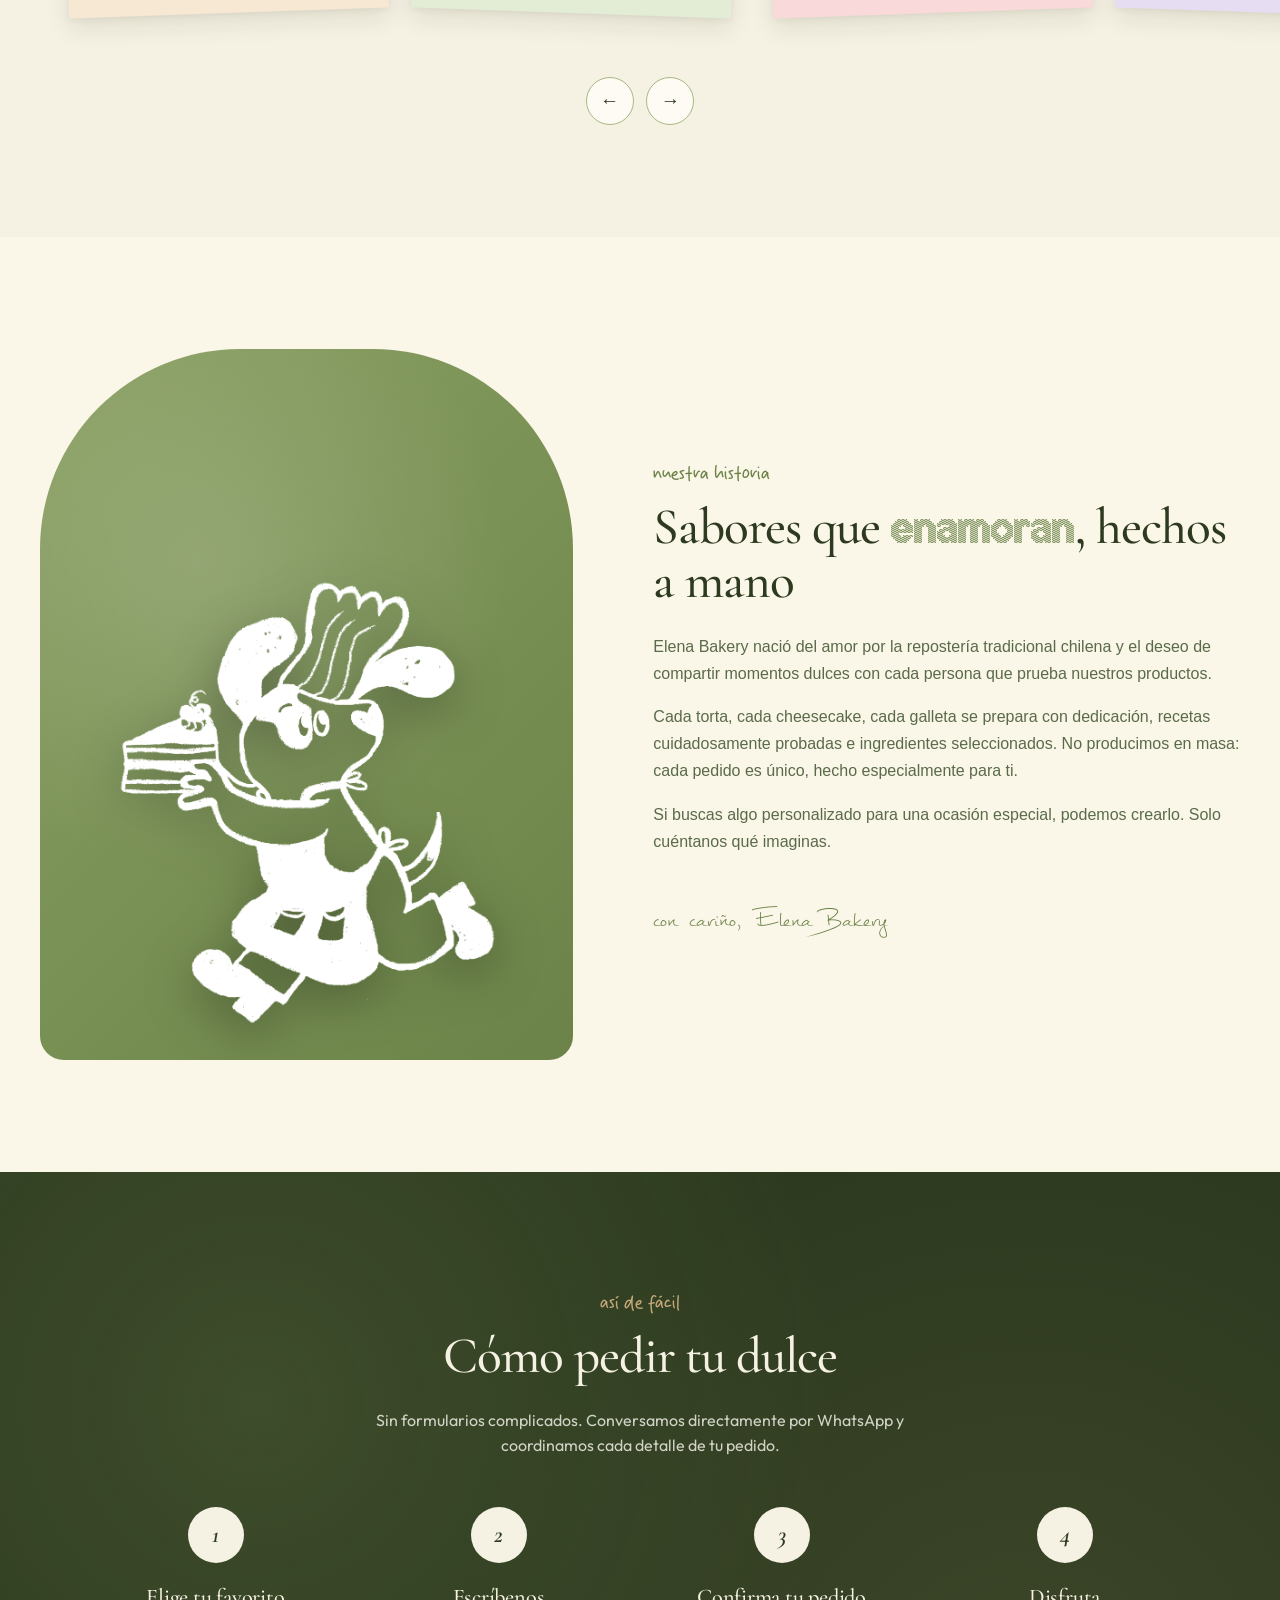
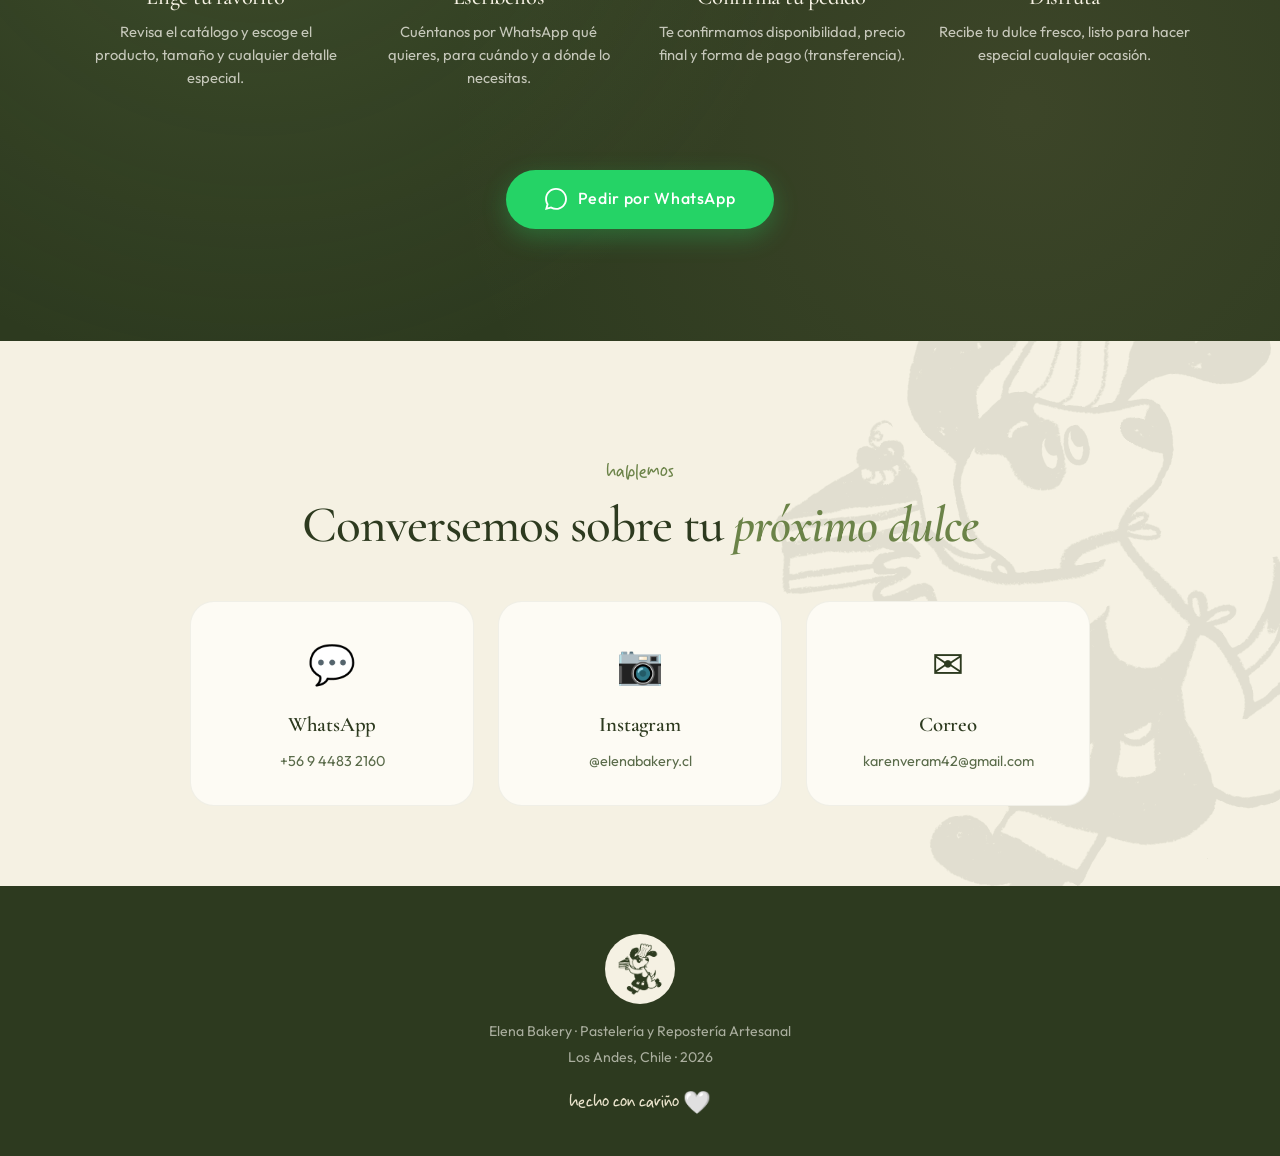
==== commit 8fea8f57: "Replace review font pool with handwritten typefaces Keep Own Written (the liked one) and swap the re" ====
--- a/v2/index.html
+++ b/v2/index.html
@@ -62,23 +62,23 @@
     font-weight: normal; font-style: normal; font-display: swap;
   }
   @font-face{
-    font-family: 'EnjoyAndRelax';
-    src: url('assets/fonts/EnjoyAndRelax.ttf') format('truetype');
-    font-weight: normal; font-style: normal; font-display: swap;
-  }
-  @font-face{
-    font-family: 'Handwritten';
-    src: url('assets/fonts/Handwritten.ttf') format('truetype');
-    font-weight: normal; font-style: normal; font-display: swap;
-  }
-  @font-face{
     font-family: 'OwnWritten';
     src: url('assets/fonts/OwnWritten.ttf') format('truetype');
     font-weight: normal; font-style: normal; font-display: swap;
   }
   @font-face{
-    font-family: 'Rottersand';
-    src: url('assets/fonts/Rottersand.otf') format('opentype');
+    font-family: 'Caveat';
+    src: url('assets/fonts/Caveat.woff2') format('woff2');
+    font-weight: normal; font-style: normal; font-display: swap;
+  }
+  @font-face{
+    font-family: 'ShadowsIntoLight';
+    src: url('assets/fonts/ShadowsIntoLight.woff2') format('woff2');
+    font-weight: normal; font-style: normal; font-display: swap;
+  }
+  @font-face{
+    font-family: 'PatrickHand';
+    src: url('assets/fonts/PatrickHand.woff2') format('woff2');
     font-weight: normal; font-style: normal; font-display: swap;
   }
   :root{
@@ -719,12 +719,12 @@
     box-shadow: 0 1px 3px rgba(0,0,0,0.15);
   }
   .postit-stars{ font-size: 1.05rem; letter-spacing: 0.15em; color: var(--acento); font-family: var(--body-font); }
-  .postit-quote{ font-family: 'EnjoyAndRelax', cursive; font-size: 1.15rem; line-height: 1.35; flex: 1; }
-  /* Alterna las tipografías de las reseñas (pool de 4) */
-  .postit:nth-child(4n+1) .postit-quote{ font-family: 'EnjoyAndRelax', cursive; font-size: 1.15rem; }
-  .postit:nth-child(4n+2) .postit-quote{ font-family: 'Handwritten', cursive; font-size: 1.1rem; }
+  .postit-quote{ font-family: 'Caveat', cursive; font-size: 1.2rem; line-height: 1.35; flex: 1; }
+  /* Alterna las tipografías de las reseñas (pool manuscrito) */
+  .postit:nth-child(4n+1) .postit-quote{ font-family: 'Caveat', cursive; font-size: 1.3rem; }
+  .postit:nth-child(4n+2) .postit-quote{ font-family: 'ShadowsIntoLight', cursive; font-size: 1.15rem; }
   .postit:nth-child(4n+3) .postit-quote{ font-family: 'OwnWritten', cursive; font-size: 1.15rem; }
-  .postit:nth-child(4n)   .postit-quote{ font-family: 'Rottersand', cursive; font-size: 1.05rem; }
+  .postit:nth-child(4n)   .postit-quote{ font-family: 'PatrickHand', cursive; font-size: 1.05rem; }
   .postit-meta{
     display: flex; flex-direction: column; gap: 0.15rem;
     padding-top: 0.5rem;
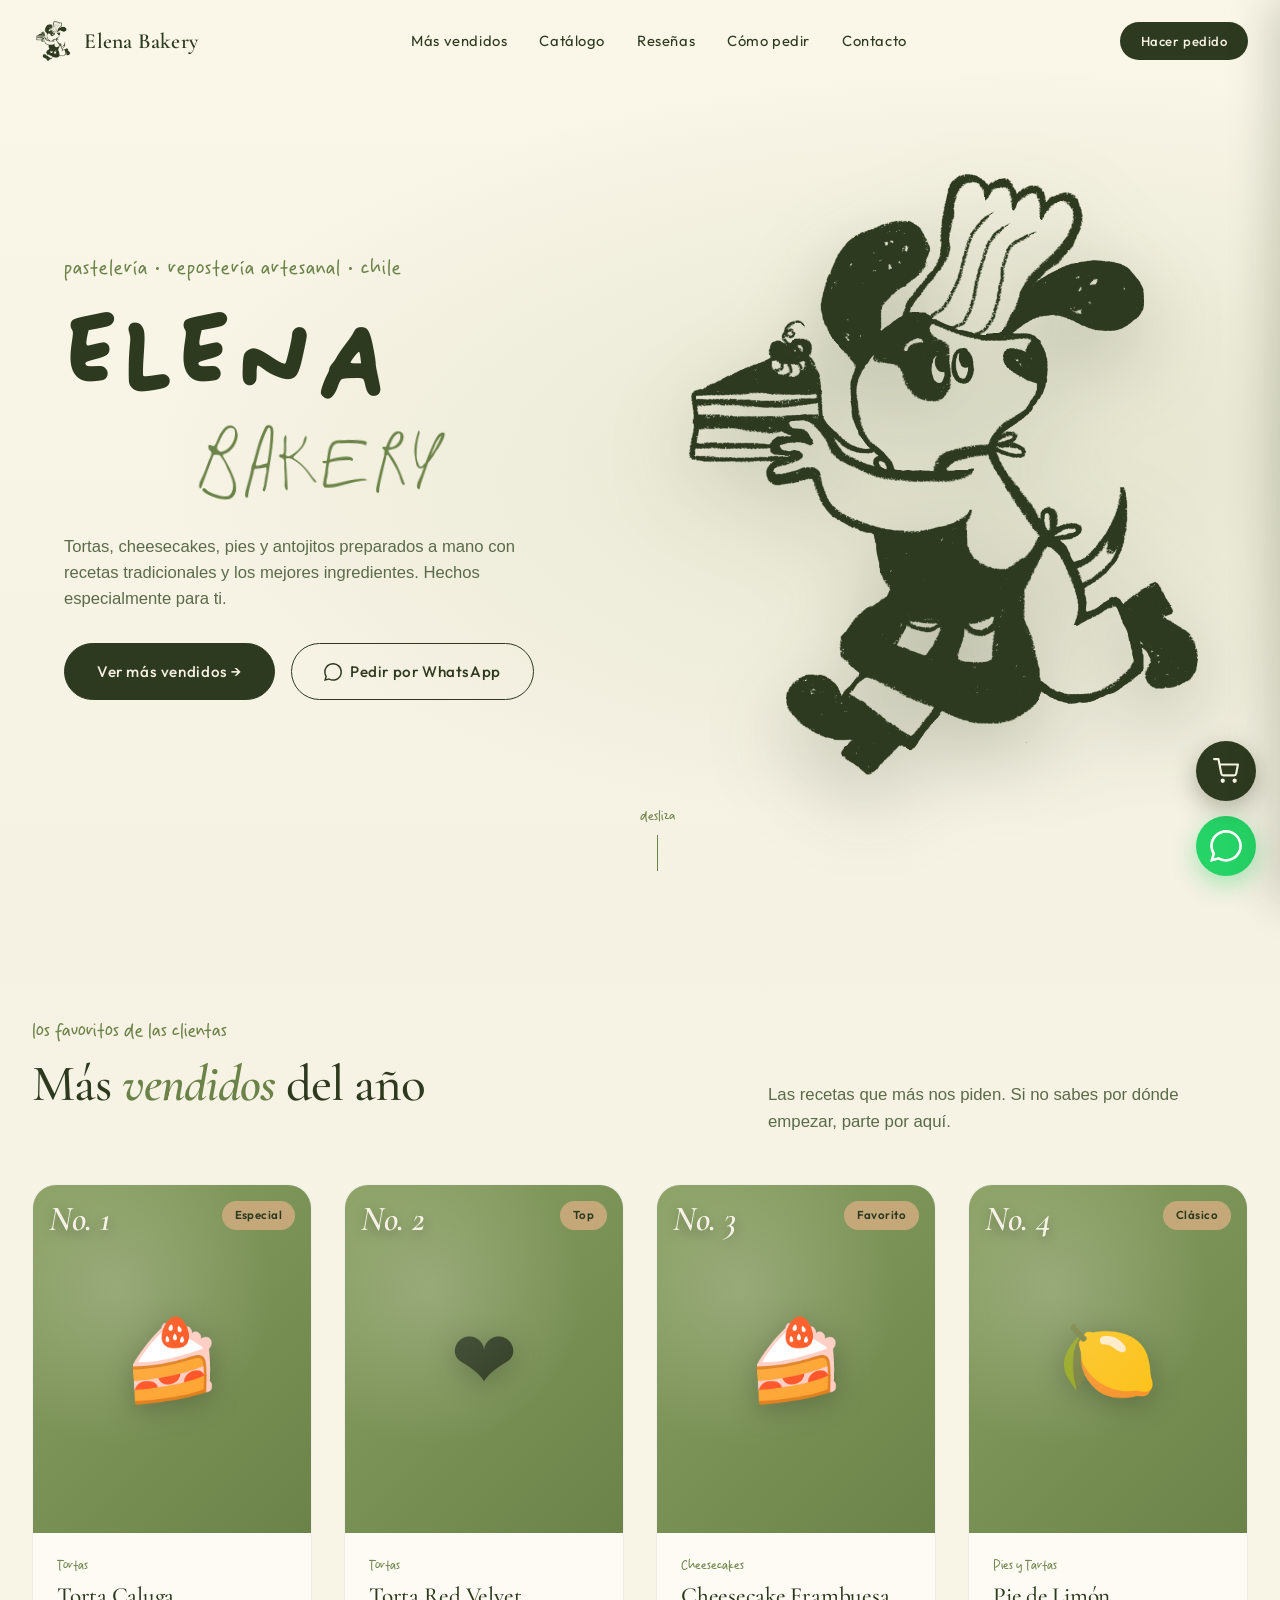
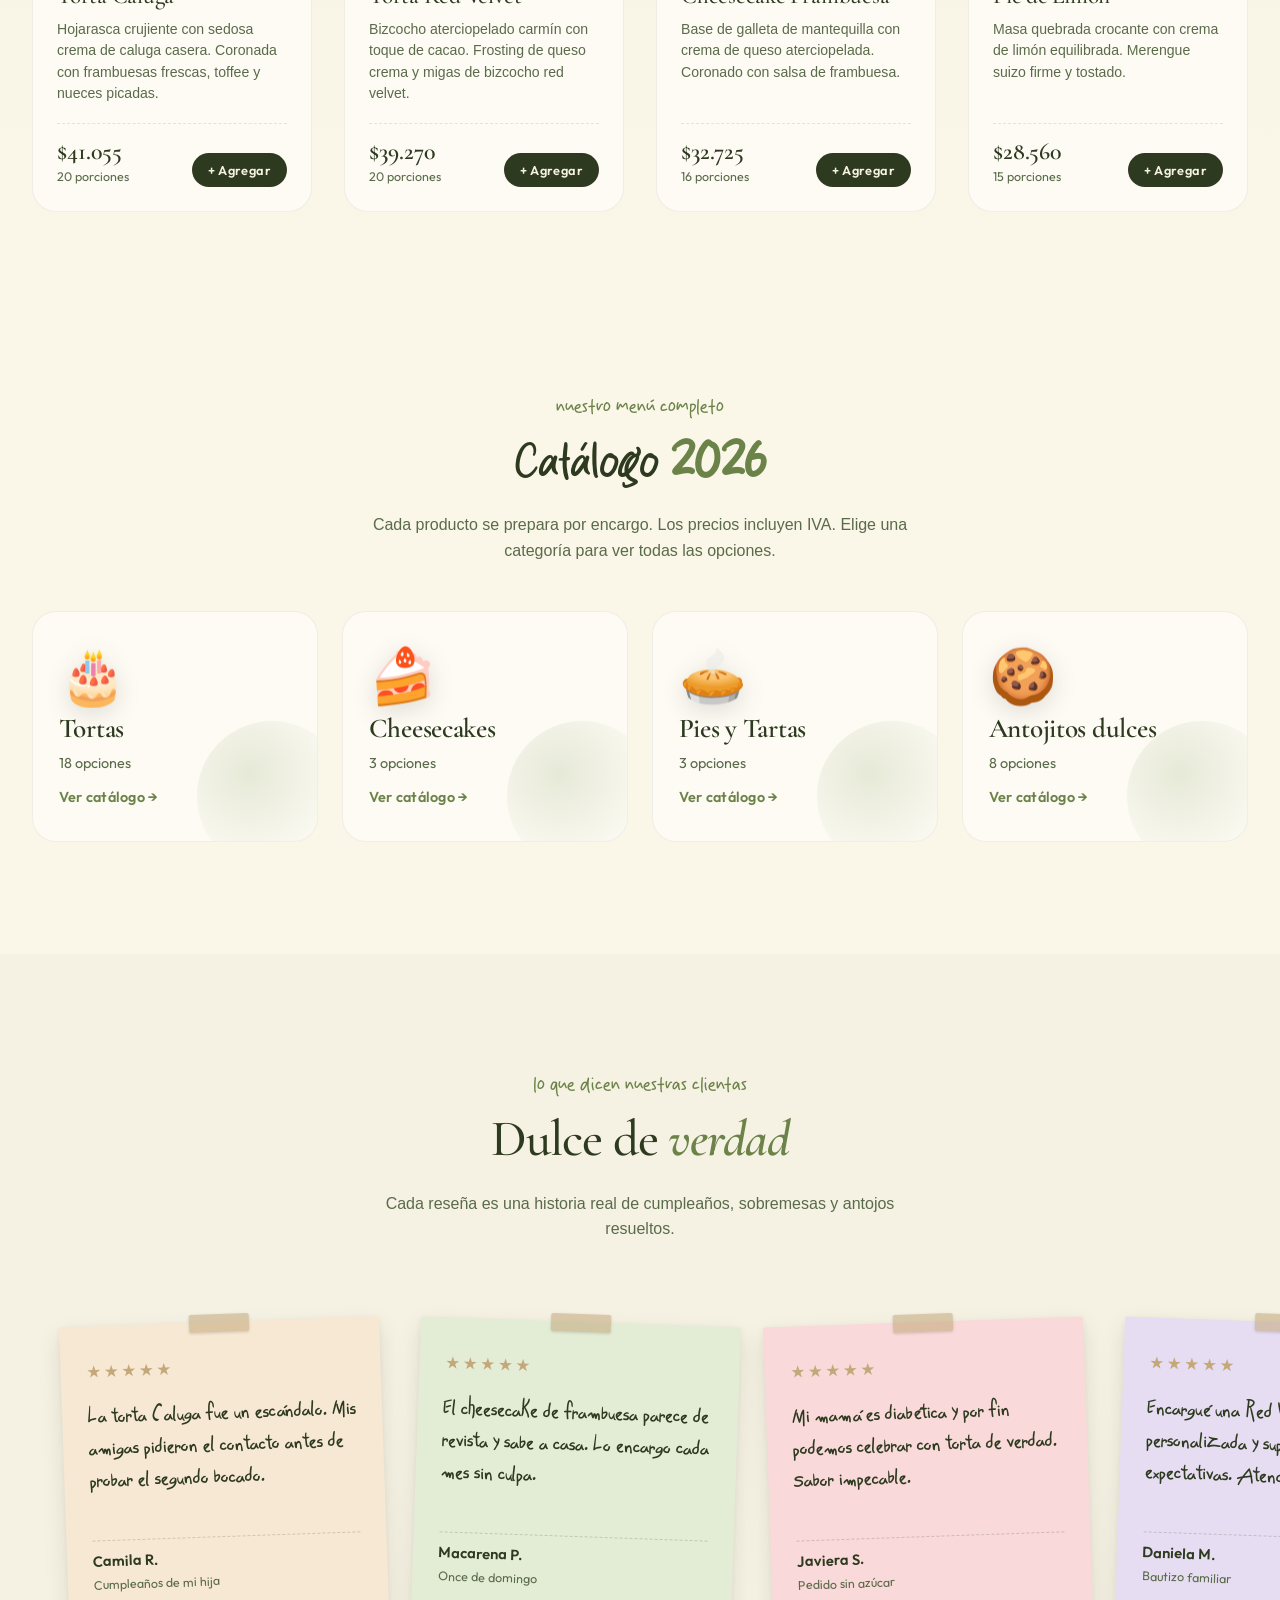
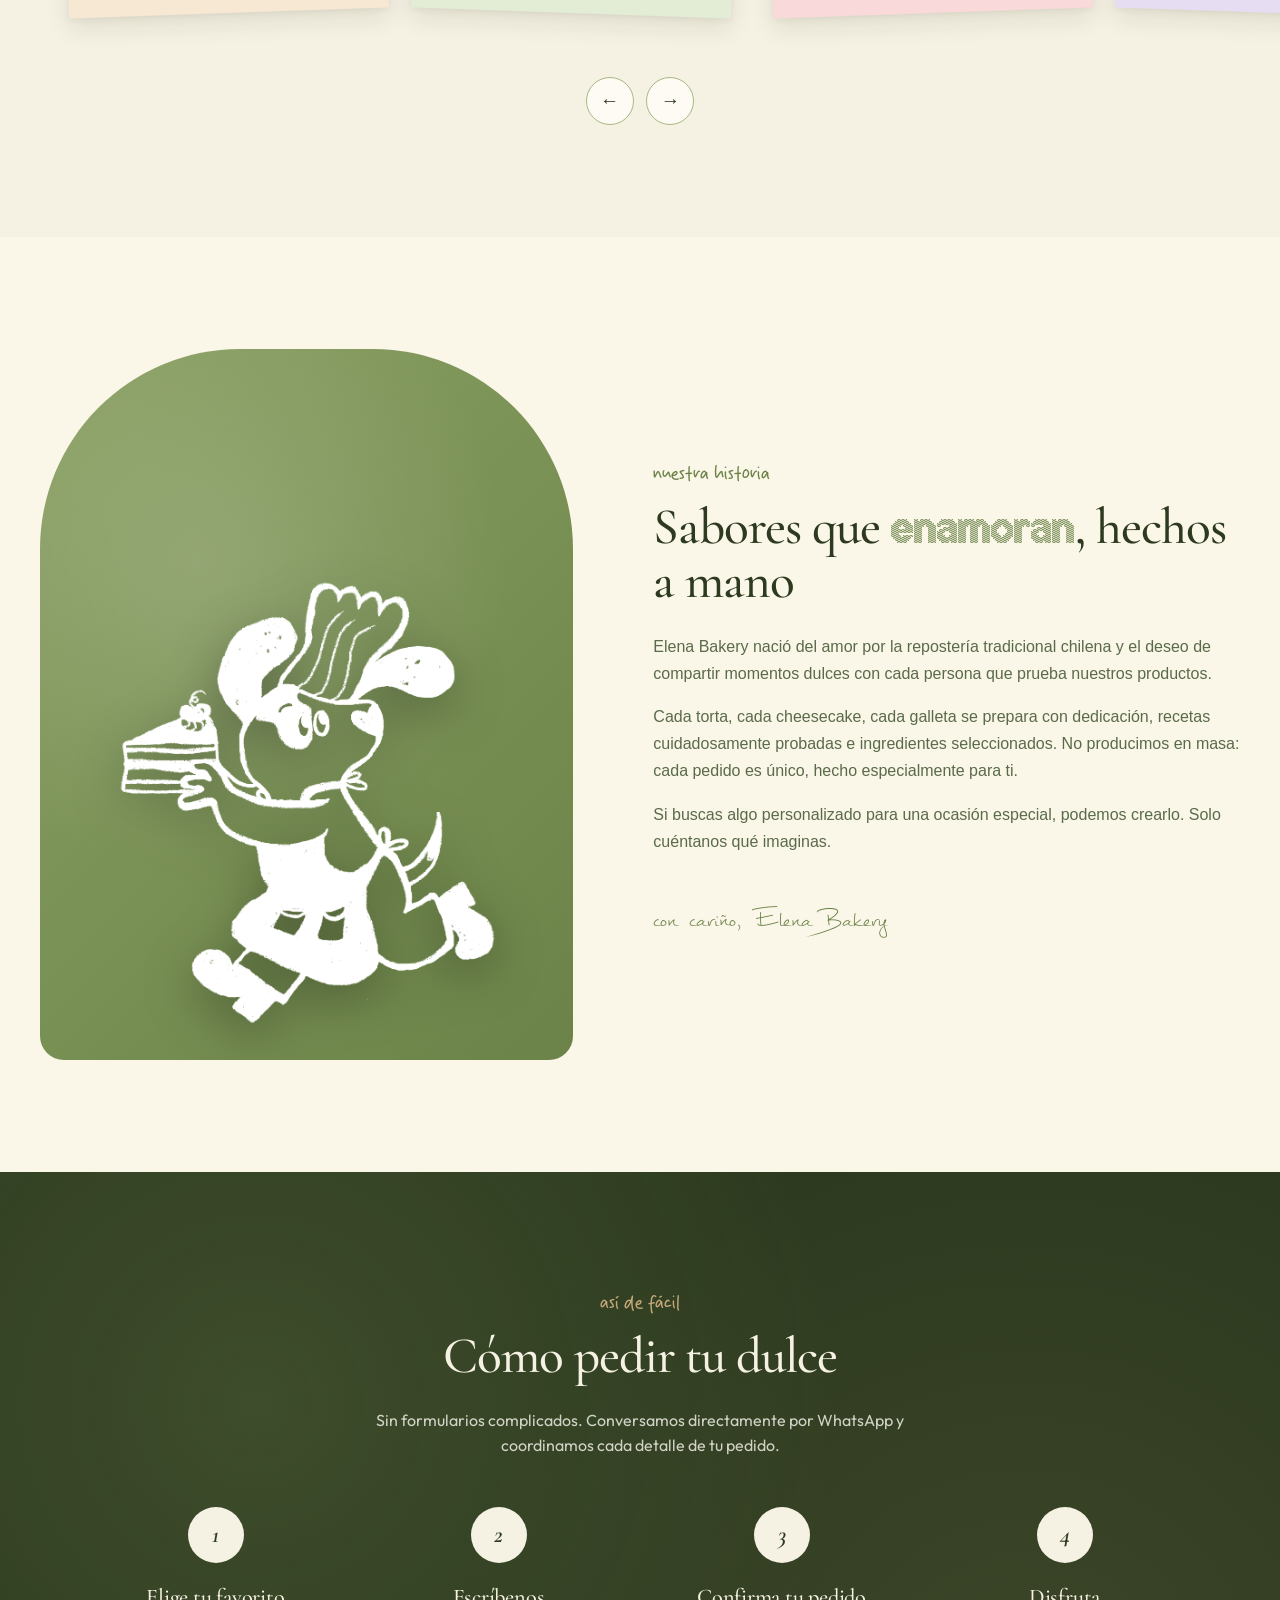
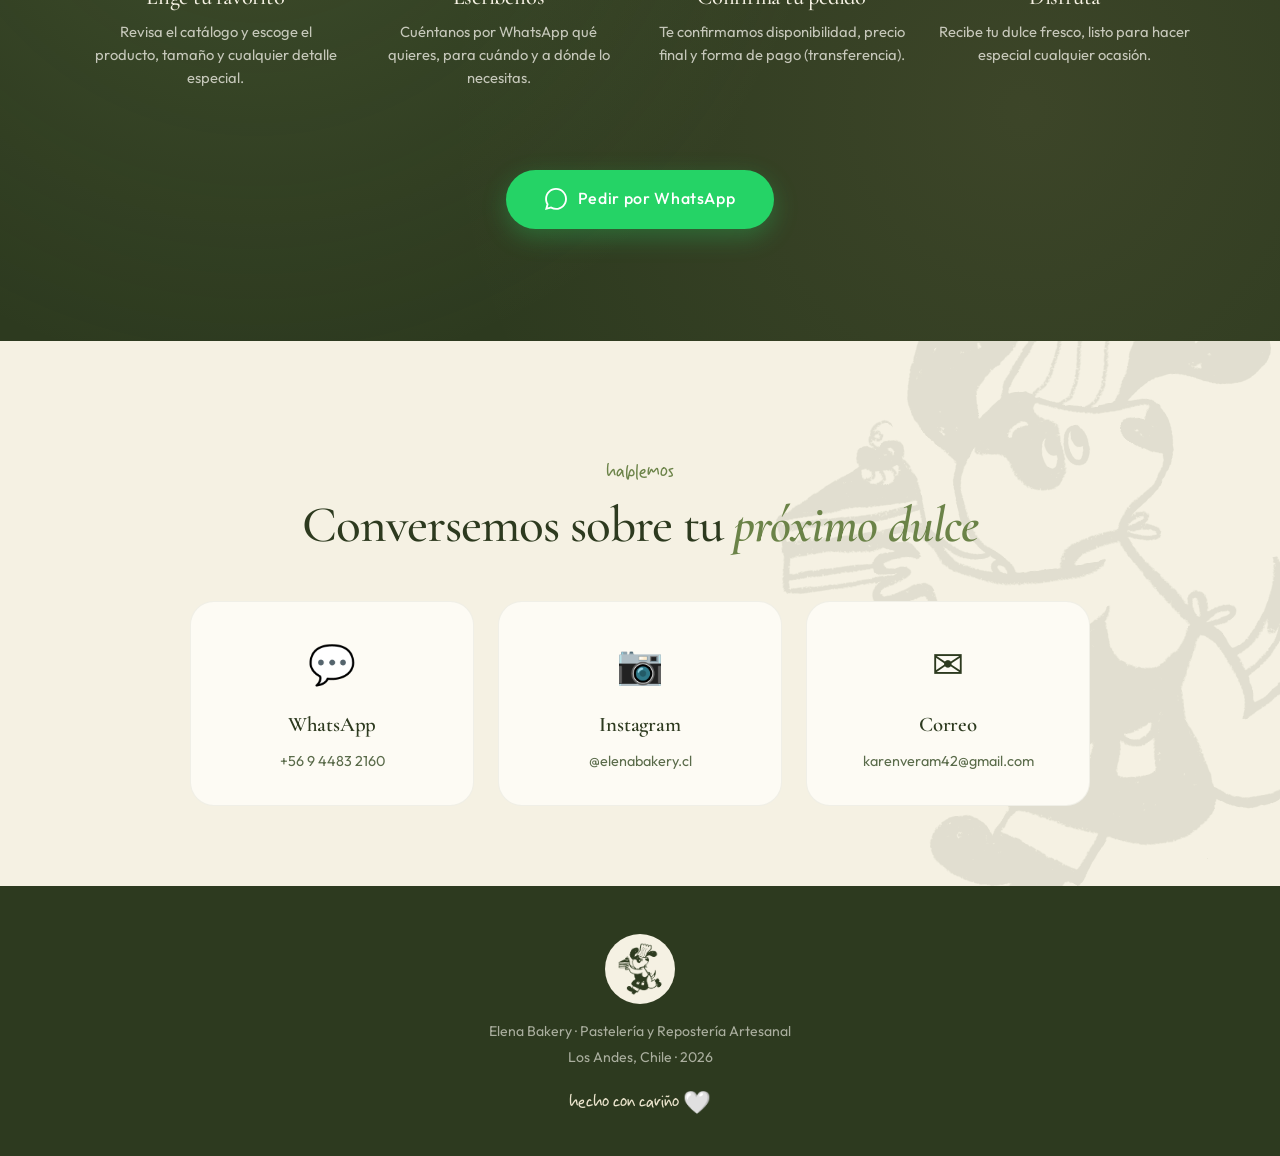
==== commit ae381082: "Use Own Written for all reviews and enlarge the text Drop the alternating pool, apply the liked font" ====
--- a/v2/index.html
+++ b/v2/index.html
@@ -64,21 +64,6 @@
   @font-face{
     font-family: 'OwnWritten';
     src: url('assets/fonts/OwnWritten.ttf') format('truetype');
-    font-weight: normal; font-style: normal; font-display: swap;
-  }
-  @font-face{
-    font-family: 'Caveat';
-    src: url('assets/fonts/Caveat.woff2') format('woff2');
-    font-weight: normal; font-style: normal; font-display: swap;
-  }
-  @font-face{
-    font-family: 'ShadowsIntoLight';
-    src: url('assets/fonts/ShadowsIntoLight.woff2') format('woff2');
-    font-weight: normal; font-style: normal; font-display: swap;
-  }
-  @font-face{
-    font-family: 'PatrickHand';
-    src: url('assets/fonts/PatrickHand.woff2') format('woff2');
     font-weight: normal; font-style: normal; font-display: swap;
   }
   :root{
@@ -719,12 +704,7 @@
     box-shadow: 0 1px 3px rgba(0,0,0,0.15);
   }
   .postit-stars{ font-size: 1.05rem; letter-spacing: 0.15em; color: var(--acento); font-family: var(--body-font); }
-  .postit-quote{ font-family: 'Caveat', cursive; font-size: 1.2rem; line-height: 1.35; flex: 1; }
-  /* Alterna las tipografías de las reseñas (pool manuscrito) */
-  .postit:nth-child(4n+1) .postit-quote{ font-family: 'Caveat', cursive; font-size: 1.3rem; }
-  .postit:nth-child(4n+2) .postit-quote{ font-family: 'ShadowsIntoLight', cursive; font-size: 1.15rem; }
-  .postit:nth-child(4n+3) .postit-quote{ font-family: 'OwnWritten', cursive; font-size: 1.15rem; }
-  .postit:nth-child(4n)   .postit-quote{ font-family: 'PatrickHand', cursive; font-size: 1.05rem; }
+  .postit-quote{ font-family: 'OwnWritten', cursive; font-size: 1.5rem; line-height: 1.35; flex: 1; }
   .postit-meta{
     display: flex; flex-direction: column; gap: 0.15rem;
     padding-top: 0.5rem;
